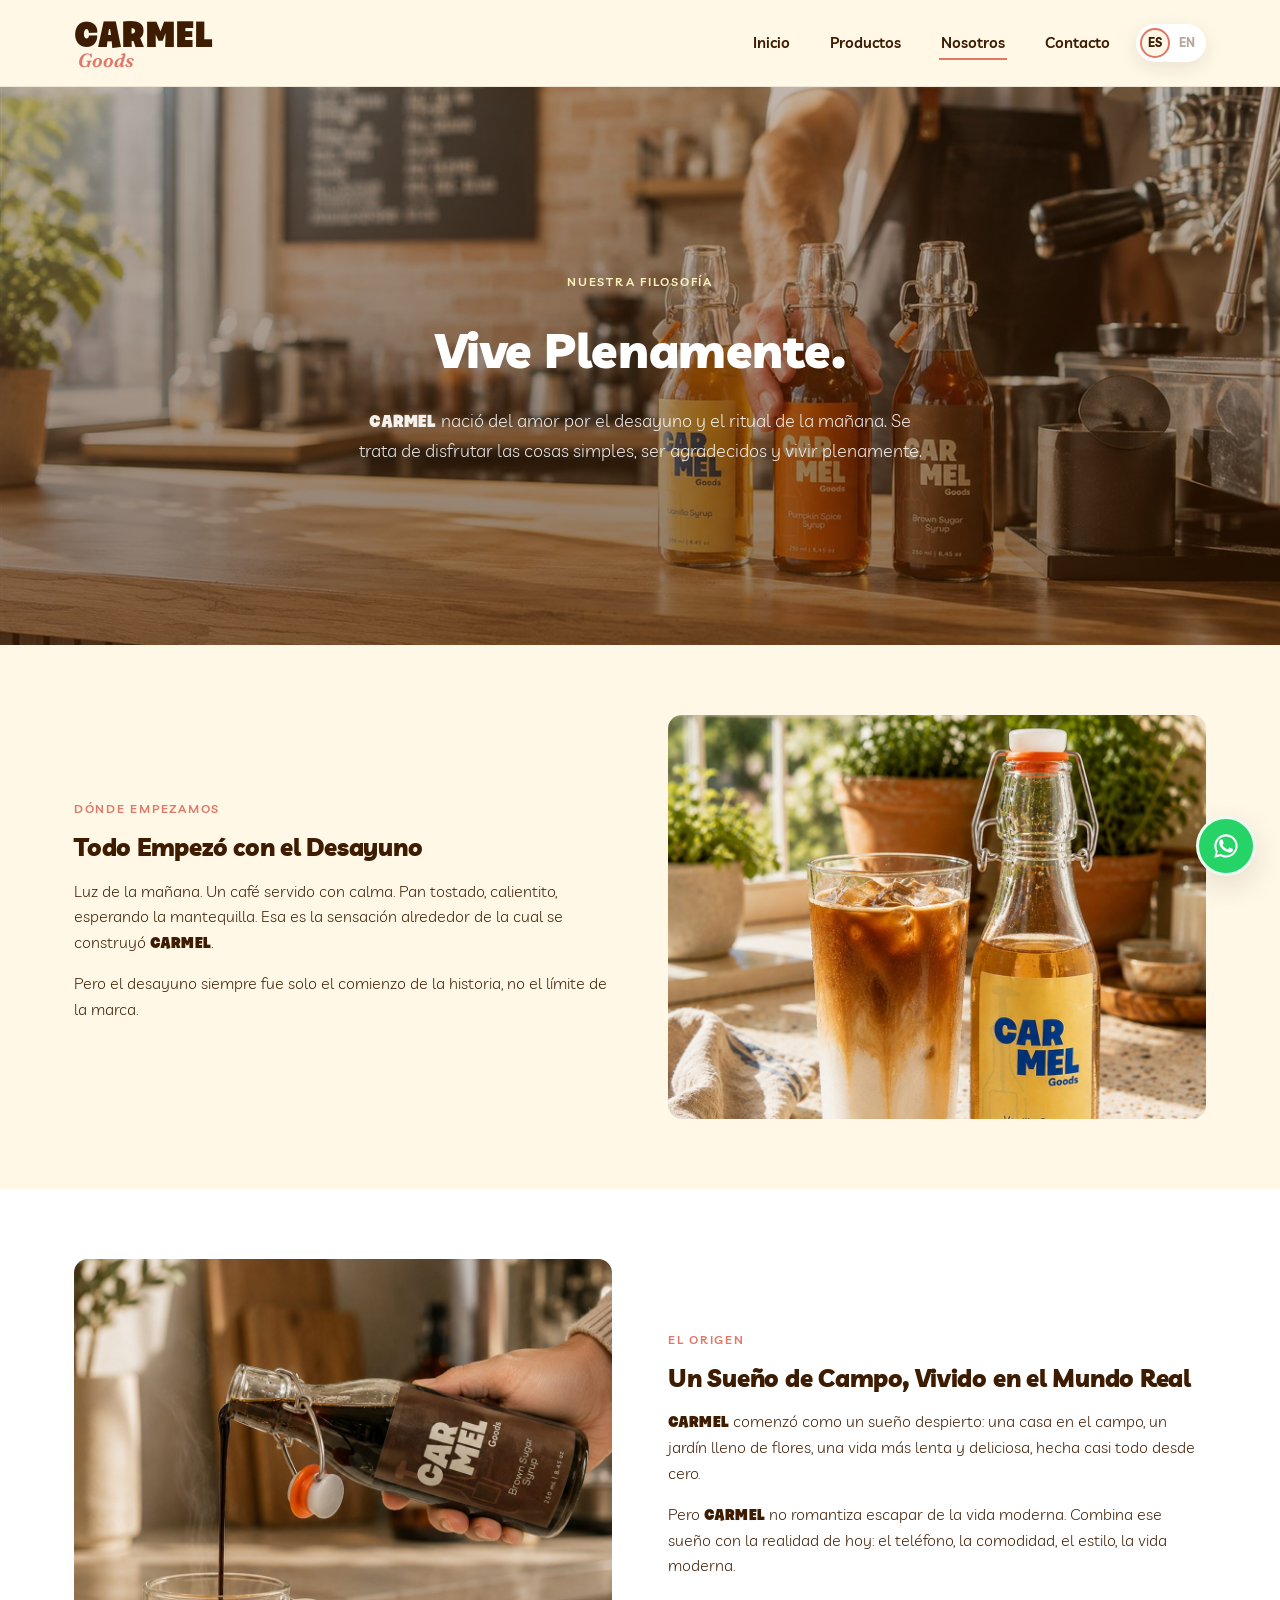
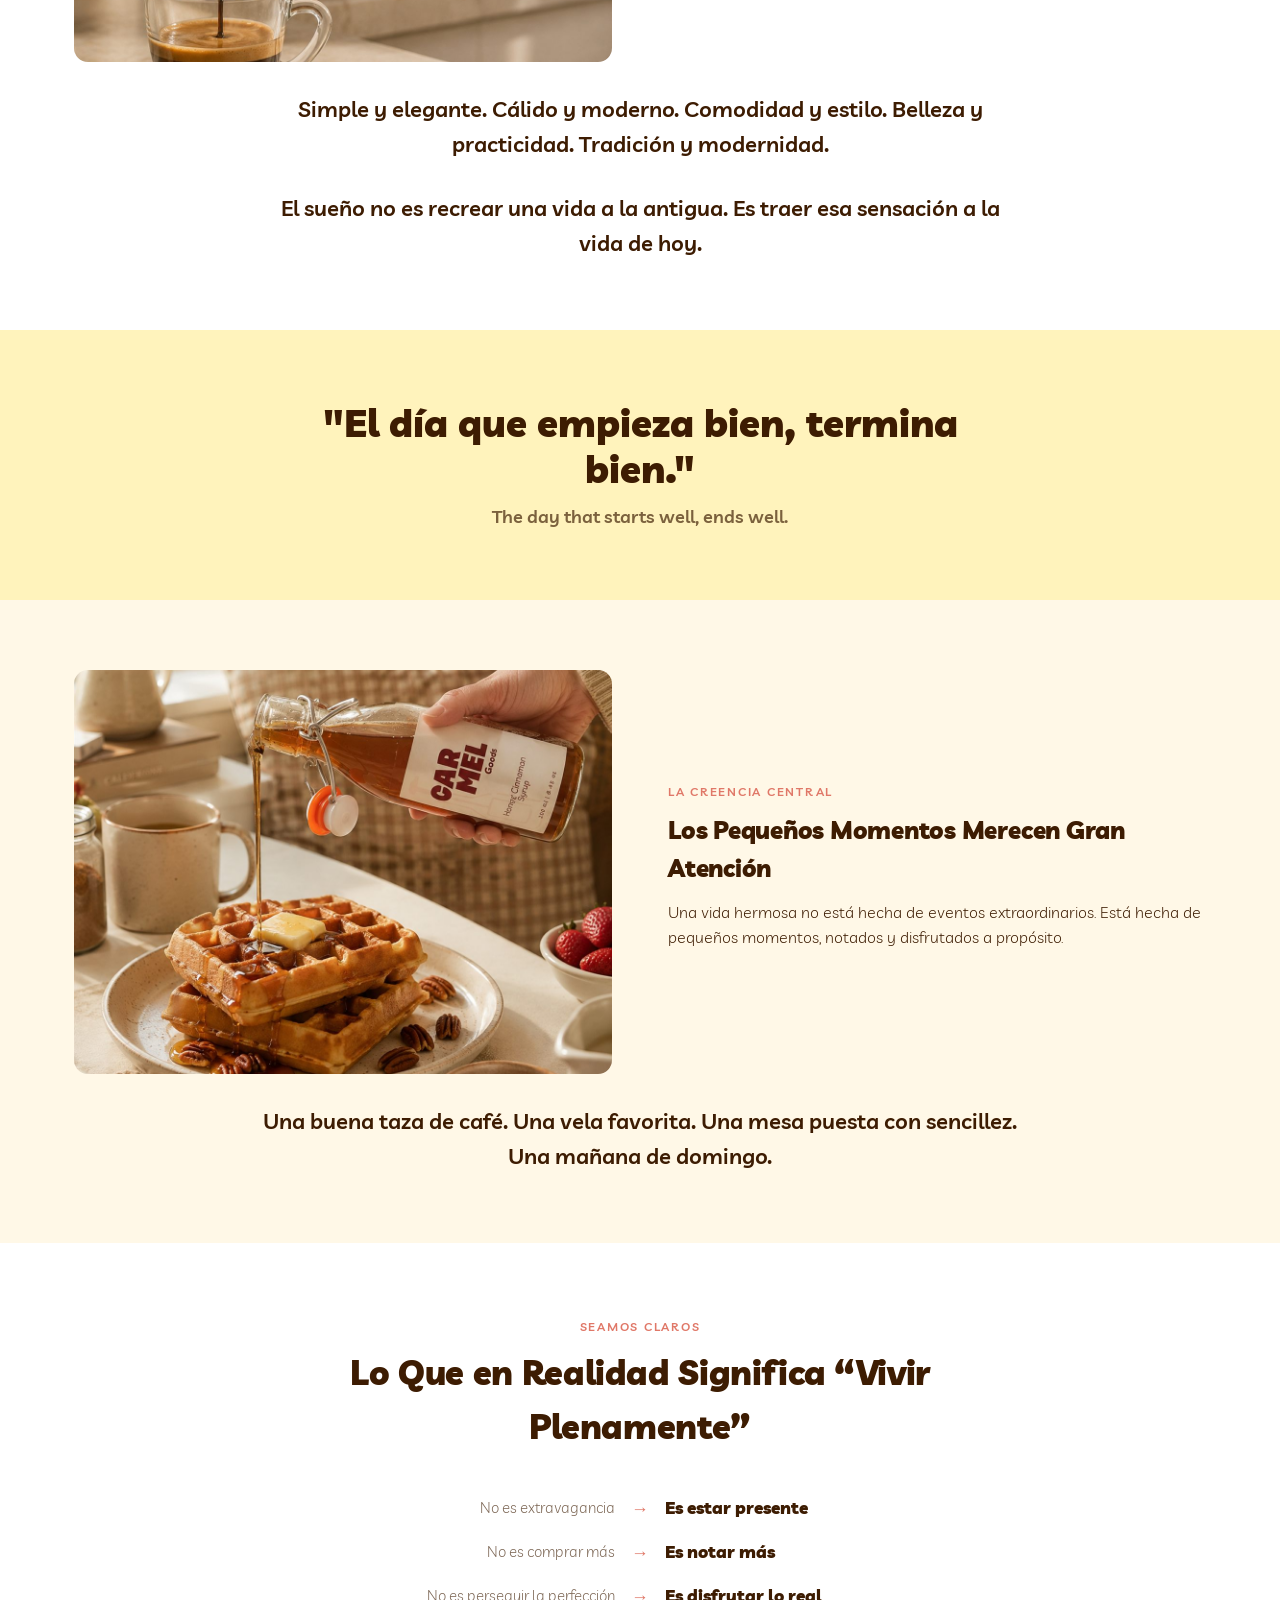
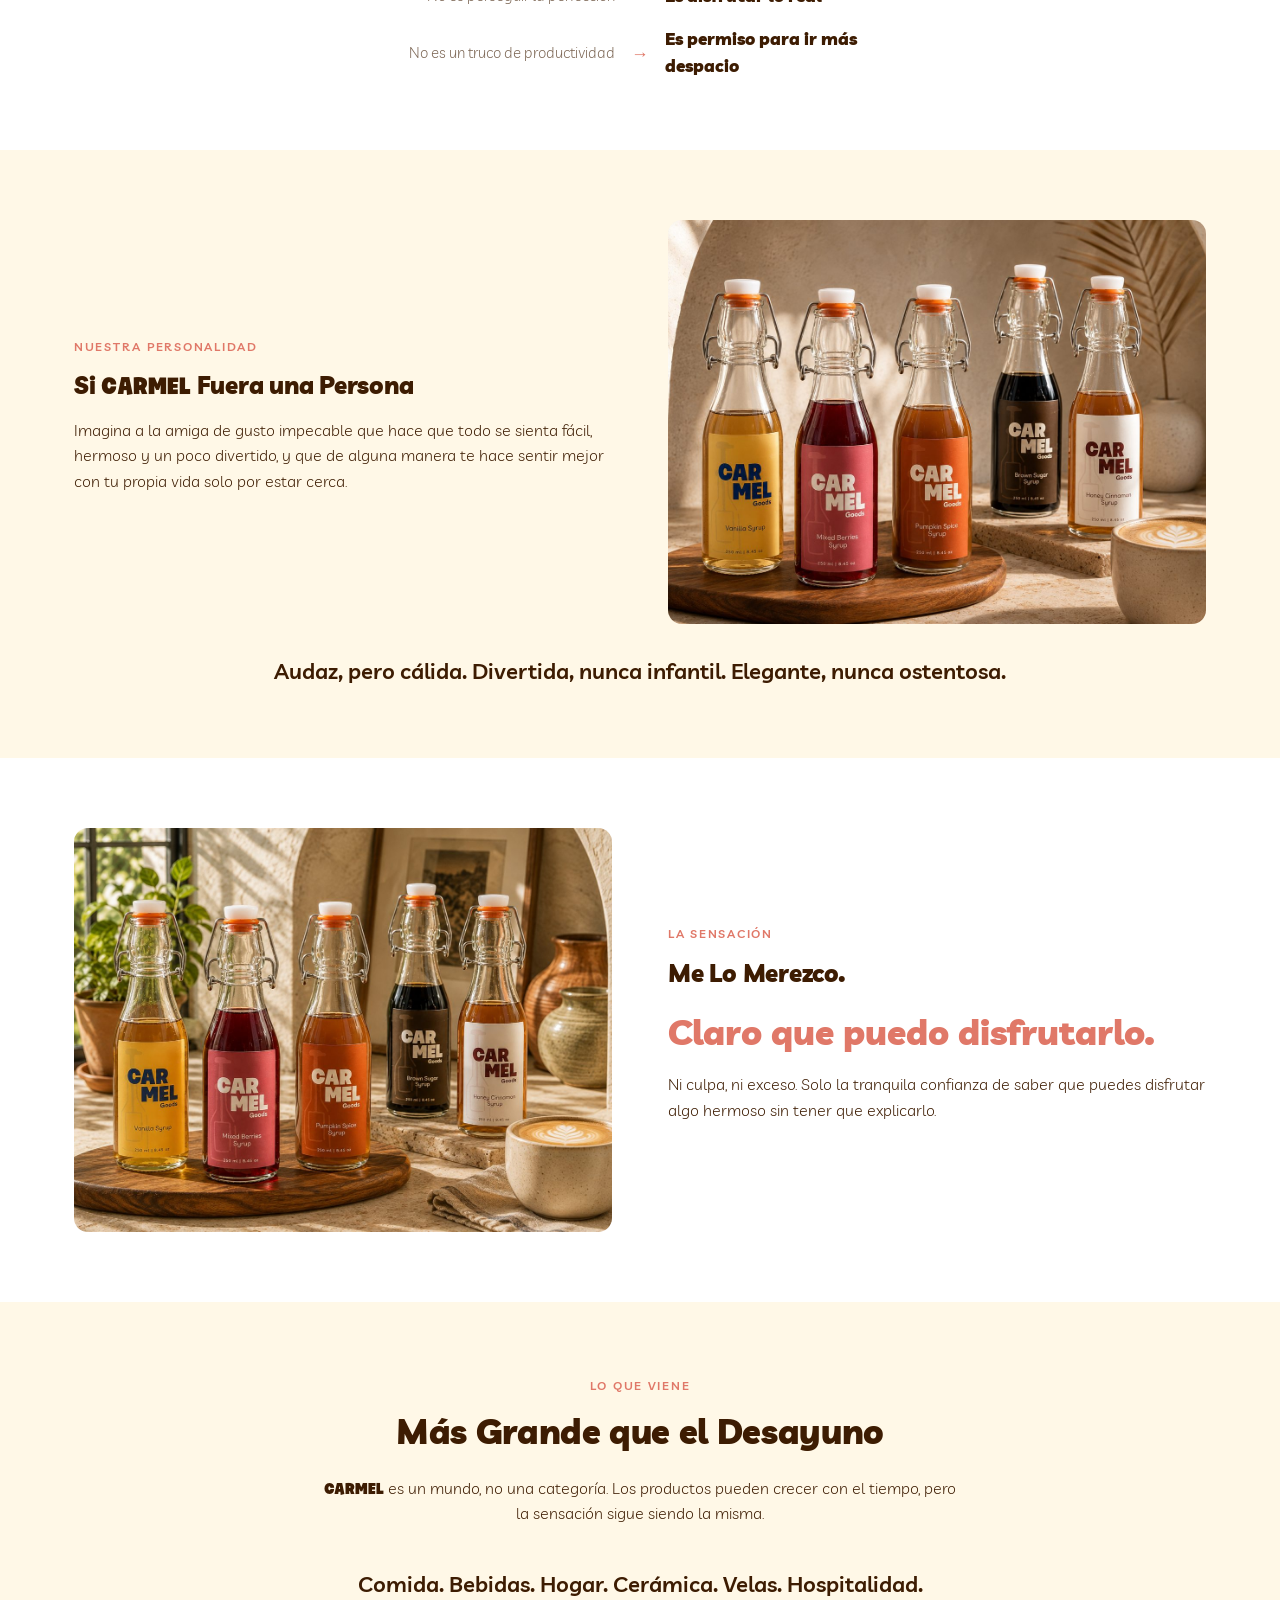
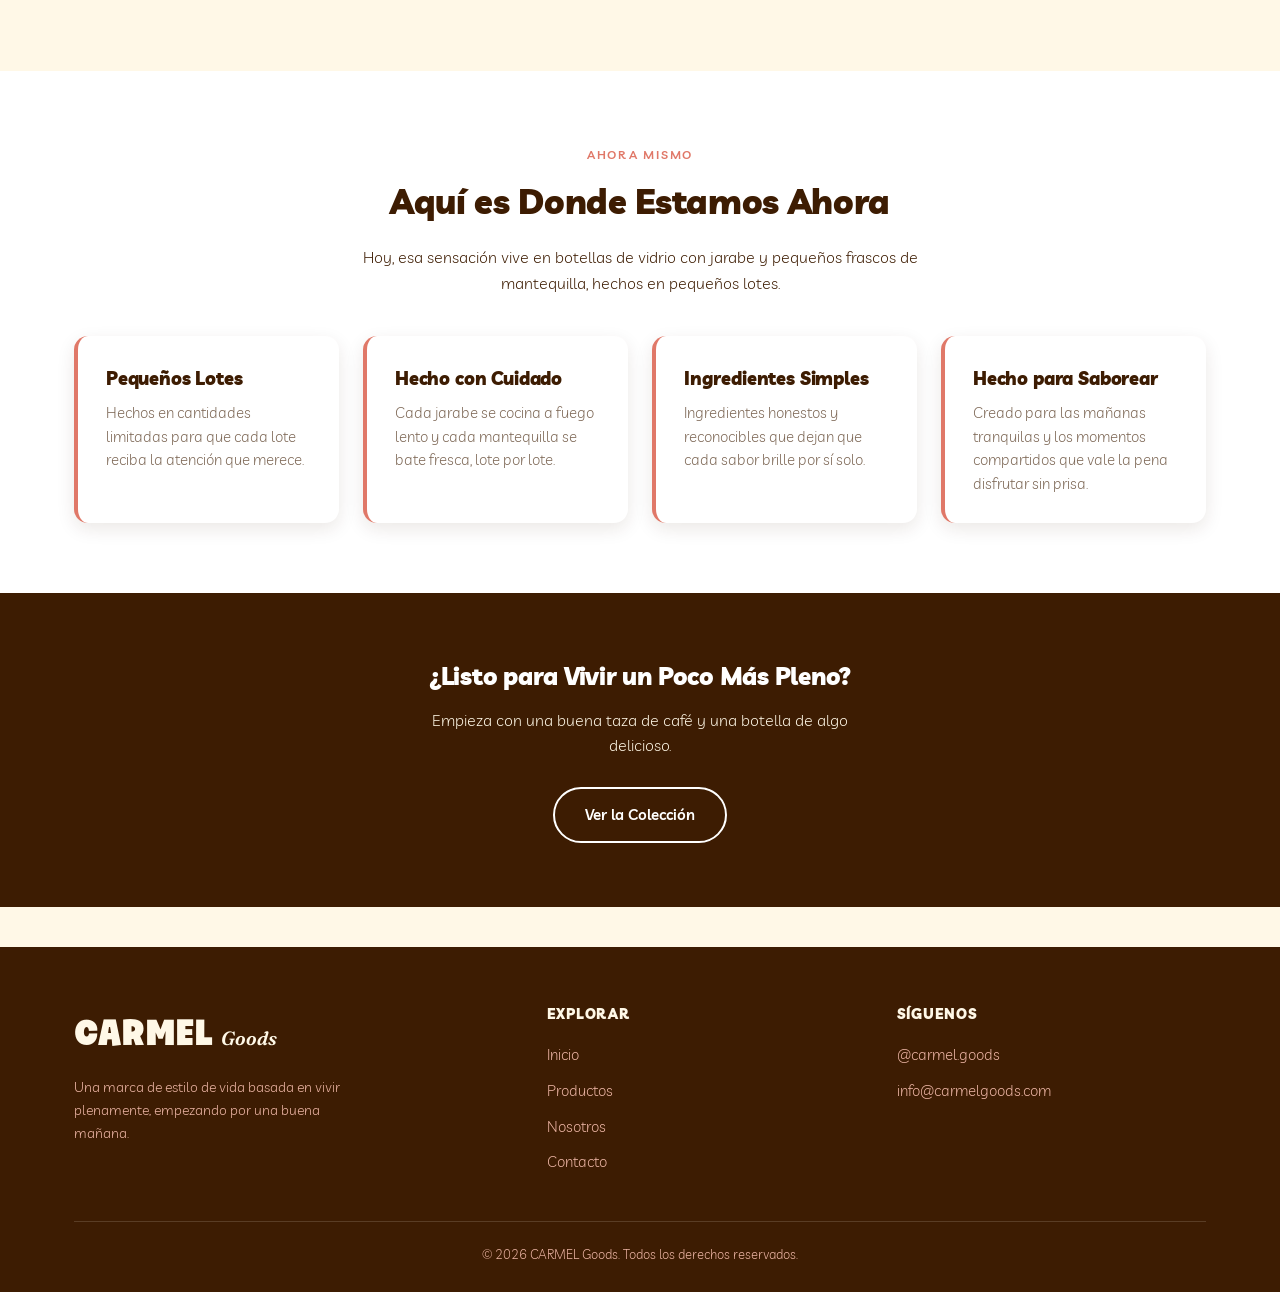
==== about.html @ 94b36841 "Improve mobile responsiveness" ====
<!DOCTYPE html>
<html lang="es">
<head>
  <meta charset="UTF-8" />
  <meta name="viewport" content="width=device-width, initial-scale=1.0" />
  <title>About | CARMEL Goods</title>
  <meta name="description" content="Carmel is a lifestyle brand built on living fully. Here's the story of how a breakfast idea turned into something bigger." />
  <link rel="canonical" href="https://www.carmelgoods.com/about.html" />
  <meta name="theme-color" content="#fff8e7" />
  <link rel="icon" href="favicon.svg" type="image/svg+xml" />

  <meta property="og:type" content="website" />
  <meta property="og:site_name" content="CARMEL Goods" />
  <meta property="og:title" content="About | CARMEL Goods" />
  <meta property="og:description" content="Carmel is a lifestyle brand built on living fully. Here's the story of how a breakfast idea turned into something bigger." />
  <meta property="og:url" content="https://www.carmelgoods.com/about.html" />
  <meta name="twitter:card" content="summary_large_image" />
  <meta name="twitter:title" content="About | CARMEL Goods" />
  <meta name="twitter:description" content="Carmel is a lifestyle brand built on living fully. Here's the story of how a breakfast idea turned into something bigger." />

  <link rel="preconnect" href="https://fonts.googleapis.com" />
  <link rel="preconnect" href="https://fonts.gstatic.com" crossorigin />
  <link href="https://fonts.googleapis.com/css2?family=Fraunces:ital,wght@1,600&family=Livvic:wght@300;600;700;900&display=swap" rel="stylesheet" />
  <link rel="stylesheet" href="styles.css" />
</head>
<body>
  <a href="#main-content" class="skip-link" data-i18n="common.skip_link">Skip to main content</a>

  <header class="site-header">
    <div class="nav-wrap container">
      <a href="index.html" class="logo">
        <span class="logo-mark">CARMEL</span>
        <span class="logo-sub">Goods</span>
      </a>
      <div class="nav-right">
        <nav>
          <ul class="nav-links">
            <li><a href="index.html" data-i18n="nav.home">Home</a></li>
            <li><a href="products.html" data-i18n="nav.products">Products</a></li>
            <li><a href="about.html" data-i18n="nav.about">About</a></li>
            <li><a href="contact.html" data-i18n="nav.contact">Contact</a></li>
          </ul>
        </nav>
        <div class="lang-toggle" role="group" aria-label="Language selector">
          <button type="button" class="lang-btn" data-lang="es" aria-label="Español">ES</button>
          <button type="button" class="lang-btn" data-lang="en" aria-label="English">EN</button>
        </div>
        <button class="nav-toggle" data-i18n-aria="common.nav_toggle_aria" aria-label="Toggle navigation" aria-expanded="false">
          <span></span><span></span><span></span>
        </button>
      </div>
    </div>
  </header>

  <main id="main-content" tabindex="-1">

    <!-- Photo hero -->
    <section class="photo-hero">
      <img src="images/cafe-counter.jpg" alt="Barista reaching for a lineup of CARMEL Goods syrup bottles on a wooden cafe counter" loading="eager" />
      <div class="photo-hero-content">
        <span class="eyebrow fade-in-up" style="--delay: 0s" data-i18n="about.hero_eyebrow">Our Philosophy</span>
        <h1 class="fade-in-up" style="--delay: 0.1s" data-i18n="about.hero_title">Live Fully.</h1>
        <p class="fade-in-up" style="--delay: 0.2s" data-i18n="about.hero_lead">
          <span class="font-logo">Carmel</span> began with a love of breakfast
          and the morning ritual. It's about enjoying the simple things, being
          thankful, and living fully.
        </p>
      </div>
    </section>

    <!-- It started with breakfast -->
    <section class="fun-section">
      <div class="container">
        <div class="about-grid">
          <div class="about-copy">
            <span class="eyebrow" data-i18n="about.breakfast_eyebrow">Where We Began</span>
            <h2 data-i18n="about.breakfast_title">It Started With Breakfast</h2>
            <p data-i18n="about.breakfast_p1">
              Morning light. A slow pour of coffee. Toast, warm, waiting for
              butter. That's the feeling <span class="font-logo">Carmel</span>
              was built around.
            </p>
            <p data-i18n="about.breakfast_p2">
              But breakfast was only ever the beginning of the story, not the
              edge of the brand.
            </p>
          </div>
          <div class="about-image">
            <img src="images/vanilla-iced-coffee.jpg" alt="CARMEL Goods Vanilla Syrup bottle beside an iced coffee on a sunlit windowsill with potted herbs" class="product-photo" loading="lazy" />
          </div>
        </div>
      </div>
    </section>

    <!-- The dream behind it -->
    <section class="fun-section alt-bg">
      <div class="container">
        <div class="about-grid reverse">
          <div class="about-copy">
            <span class="eyebrow" data-i18n="about.origin_eyebrow">The Origin</span>
            <h2 data-i18n="about.origin_title">A Country Dream, Lived in the Real World</h2>
            <p data-i18n="about.origin_p1">
              <span class="font-logo">Carmel</span> started as a daydream: a
              house in the country, a garden full of flowers, a slower and more
              delicious kind of life made mostly from scratch.
            </p>
            <p data-i18n="about.origin_p2">
              But <span class="font-logo">Carmel</span> doesn't romanticize
              escaping modern life. It combines that dream with the reality of
              today: the phone, convenience, style, modern life.
            </p>
          </div>
          <div class="about-image">
            <img src="images/brown-sugar-pour.jpg" alt="Hand pouring CARMEL Goods Brown Sugar Syrup from a swing-top bottle into a cup of espresso" class="product-photo" loading="lazy" />
          </div>
        </div>
        <p class="editorial-line" data-i18n="about.origin_line1">Simple and elevated. Warm and modern. Comfort and style. Beauty and practicality. Tradition and modernity.</p>
        <p class="editorial-line" data-i18n="about.origin_line2">The dream isn't to recreate an old-fashioned life. It's to bring that feeling into this one.</p>
      </div>
    </section>

    <!-- Big quote band -->
    <section class="fun-section quote-section">
      <div class="container">
        <div class="quote-block">
          <p class="quote-es">"El d&iacute;a que empieza bien, termina bien."</p>
          <p class="quote-en">The day that starts well, ends well.</p>
        </div>
      </div>
    </section>

    <!-- Ordinary moments -->
    <section class="fun-section">
      <div class="container">
        <div class="about-grid reverse">
          <div class="about-copy">
            <span class="eyebrow" data-i18n="about.core_eyebrow">The Core Belief</span>
            <h2 data-i18n="about.core_title">Small Moments Deserve Big Attention</h2>
            <p data-i18n="about.core_p">
              A beautiful life isn't made of extraordinary events. It's made of
              little ones, noticed and enjoyed on purpose.
            </p>
          </div>
          <div class="about-image">
            <img src="images/honey-cinnamon-waffles.jpg" alt="CARMEL Goods Honey Cinnamon Syrup poured over a stack of waffles with butter, pecans, and strawberries" class="product-photo" loading="lazy" />
          </div>
        </div>
        <p class="editorial-line" data-i18n="about.core_line">A good cup of coffee. A favorite candle. A table set simply. A Sunday morning.</p>
      </div>
    </section>

    <!-- What Live Fully means -->
    <section class="fun-section alt-bg">
      <div class="container">
        <div class="section-heading">
          <span class="eyebrow" data-i18n="about.clear_eyebrow">Let's Be Clear</span>
          <h2 data-i18n="about.clear_title">What &ldquo;Live Fully&rdquo; Actually Means</h2>
        </div>

        <div class="contrast-list">
          <div class="contrast-row">
            <span class="contrast-not" data-i18n="about.contrast1_not">Not extravagance</span>
            <span class="contrast-arrow">&rarr;</span>
            <span class="contrast-is" data-i18n="about.contrast1_is">Just presence</span>
          </div>
          <div class="contrast-row">
            <span class="contrast-not" data-i18n="about.contrast2_not">Not buying more</span>
            <span class="contrast-arrow">&rarr;</span>
            <span class="contrast-is" data-i18n="about.contrast2_is">Noticing more</span>
          </div>
          <div class="contrast-row">
            <span class="contrast-not" data-i18n="about.contrast3_not">Not chasing perfect</span>
            <span class="contrast-arrow">&rarr;</span>
            <span class="contrast-is" data-i18n="about.contrast3_is">Enjoying real</span>
          </div>
          <div class="contrast-row">
            <span class="contrast-not" data-i18n="about.contrast4_not">Not a productivity hack</span>
            <span class="contrast-arrow">&rarr;</span>
            <span class="contrast-is" data-i18n="about.contrast4_is">Permission to slow down</span>
          </div>
        </div>
      </div>
    </section>

    <!-- Personality -->
    <section class="fun-section">
      <div class="container">
        <div class="about-grid">
          <div class="about-copy">
            <span class="eyebrow" data-i18n="about.personality_eyebrow">Our Personality</span>
            <h2 data-i18n="about.personality_title">If <span class="font-logo">Carmel</span> Were a Person</h2>
            <p data-i18n="about.personality_p">
              Picture the friend with impeccable taste who makes everything
              feel easy, beautiful, and a little bit fun, and somehow makes you
              feel better about your own life just by being around.
            </p>
          </div>
          <div class="about-image">
            <img src="images/lineup-arch.jpg" alt="Five CARMEL Goods syrup bottles arranged on a wooden board beneath a sunlit archway" class="product-photo" loading="lazy" />
          </div>
        </div>
        <p class="editorial-line" data-i18n="about.personality_line">Bold, yet warm. Playful, never childish. Stylish, never showy.</p>
      </div>
    </section>

    <!-- Emotional promise -->
    <section class="fun-section alt-bg">
      <div class="container">
        <div class="about-grid reverse">
          <div class="about-copy">
            <span class="eyebrow" data-i18n="about.feeling_eyebrow">The Feeling</span>
            <h2 data-i18n="about.feeling_title">Me Lo Merezco.</h2>
            <p class="signature-line" data-i18n="about.feeling_signature">Of course I can enjoy this.</p>
            <p data-i18n="about.feeling_p">
              Not guilt, not indulgence. Just the quiet confidence that you're
              allowed to enjoy something beautiful without explaining yourself.
            </p>
          </div>
          <div class="about-image">
            <img src="images/lineup-window.jpg" alt="CARMEL Goods syrup bottles on a sunlit windowsill surrounded by potted plants and ceramics" class="product-photo" loading="lazy" />
          </div>
        </div>
      </div>
    </section>

    <!-- Bigger than breakfast -->
    <section class="fun-section">
      <div class="container">
        <div class="section-heading">
          <span class="eyebrow" data-i18n="about.next_eyebrow">What's Next</span>
          <h2 data-i18n="about.next_title">Bigger Than Breakfast</h2>
          <p data-i18n="about.next_p">
            <span class="font-logo">Carmel</span> is a world, not a category.
            The products can grow over time, but the feeling stays the same.
          </p>
        </div>
        <p class="editorial-line" data-i18n="about.next_line">Food. Drinks. Home. Ceramics. Candles. Hospitality.</p>
      </div>
    </section>

    <!-- Bridge to values -->
    <section class="fun-section alt-bg">
      <div class="container">
        <div class="section-heading">
          <span class="eyebrow" data-i18n="about.now_eyebrow">Right Now</span>
          <h2 data-i18n="about.now_title">Here's Where We Actually Are</h2>
          <p data-i18n="about.now_p">
            Today, that feeling lives in glass bottles of syrup and small jars
            of butter, made in small batches.
          </p>
        </div>

        <div class="value-grid">
          <div class="value-card">
            <h3 data-i18n="about.value_smallbatch_title">Small-Batch</h3>
            <p data-i18n="about.value_smallbatch_desc">Made in limited quantities so every batch gets the attention it deserves.</p>
          </div>
          <div class="value-card">
            <h3 data-i18n="about.value_care_title">Made With Care</h3>
            <p data-i18n="about.value_care_desc">Every syrup simmers on the stove and every butter is whipped fresh, batch by batch.</p>
          </div>
          <div class="value-card">
            <h3 data-i18n="about.value_ingredients_title">Simple Ingredients</h3>
            <p data-i18n="about.value_ingredients_desc">Honest, recognizable ingredients that let each flavor shine on its own.</p>
          </div>
          <div class="value-card">
            <h3 data-i18n="about.value_savoring_title">Made for Savoring</h3>
            <p data-i18n="about.value_savoring_desc">Created for the slow mornings and shared moments worth lingering over.</p>
          </div>
        </div>
      </div>
    </section>

    <section class="cta-band">
      <div class="container">
        <h2 data-i18n="about.cta_heading">Ready to Live a Little Fuller?</h2>
        <p data-i18n="about.cta_text">Start with a good cup of coffee and a bottle of something delicious.</p>
        <a href="products.html" class="btn btn-outline" data-i18n="about.cta_button">Shop the Collection</a>
      </div>
    </section>

  </main>

  <footer class="site-footer">
    <div class="container">
      <div class="footer-grid">
        <div class="footer-about">
          <span class="logo-mark">CARMEL</span>
          <span class="logo-sub">Goods</span>
          <p data-i18n="common.footer_tagline">A lifestyle brand built on living fully, starting with a good morning.</p>
        </div>
        <div class="footer-col">
          <h4 data-i18n="common.footer_explore">Explore</h4>
          <ul>
            <li><a href="index.html" data-i18n="nav.home">Home</a></li>
            <li><a href="products.html" data-i18n="nav.products">Products</a></li>
            <li><a href="about.html" data-i18n="nav.about">About</a></li>
            <li><a href="contact.html" data-i18n="nav.contact">Contact</a></li>
          </ul>
        </div>
        <div class="footer-col">
          <h4 data-i18n="common.footer_connect">Connect</h4>
          <ul>
            <li><a href="https://instagram.com/carmel.goods" target="_blank" rel="noopener">@carmel.goods</a></li>
            <li><a href="mailto:info@carmelgoods.com">info@carmelgoods.com</a></li>
          </ul>
        </div>
      </div>
      <div class="footer-bottom">
        &copy; <span id="footer-year"></span> CARMEL Goods. <span data-i18n="common.footer_rights">All rights reserved.</span>
      </div>
    </div>
  </footer>

  <script src="translations.js"></script>
  <script src="script.js"></script>
</body>
</html>
---- styles.css ----
/* =========================================================
   CARMEL Goods — global stylesheet
   ========================================================= */

@font-face {
  font-family: "Rose Club";
  src: url("fonts/RoseClub.otf") format("opentype");
  font-weight: normal;
  font-style: normal;
  font-display: swap;
}

:root {
  /* official CARMEL brand palette */
  --cream: #fff8e7;
  --cream-deep: #fff3bc;
  --tan: #f0b8a8;
  --wood: #e07868;
  --text: #3d1c02;
  --text-soft: rgba(61, 28, 2, 0.68);
  --white: #ffffff;

  /* flavor accents, drawn from the official palette */
  --pumpkin-spice: #e07868;
  --brown-sugar: #3d1c02;
  --honey-cinnamon: #d86070;
  --vanilla: #fff3bc;
  --mixed-berries: #780018;
  --garlic-chili: #1e0f35;
  --chimichurri: #b8cc78;
  --coffee: #3d1c02;
  --sampler: #f2a0b0;

  /* type */
  --font-body: "Livvic", "Helvetica Neue", Arial, sans-serif;
  --font-logo: "Rose Club", "Livvic", cursive;
  --weight-title: 900;
  --weight-subtitle: 600;
  --weight-body: 300;

  --radius: 14px;
  --shadow-soft: 0 10px 30px rgba(61, 28, 2, 0.12);
  --shadow-card: 0 6px 18px rgba(61, 28, 2, 0.1);
}

* {
  box-sizing: border-box;
}

html {
  scroll-behavior: smooth;
}

@media (prefers-reduced-motion: reduce) {
  html {
    scroll-behavior: auto;
  }
}

body {
  margin: 0;
  background-color: var(--cream);
  color: var(--text);
  font-family: var(--font-body);
  font-weight: var(--weight-body);
  line-height: 1.6;
  -webkit-font-smoothing: antialiased;
}

img {
  max-width: 100%;
  display: block;
}

a {
  color: inherit;
  text-decoration: none;
}

/* =========================================================
   Accessibility helpers
   ========================================================= */

.skip-link {
  position: absolute;
  top: -50px;
  left: 16px;
  z-index: 1000;
  background-color: var(--text);
  color: var(--white);
  padding: 12px 20px;
  border-radius: 8px;
  font-weight: 600;
  font-size: 0.9rem;
  transition: top 0.2s ease;
}

.skip-link:focus {
  top: 12px;
}

a:focus-visible,
button:focus-visible,
input:focus-visible,
textarea:focus-visible {
  outline: 2.5px solid var(--wood);
  outline-offset: 3px;
}

main:focus {
  outline: none;
}

ul {
  list-style: none;
  margin: 0;
  padding: 0;
}

h1, h2, h3, h4 {
  font-family: var(--font-body);
  font-weight: var(--weight-title);
  margin: 0 0 0.5em;
  color: var(--text);
  letter-spacing: -0.01em;
}

p {
  margin: 0 0 1em;
}

.container {
  width: 100%;
  max-width: 1180px;
  margin: 0 auto;
  padding: 0 24px;
}

.eyebrow {
  display: inline-block;
  font-family: var(--font-body);
  font-size: 0.78rem;
  font-weight: 600;
  letter-spacing: 0.14em;
  text-transform: uppercase;
  color: var(--wood);
  margin-bottom: 0.75em;
}

/* =========================================================
   Buttons
   ========================================================= */

.btn {
  display: inline-flex;
  align-items: center;
  justify-content: center;
  gap: 8px;
  padding: 14px 30px;
  border-radius: 999px;
  font-family: var(--font-body);
  font-weight: 600;
  font-size: 0.95rem;
  border: 2px solid transparent;
  cursor: pointer;
  transition: transform 0.2s ease, box-shadow 0.2s ease, background-color 0.2s ease, color 0.2s ease;
}

.btn-primary {
  background-color: var(--text);
  color: var(--white);
}

.btn-primary:hover {
  transform: translateY(-2px);
  box-shadow: var(--shadow-soft);
  background-color: var(--brown-sugar);
}

.btn-outline {
  background-color: transparent;
  border-color: var(--text);
  color: var(--text);
}

.btn-outline:hover {
  background-color: var(--text);
  color: var(--white);
  transform: translateY(-2px);
}

.btn-small {
  padding: 9px 20px;
  font-size: 0.82rem;
}

/* =========================================================
   Header / Nav
   ========================================================= */

.site-header {
  position: sticky;
  top: 0;
  z-index: 100;
  background-color: rgba(255, 248, 231, 0.92);
  backdrop-filter: blur(6px);
  border-bottom: 1px solid rgba(61, 28, 2, 0.08);
}

.nav-wrap {
  display: flex;
  align-items: center;
  justify-content: space-between;
  padding: 16px 24px;
}

.logo {
  display: flex;
  flex-direction: column;
  line-height: 1;
}

.logo-mark {
  font-family: var(--font-logo);
  font-weight: 400;
  font-size: 2.3rem;
  letter-spacing: 0.02em;
  color: var(--text);
}

/* Inline brand-name mentions within running copy */
.font-logo {
  font-family: var(--font-logo);
  font-weight: 400;
  letter-spacing: 0.01em;
  text-transform: uppercase;
}

.logo-sub {
  font-family: "Fraunces", "Georgia", serif;
  font-style: italic;
  font-weight: 600;
  font-size: 1.2rem;
  color: var(--wood);
  margin-top: -2px;
  margin-left: 4px;
}

.nav-links {
  display: flex;
  gap: 36px;
  align-items: center;
}

.nav-links a {
  font-weight: 600;
  font-size: 0.95rem;
  padding: 6px 2px;
  border-bottom: 2px solid transparent;
  transition: border-color 0.2s ease, color 0.2s ease;
}

.nav-links a:hover,
.nav-links a.active {
  border-bottom-color: var(--wood);
}

.nav-toggle {
  display: none;
  flex-direction: column;
  gap: 5px;
  background: none;
  border: none;
  cursor: pointer;
  padding: 8px;
}

.nav-toggle span {
  width: 24px;
  height: 2px;
  background-color: var(--text);
  border-radius: 2px;
}

/* =========================================================
   Language toggle
   ========================================================= */

.nav-right {
  display: flex;
  align-items: center;
  gap: 24px;
}

.lang-toggle {
  display: flex;
  align-items: center;
  gap: 2px;
  padding: 4px;
  border-radius: 999px;
  background-color: var(--white);
  box-shadow: var(--shadow-card);
}

.lang-btn {
  display: flex;
  align-items: center;
  justify-content: center;
  width: 30px;
  height: 30px;
  border: none;
  border-radius: 50%;
  background-color: transparent;
  font-family: var(--font-body);
  font-size: 0.72rem;
  font-weight: 700;
  letter-spacing: 0.02em;
  line-height: 1;
  color: var(--text-soft);
  cursor: pointer;
  opacity: 0.55;
  transition: opacity 0.2s ease, color 0.2s ease, background-color 0.2s ease, transform 0.15s ease;
}

.lang-btn:hover {
  opacity: 1;
  color: var(--text);
  transform: scale(1.08);
}

.lang-btn.active {
  opacity: 1;
  color: var(--text);
  background-color: var(--cream);
  box-shadow: inset 0 0 0 2px var(--wood);
}

.lang-btn.active:hover {
  transform: none;
}

/* =========================================================
   Hero
   ========================================================= */

.hero {
  padding: 72px 0 60px;
}

.hero-grid {
  display: grid;
  grid-template-columns: 1fr 1fr;
  gap: 56px;
  align-items: center;
}

.hero-copy .logo-mark {
  font-size: 3.4rem;
}

.hero-copy .logo-sub {
  font-size: 2rem;
  margin-left: 6px;
}

.hero-tagline {
  font-size: 1.15rem;
  font-weight: var(--weight-subtitle);
  color: var(--text-soft);
  max-width: 46ch;
  margin: 22px 0 30px;
}

.hero-actions {
  display: flex;
  gap: 16px;
  flex-wrap: wrap;
}

/* =========================================================
   Placeholder image blocks
   ========================================================= */

.img-placeholder {
  display: flex;
  align-items: center;
  justify-content: center;
  text-align: center;
  background: repeating-linear-gradient(
    135deg,
    var(--cream-deep),
    var(--cream-deep) 12px,
    var(--tan) 12px,
    var(--tan) 24px
  );
  border: 1.5px dashed var(--wood);
  border-radius: var(--radius);
  color: var(--text-soft);
  font-family: var(--font-body);
  font-size: 0.85rem;
  font-weight: 600;
  padding: 20px;
}

.img-placeholder span {
  max-width: 220px;
}

.img-placeholder::before {
  content: "📷";
  display: block;
  font-size: 1.6rem;
  margin-bottom: 8px;
}

.hero-image .img-placeholder,
.hero-image .product-photo {
  aspect-ratio: 4 / 5;
  border-radius: 20px;
}

/* Drop-in replacement for .img-placeholder once real photography is
   ready — see IMAGES.md. Keeps the same box sizing/aspect-ratio. */
.product-photo {
  width: 100%;
  height: 100%;
  object-fit: cover;
  border-radius: inherit;
}

/* =========================================================
   Brand story teaser
   ========================================================= */

.story-teaser {
  padding: 40px 0 70px;
}

.story-card {
  background-color: var(--white);
  border-radius: var(--radius);
  box-shadow: var(--shadow-card);
  padding: 48px;
  text-align: center;
  max-width: 780px;
  margin: 0 auto;
}

.story-card p {
  font-family: var(--font-body);
  font-weight: var(--weight-subtitle);
  font-size: 1.4rem;
  line-height: 1.5;
  color: var(--text);
  margin: 0;
}

/* =========================================================
   Section headings
   ========================================================= */

.section-heading {
  text-align: center;
  max-width: 640px;
  margin: 0 auto 40px;
}

.section-heading h2 {
  font-size: 2.1rem;
}

/* =========================================================
   Product grid + cards
   ========================================================= */

.featured-products,
.products-section {
  padding: 30px 0 70px;
}

.product-grid {
  display: grid;
  grid-template-columns: repeat(auto-fit, minmax(250px, 1fr));
  gap: 28px;
}

.product-card {
  --accent: var(--wood);
  --tag-ink: var(--white);
  --price-ink: var(--accent);
  background-color: var(--white);
  border-radius: var(--radius);
  overflow: hidden;
  box-shadow: var(--shadow-card);
  border-top: 6px solid var(--accent);
  transition: transform 0.25s ease, box-shadow 0.25s ease;
  display: flex;
  flex-direction: column;
}

.product-card:hover {
  transform: translateY(-6px);
  box-shadow: 0 16px 34px rgba(61, 28, 2, 0.16);
}

.product-card .img-placeholder,
.product-card .product-photo {
  aspect-ratio: 1 / 1;
  border-radius: 0;
}

.product-card .img-placeholder {
  border-width: 0 0 1.5px 0;
}

.product-card-body {
  padding: 22px 22px 24px;
  display: flex;
  flex-direction: column;
  flex: 1;
}

.product-tag {
  display: inline-block;
  align-self: flex-start;
  flex-shrink: 0;
  background-color: var(--accent);
  color: var(--tag-ink);
  font-size: 0.7rem;
  font-weight: 700;
  letter-spacing: 0.06em;
  text-transform: uppercase;
  padding: 4px 11px;
  border-radius: 999px;
  margin-bottom: 12px;
}

.product-card h3 {
  font-size: 1.25rem;
  margin-bottom: 6px;
  flex-shrink: 0;
}

.product-desc {
  color: var(--text-soft);
  font-size: 0.92rem;
  flex: 1 0 auto;
}

.product-meta {
  display: flex;
  align-items: center;
  justify-content: space-between;
  margin-top: 16px;
  padding-top: 16px;
  border-top: 1px solid var(--cream-deep);
  flex-shrink: 0;
}

.product-size {
  font-size: 0.82rem;
  color: var(--text-soft);
}

.product-price {
  font-family: var(--font-body);
  font-weight: var(--weight-title);
  font-size: 1.15rem;
  color: var(--price-ink);
}

/* Multiple size/price tiers for a single product */
.product-sizes {
  margin-top: 16px;
  padding-top: 12px;
  border-top: 1px solid var(--cream-deep);
  flex-shrink: 0;
}

.product-sizes li {
  display: flex;
  align-items: center;
  justify-content: space-between;
  padding: 6px 0;
  font-size: 0.9rem;
}

.product-sizes li + li {
  border-top: 1px dashed var(--cream-deep);
}

.product-sizes .size {
  color: var(--text-soft);
}

.product-sizes .price {
  font-family: var(--font-body);
  font-weight: var(--weight-title);
  color: var(--price-ink);
}

/* Flavor picker (Butter Sample Pack) */
.flavor-picker {
  margin-top: 4px;
  padding: 14px 16px;
  background-color: var(--cream);
  border-radius: 10px;
  flex-shrink: 0;
}

.flavor-picker-label {
  font-weight: 600;
  font-size: 0.85rem;
  margin: 0 0 8px;
}

.flavor-options {
  display: flex;
  flex-direction: column;
  gap: 6px;
}

.flavor-options label {
  display: flex;
  align-items: center;
  gap: 8px;
  padding: 6px 0;
  font-size: 0.88rem;
  color: var(--text-soft);
  cursor: pointer;
}

.flavor-options input[type="checkbox"] {
  accent-color: var(--wood);
  width: 16px;
  height: 16px;
  flex-shrink: 0;
}

.flavor-options input[type="checkbox"]:disabled {
  cursor: not-allowed;
}

.flavor-options label:has(input:disabled) {
  color: var(--tan);
}

.flavor-picker-note {
  font-size: 0.75rem;
  color: var(--text-soft);
  margin: 10px 0 0;
}

/* accent color classes */
.accent-pumpkin-spice   { --accent: var(--pumpkin-spice); }
.accent-brown-sugar     { --accent: var(--brown-sugar); }
.accent-honey-cinnamon  { --accent: var(--honey-cinnamon); }
.accent-vanilla         { --accent: var(--vanilla); --tag-ink: var(--text); --price-ink: var(--text); }
.accent-mixed-berries   { --accent: var(--mixed-berries); }
.accent-garlic-chili    { --accent: var(--garlic-chili); }
.accent-chimichurri     { --accent: var(--chimichurri); --tag-ink: var(--text); --price-ink: var(--text); }
.accent-coffee          { --accent: var(--coffee); }
.accent-sampler         { --accent: var(--sampler); --tag-ink: var(--text); --price-ink: var(--text); }

/* =========================================================
   CTA band
   ========================================================= */

.cta-band {
  background-color: var(--brown-sugar);
  color: var(--white);
  padding: 64px 0;
  text-align: center;
}

.cta-band h2 {
  color: var(--white);
}

.cta-band p {
  color: var(--cream);
  max-width: 46ch;
  margin: 0 auto 28px;
}

.cta-band .btn-outline {
  border-color: var(--white);
  color: var(--white);
}

.cta-band .btn-outline:hover {
  background-color: var(--white);
  color: var(--brown-sugar);
}

/* =========================================================
   Products page — section blocks
   ========================================================= */

.product-section-block {
  margin-bottom: 70px;
}

.product-section-block:last-child {
  margin-bottom: 0;
}

.product-section-heading {
  display: flex;
  align-items: baseline;
  gap: 16px;
  margin-bottom: 30px;
  border-bottom: 2px solid var(--tan);
  padding-bottom: 14px;
}

.product-section-heading h2 {
  margin: 0;
}

.product-section-heading span {
  font-weight: var(--weight-subtitle);
  color: var(--text-soft);
  font-size: 0.95rem;
}

.page-header {
  padding: 60px 0 20px;
  text-align: center;
}

.page-header p {
  font-weight: var(--weight-subtitle);
  color: var(--text-soft);
  max-width: 56ch;
  margin: 0 auto;
}

/* =========================================================
   About page
   ========================================================= */

.about-hero {
  padding: 60px 0 40px;
}

.about-grid {
  display: grid;
  grid-template-columns: 1fr 1fr;
  gap: 56px;
  align-items: center;
  margin-bottom: 60px;
}

.about-grid.reverse .about-copy {
  order: 2;
}

.about-grid.reverse .about-image {
  order: 1;
}

.about-image .img-placeholder,
.about-image .product-photo {
  aspect-ratio: 4 / 3;
  border-radius: var(--radius);
}

.value-grid {
  display: grid;
  grid-template-columns: repeat(auto-fit, minmax(220px, 1fr));
  gap: 24px;
  margin-top: 20px;
}

/* At tablet widths, auto-fit would naturally land on 3 columns (with the
   4th value card wrapping alone). Force a clean 2x2 grid instead. */
@media (min-width: 561px) and (max-width: 900px) {
  .value-grid {
    grid-template-columns: repeat(2, 1fr);
  }
}

.value-card {
  background-color: var(--white);
  border-radius: var(--radius);
  padding: 28px;
  box-shadow: var(--shadow-card);
  border-left: 4px solid var(--wood);
}

.value-card h3 {
  font-size: 1.1rem;
}

.value-card p {
  color: var(--text-soft);
  font-size: 0.92rem;
  margin: 0;
}

/* =========================================================
   Contact page
   ========================================================= */

.contact-section {
  padding: 60px 0 90px;
}

.contact-grid {
  display: grid;
  grid-template-columns: 1.2fr 0.8fr;
  gap: 50px;
}

.contact-form {
  background-color: var(--white);
  border-radius: var(--radius);
  box-shadow: var(--shadow-card);
  padding: 36px;
}

.form-group {
  margin-bottom: 20px;
}

.form-group label {
  display: block;
  font-weight: 600;
  font-size: 0.88rem;
  margin-bottom: 8px;
}

.form-group input,
.form-group textarea {
  width: 100%;
  padding: 13px 15px;
  border: 1.5px solid var(--tan);
  border-radius: 10px;
  background-color: var(--cream);
  font-family: var(--font-body);
  font-size: 1rem;
  color: var(--text);
  transition: border-color 0.2s ease, box-shadow 0.2s ease;
}

.form-group input:focus,
.form-group textarea:focus {
  outline: none;
  border-color: var(--wood);
  box-shadow: 0 0 0 3px rgba(224, 120, 104, 0.2);
}

.form-group textarea {
  resize: vertical;
  min-height: 140px;
}

.form-note {
  font-size: 0.82rem;
  color: var(--text-soft);
  margin-top: 14px;
}

.contact-info {
  display: flex;
  flex-direction: column;
  gap: 22px;
}

.info-card {
  background-color: var(--white);
  border-radius: var(--radius);
  box-shadow: var(--shadow-card);
  padding: 26px;
}

.info-card h3 {
  font-size: 1rem;
  margin-bottom: 8px;
}

.info-card p,
.info-card a {
  color: var(--text-soft);
  font-size: 0.92rem;
}

.info-card a:hover {
  color: var(--wood);
}

.social-links {
  display: flex;
  gap: 14px;
  margin-top: 10px;
}

.social-links a {
  display: inline-flex;
  align-items: center;
  justify-content: center;
  width: 44px;
  height: 44px;
  border-radius: 50%;
  background-color: var(--cream);
  border: 1.5px solid var(--tan);
  font-size: 1rem;
  transition: background-color 0.2s ease, transform 0.2s ease;
}

.social-links a:hover {
  background-color: var(--wood);
  color: var(--white);
  transform: translateY(-2px);
}

.form-status {
  margin-top: 16px;
  padding: 12px 16px;
  border-radius: 10px;
  background-color: var(--cream-deep);
  color: var(--text);
  font-size: 0.9rem;
  display: none;
}

.form-status.visible {
  display: block;
}

.form-status.error {
  background-color: var(--mixed-berries);
  color: var(--white);
}

/* =========================================================
   Scroll reveal
   ========================================================= */

.reveal {
  opacity: 0;
  transform: translateY(22px);
  transition: opacity 0.6s ease, transform 0.6s ease;
}

.reveal.revealed {
  opacity: 1;
  transform: none;
}

@media (prefers-reduced-motion: reduce) {
  .reveal {
    opacity: 1;
    transform: none;
    transition: none;
  }
}

/* =========================================================
   About page — editorial brand story sections
   ========================================================= */

@keyframes fadeUpIn {
  from { opacity: 0; transform: translateY(18px); }
  to { opacity: 1; transform: none; }
}

.fade-in-up {
  animation: fadeUpIn 0.7s ease both;
  animation-delay: var(--delay, 0s);
}

/* Full-bleed photo hero */
.photo-hero {
  position: relative;
  min-height: 62vh;
  display: flex;
  align-items: center;
  justify-content: center;
  text-align: center;
  overflow: hidden;
  color: var(--white);
}

.photo-hero img {
  position: absolute;
  inset: 0;
  width: 100%;
  height: 100%;
  object-fit: cover;
  z-index: 0;
}

.photo-hero::after {
  content: "";
  position: absolute;
  inset: 0;
  background: linear-gradient(180deg, rgba(61, 28, 2, 0.32), rgba(61, 28, 2, 0.6));
  z-index: 1;
}

.photo-hero-content {
  position: relative;
  z-index: 2;
  padding: 0 24px;
  max-width: 640px;
}

.photo-hero .eyebrow {
  color: var(--cream-deep);
}

.photo-hero h1 {
  color: var(--white);
  font-size: 3rem;
  margin: 10px 0 18px;
}

.photo-hero p {
  color: rgba(255, 255, 255, 0.92);
  font-size: 1.1rem;
  max-width: 52ch;
  margin: 0 auto;
}

.fun-section {
  padding: 70px 0;
}

.fun-section.alt-bg {
  background-color: var(--white);
}

.fun-section .about-grid {
  margin-bottom: 0;
}

/* Short italic accent line, used in place of keyword bubbles */
.editorial-line {
  text-align: center;
  font-family: var(--font-body);
  font-weight: var(--weight-subtitle);
  font-size: 1.35rem;
  line-height: 1.6;
  color: var(--text);
  max-width: 58ch;
  margin: 30px auto 0;
}

.accent-word {
  font-family: var(--font-body);
  font-weight: var(--weight-subtitle);
  color: var(--wood);
}

/* Full-width quote band */
.quote-section {
  background-color: var(--cream-deep);
}

.quote-block {
  text-align: center;
  max-width: 720px;
  margin: 0 auto;
}

.quote-es {
  font-family: var(--font-body);
  font-weight: var(--weight-title);
  font-size: 2.4rem;
  line-height: 1.2;
  color: var(--text);
  margin: 0 0 10px;
}

.quote-en {
  font-family: var(--font-body);
  font-weight: var(--weight-subtitle);
  font-size: 1.1rem;
  color: var(--text-soft);
  margin: 0;
}

/* Not / is contrast list */
.contrast-list {
  display: flex;
  flex-direction: column;
  gap: 16px;
  max-width: 560px;
  margin: 36px auto 0;
}

.contrast-row {
  display: grid;
  grid-template-columns: 1fr auto 1fr;
  align-items: center;
  gap: 16px;
  opacity: 0;
  transform: translateX(-16px);
  transition: opacity 0.5s ease, transform 0.5s ease;
}

.contrast-list.revealed .contrast-row {
  opacity: 1;
  transform: none;
}

.contrast-list.revealed .contrast-row:nth-child(1) { transition-delay: 0.02s; }
.contrast-list.revealed .contrast-row:nth-child(2) { transition-delay: 0.10s; }
.contrast-list.revealed .contrast-row:nth-child(3) { transition-delay: 0.18s; }
.contrast-list.revealed .contrast-row:nth-child(4) { transition-delay: 0.26s; }

.contrast-not {
  text-align: right;
  color: var(--text-soft);
  font-size: 0.95rem;
}

.contrast-arrow {
  color: var(--wood);
  font-weight: 700;
  font-size: 1.1rem;
}

.contrast-is {
  text-align: left;
  font-family: var(--font-body);
  font-weight: var(--weight-title);
  color: var(--text);
  font-size: 1.05rem;
}

.signature-line {
  text-align: center;
  font-family: var(--font-body);
  font-weight: var(--weight-title);
  font-size: 2.4rem;
  color: var(--wood);
  margin: 0 0 16px;
}

.about-copy .signature-line {
  text-align: left;
  font-size: 2.2rem;
  margin: 4px 0 12px;
}

@media (prefers-reduced-motion: reduce) {
  .fade-in-up {
    animation: none;
    opacity: 1;
    transform: none;
  }

  .contrast-row {
    opacity: 1;
    transform: none;
    transition: none;
  }
}

@media (max-width: 640px) {
  .photo-hero {
    min-height: 52vh;
  }

  .photo-hero h1 {
    font-size: 2.2rem;
  }

  .contrast-row {
    grid-template-columns: 1fr;
    gap: 4px;
    text-align: center;
  }

  .contrast-not,
  .contrast-is {
    text-align: center;
  }

  .quote-es {
    font-size: 2.1rem;
  }

  .signature-line {
    font-size: 2.2rem;
  }
}

/* =========================================================
   Footer
   ========================================================= */

.site-footer {
  background-color: var(--text);
  color: var(--cream);
  padding: 56px 0 28px;
  margin-top: 40px;
}

.footer-grid {
  display: grid;
  grid-template-columns: 1.4fr 1fr 1fr;
  gap: 40px;
  margin-bottom: 36px;
}

.footer-grid .logo-mark,
.footer-grid .logo-sub {
  color: var(--cream);
}

.footer-about p {
  color: var(--tan);
  font-size: 0.9rem;
  max-width: 34ch;
  margin-top: 14px;
}

.footer-col h4 {
  color: var(--cream);
  font-size: 0.9rem;
  letter-spacing: 0.06em;
  text-transform: uppercase;
  margin-bottom: 16px;
}

.footer-col ul li {
  margin-bottom: 10px;
}

.footer-col a {
  color: var(--tan);
  font-size: 0.92rem;
  transition: color 0.2s ease;
}

.footer-col a:hover {
  color: var(--white);
}

.footer-bottom {
  border-top: 1px solid rgba(255, 248, 231, 0.15);
  padding-top: 22px;
  text-align: center;
  font-size: 0.8rem;
  color: var(--tan);
}

/* =========================================================
   Floating WhatsApp bubble (injected via script.js on every page)
   ========================================================= */

.whatsapp-bubble {
  position: fixed;
  right: 24px;
  bottom: 24px;
  z-index: 200;
  display: flex;
  align-items: center;
  justify-content: center;
  width: 60px;
  height: 60px;
  border-radius: 50%;
  background-color: #25d366;
  border: 3px solid rgba(255, 255, 255, 0.9);
  box-shadow: var(--shadow-soft);
  transition: transform 0.2s ease, box-shadow 0.2s ease;
}

.whatsapp-bubble svg {
  width: 28px;
  height: 28px;
  fill: var(--white);
}

.whatsapp-bubble:hover,
.whatsapp-bubble:focus-visible {
  transform: scale(1.08);
  box-shadow: 0 10px 26px rgba(61, 28, 2, 0.3);
}

@media (prefers-reduced-motion: reduce) {
  .whatsapp-bubble {
    transition: none;
  }
}

@media (max-width: 640px) {
  .whatsapp-bubble {
    right: 16px;
    bottom: 16px;
    width: 52px;
    height: 52px;
  }

  .whatsapp-bubble svg {
    width: 25px;
    height: 25px;
  }

  /* keep the fixed WhatsApp bubble from sitting on top of the last
     footer content when the page is scrolled all the way down */
  .site-footer {
    padding-bottom: 96px;
  }
}

/* =========================================================
   Responsive
   ========================================================= */

@media (max-width: 900px) {
  .hero-grid,
  .about-grid,
  .about-grid.reverse .about-copy,
  .about-grid.reverse .about-image,
  .contact-grid {
    grid-template-columns: 1fr;
  }

  .about-grid.reverse .about-copy,
  .about-grid.reverse .about-image {
    order: initial;
  }

  .hero-image {
    order: -1;
  }

  .footer-grid {
    grid-template-columns: 1fr 1fr;
  }
}

@media (max-width: 720px) {
  .nav-links {
    position: absolute;
    top: 100%;
    left: 0;
    right: 0;
    background-color: var(--cream);
    flex-direction: column;
    align-items: flex-start;
    gap: 4px;
    padding: 12px 24px 20px;
    border-bottom: 1px solid rgba(61, 28, 2, 0.08);
    display: none;
  }

  .nav-links.open {
    display: flex;
  }

  .nav-links a {
    width: 100%;
    padding: 13px 0;
    font-size: 1rem;
  }

  .nav-toggle {
    display: flex;
    align-items: center;
    justify-content: center;
    min-width: 44px;
    min-height: 44px;
  }

  .lang-btn {
    width: 36px;
    height: 36px;
    font-size: 0.75rem;
  }

  .nav-right {
    gap: 10px;
  }

  .logo-mark {
    font-size: 1.9rem;
  }

  .logo-sub {
    font-size: 1rem;
  }

  .hero-copy .logo-mark {
    font-size: 2.6rem;
  }

  .hero-copy .logo-sub {
    font-size: 1.6rem;
  }

  .section-heading h2 {
    font-size: 1.7rem;
  }

  .story-card {
    padding: 32px 24px;
  }

  .story-card p {
    font-size: 1.15rem;
  }
}

@media (max-width: 560px) {
  .footer-grid {
    grid-template-columns: 1fr;
  }

  .product-section-heading {
    flex-direction: column;
    gap: 4px;
  }
}
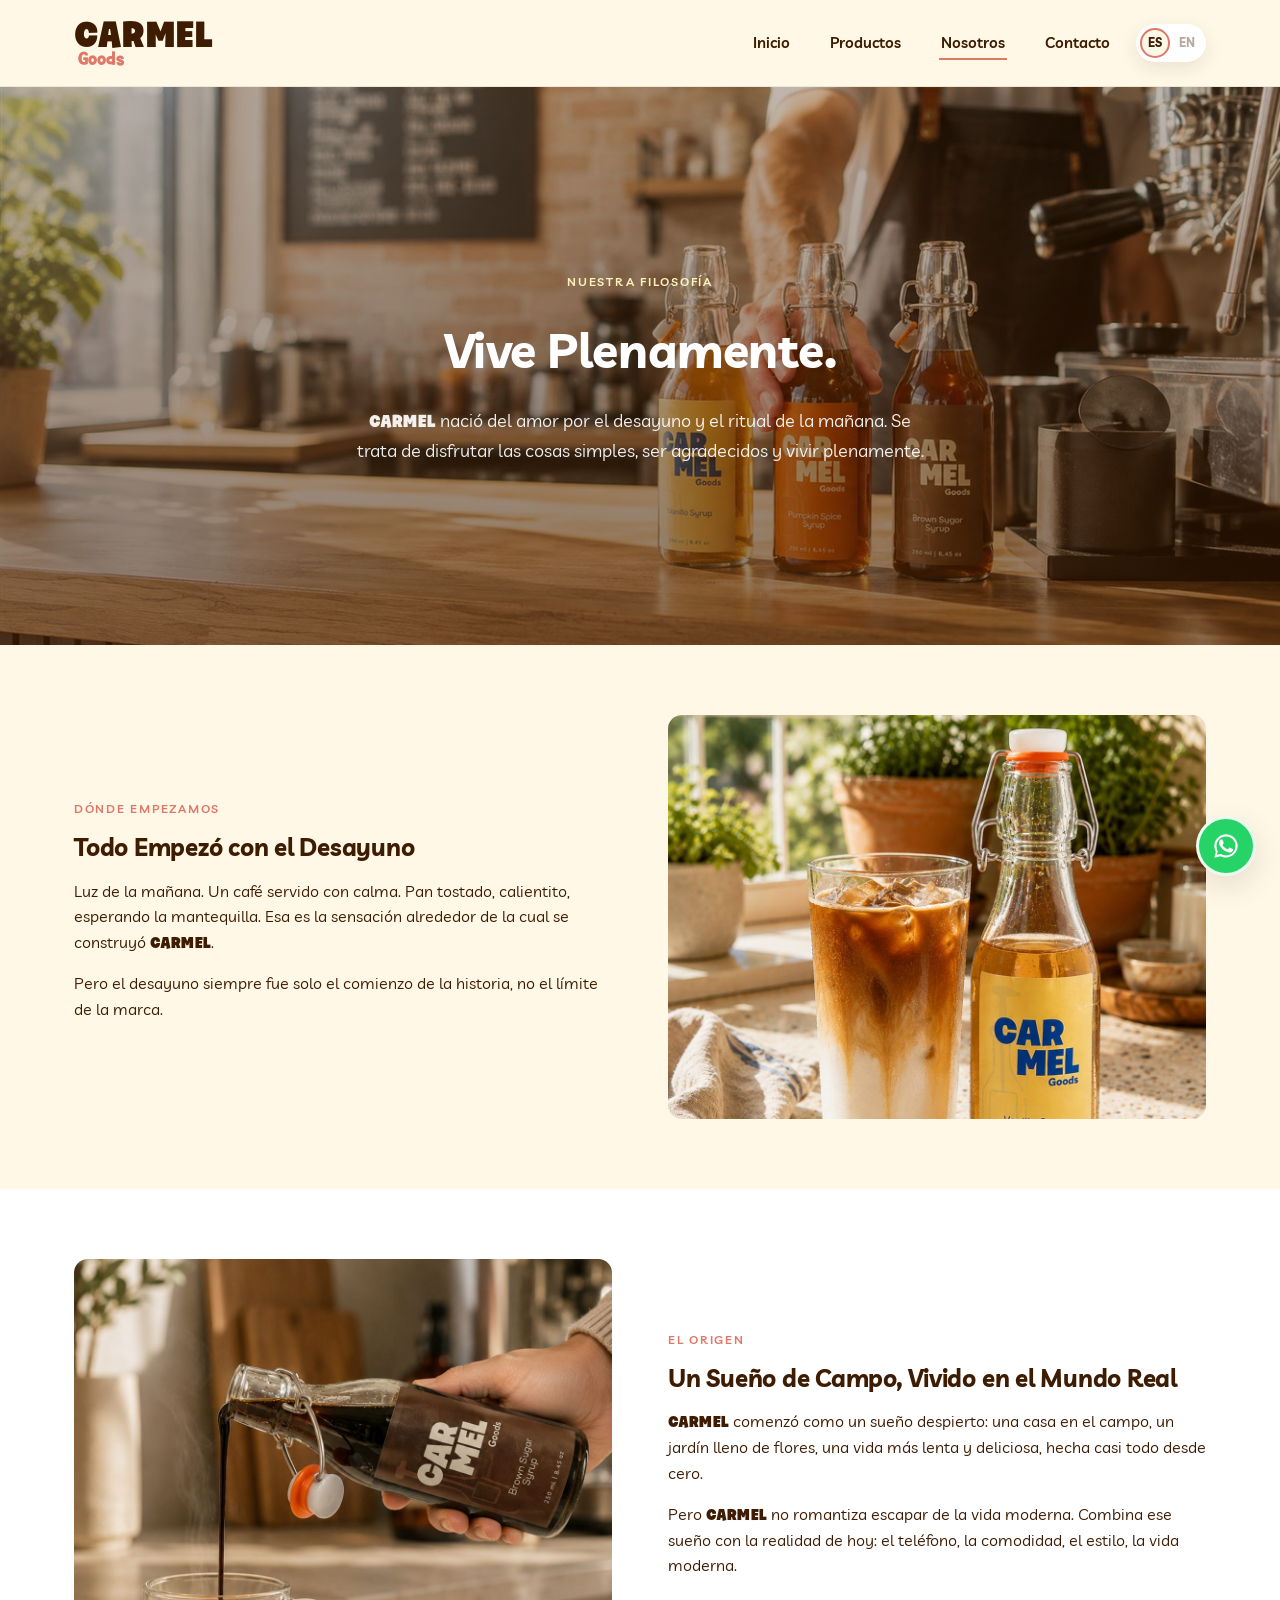
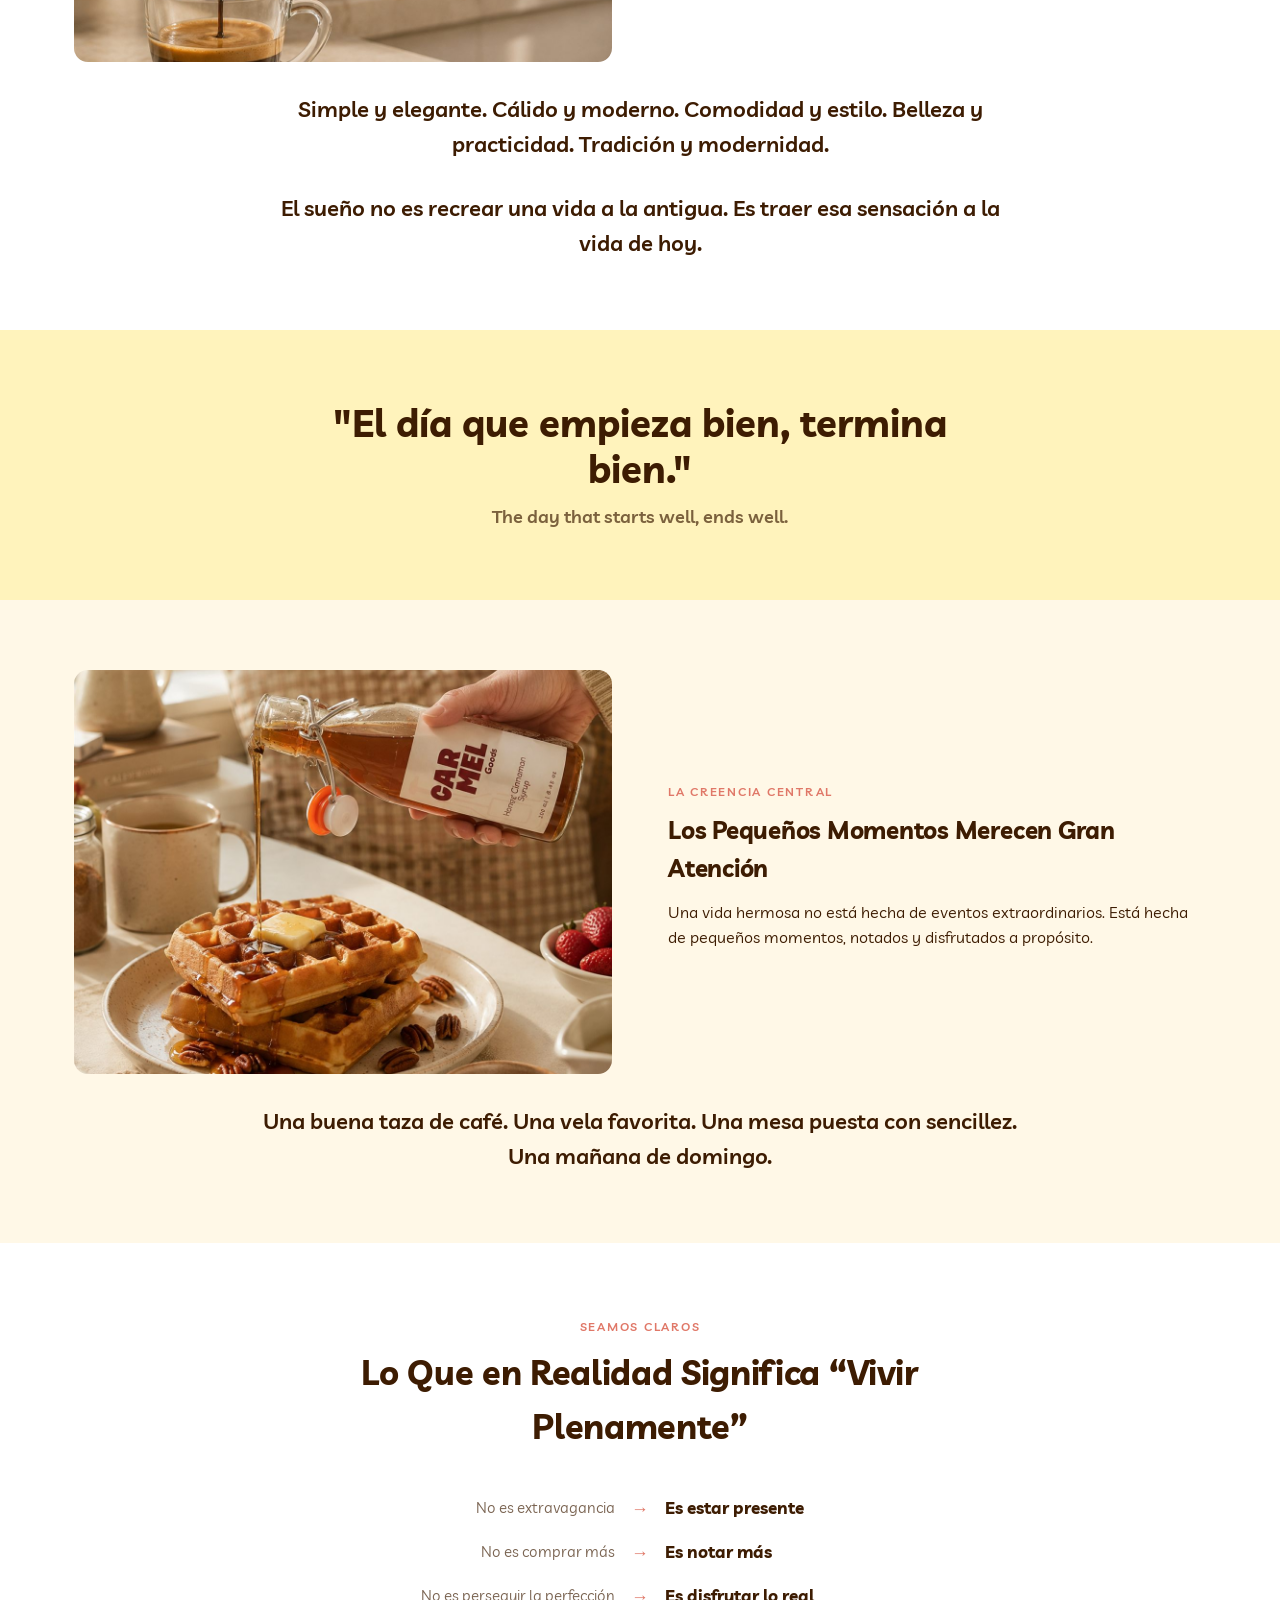
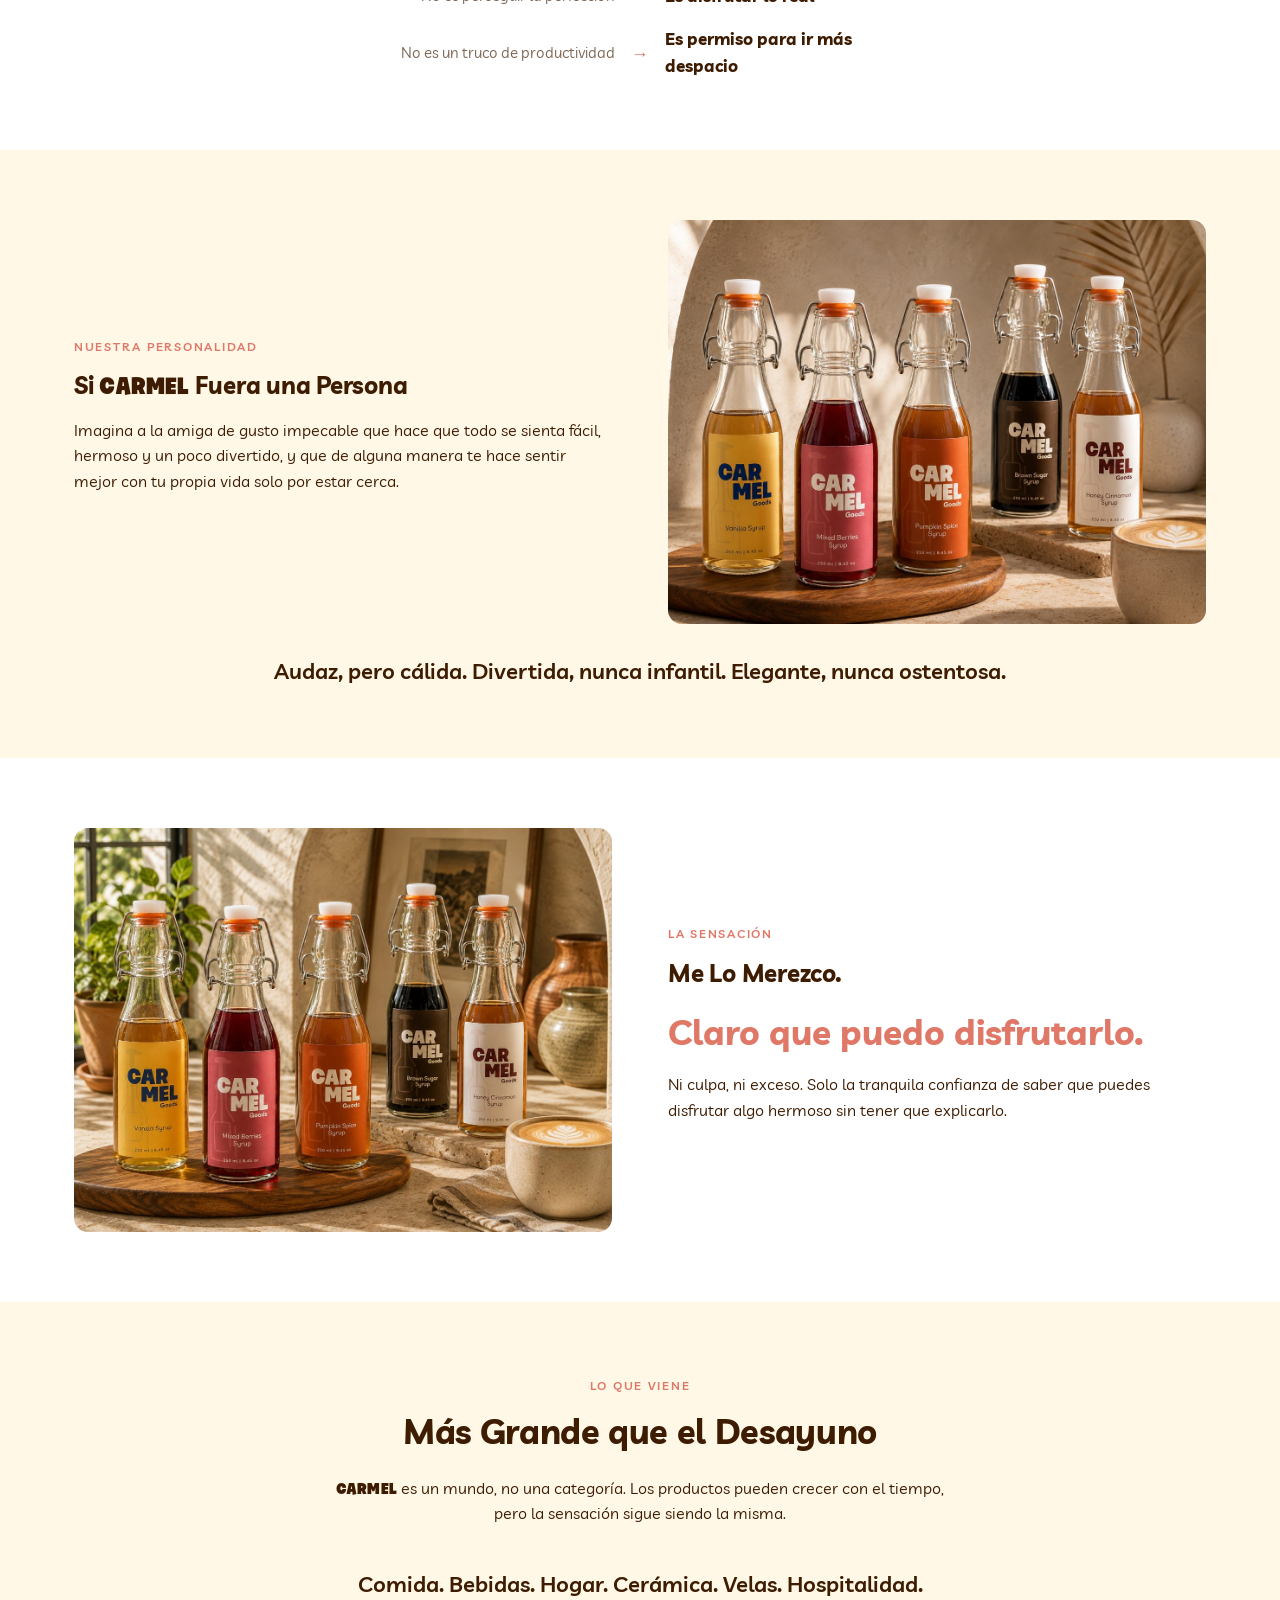
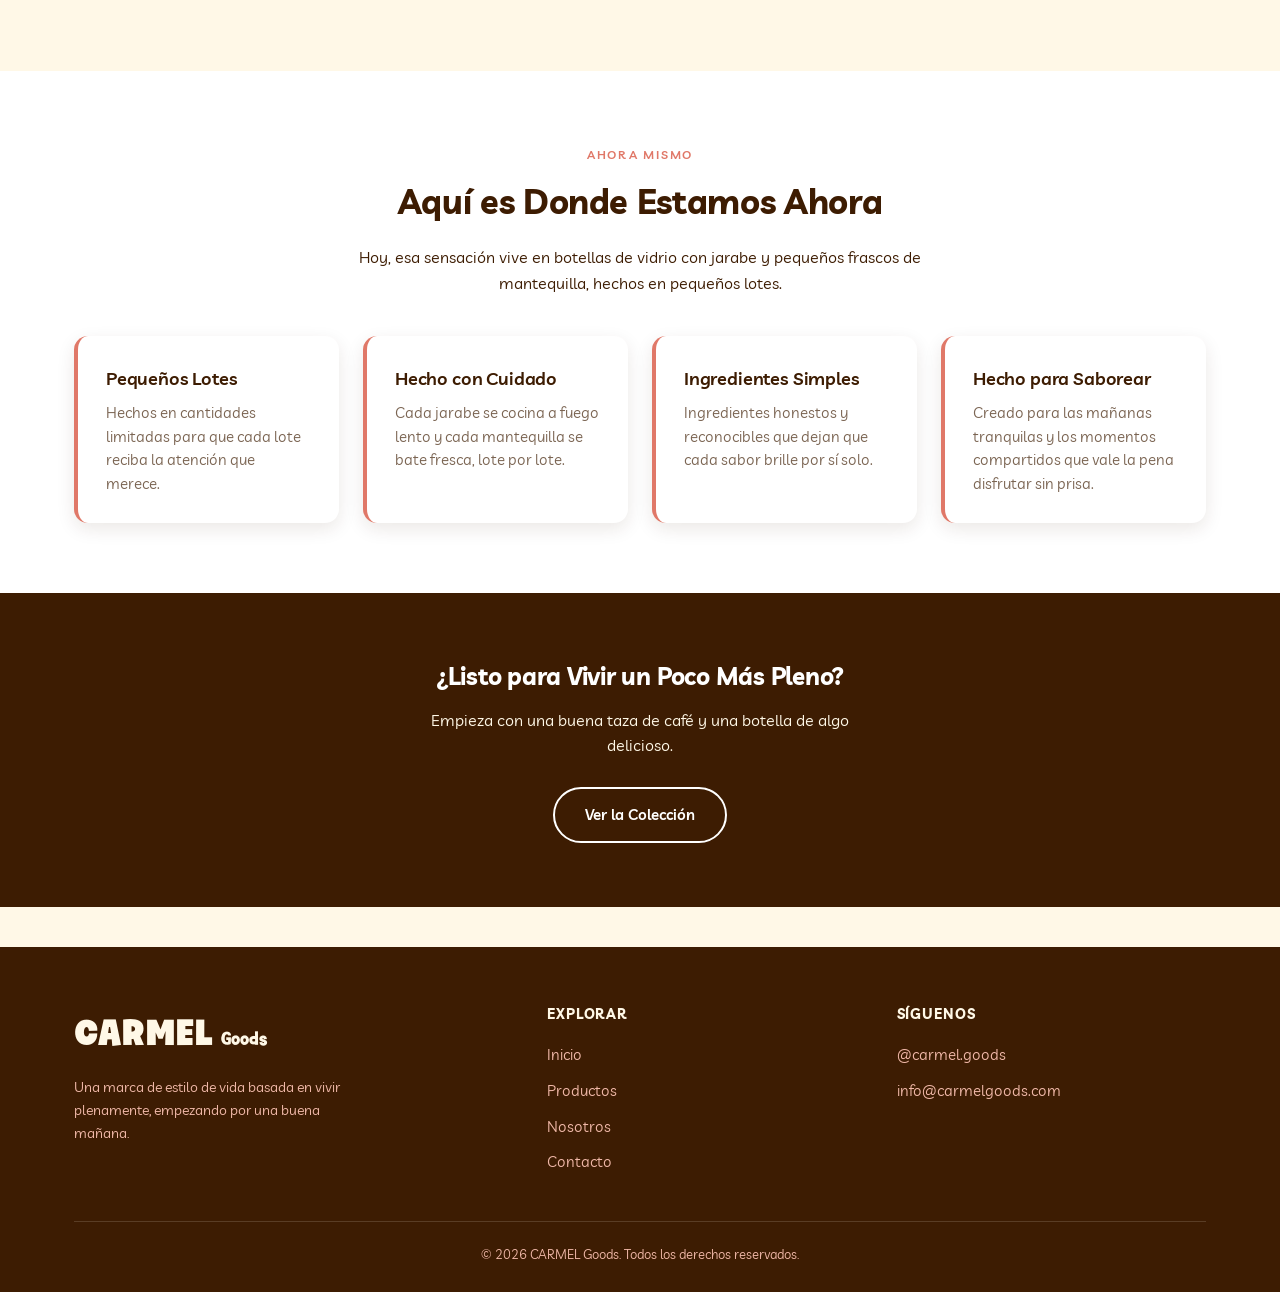
==== commit 4a881319: "Fix Livvic weights to match brand spec, add Hinato font - Title weight: 900 (Black) -> 700 (Bold), v" ====
--- a/about.html
+++ b/about.html
@@ -20,7 +20,7 @@
 
   <link rel="preconnect" href="https://fonts.googleapis.com" />
   <link rel="preconnect" href="https://fonts.gstatic.com" crossorigin />
-  <link href="https://fonts.googleapis.com/css2?family=Fraunces:ital,wght@1,600&family=Livvic:wght@300;600;700;900&display=swap" rel="stylesheet" />
+  <link href="https://fonts.googleapis.com/css2?family=Livvic:ital,wght@0,400;0,600;0,700;1,500&display=swap" rel="stylesheet" />
   <link rel="stylesheet" href="styles.css" />
 </head>
 <body>
--- a/styles.css
+++ b/styles.css
@@ -5,6 +5,14 @@
 @font-face {
   font-family: "Rose Club";
   src: url("fonts/RoseClub.otf") format("opentype");
+  font-weight: normal;
+  font-style: normal;
+  font-display: swap;
+}
+
+@font-face {
+  font-family: "Hinato";
+  src: url("fonts/Hinato.otf") format("opentype");
   font-weight: normal;
   font-style: normal;
   font-display: swap;
@@ -32,11 +40,12 @@
   --sampler: #f2a0b0;
 
   /* type */
-  --font-body: "Livvic", "Helvetica Neue", Arial, sans-serif;
+  --font-body: "Livvic", Arial, sans-serif;
   --font-logo: "Rose Club", "Livvic", cursive;
-  --weight-title: 900;
+  --weight-title: 700;
   --weight-subtitle: 600;
-  --weight-body: 300;
+  --weight-body: 400;
+  --weight-emphasis: 500;
 
   --radius: 14px;
   --shadow-soft: 0 10px 30px rgba(61, 28, 2, 0.12);
@@ -237,9 +246,8 @@
 }
 
 .logo-sub {
-  font-family: "Fraunces", "Georgia", serif;
-  font-style: italic;
-  font-weight: 600;
+  font-family: "Hinato", "Georgia", serif;
+  font-weight: normal;
   font-size: 1.2rem;
   color: var(--wood);
   margin-top: -2px;
@@ -365,7 +373,8 @@
 
 .hero-tagline {
   font-size: 1.15rem;
-  font-weight: var(--weight-subtitle);
+  font-style: italic;
+  font-weight: var(--weight-emphasis);
   color: var(--text-soft);
   max-width: 46ch;
   margin: 22px 0 30px;
@@ -536,6 +545,7 @@
 }
 
 .product-card h3 {
+  font-weight: var(--weight-subtitle);
   font-size: 1.25rem;
   margin-bottom: 6px;
   flex-shrink: 0;
@@ -730,7 +740,8 @@
 }
 
 .page-header p {
-  font-weight: var(--weight-subtitle);
+  font-style: italic;
+  font-weight: var(--weight-emphasis);
   color: var(--text-soft);
   max-width: 56ch;
   margin: 0 auto;
@@ -790,6 +801,7 @@
 }
 
 .value-card h3 {
+  font-weight: var(--weight-subtitle);
   font-size: 1.1rem;
 }
 
@@ -876,6 +888,7 @@
 }
 
 .info-card h3 {
+  font-weight: var(--weight-subtitle);
   font-size: 1rem;
   margin-bottom: 8px;
 }
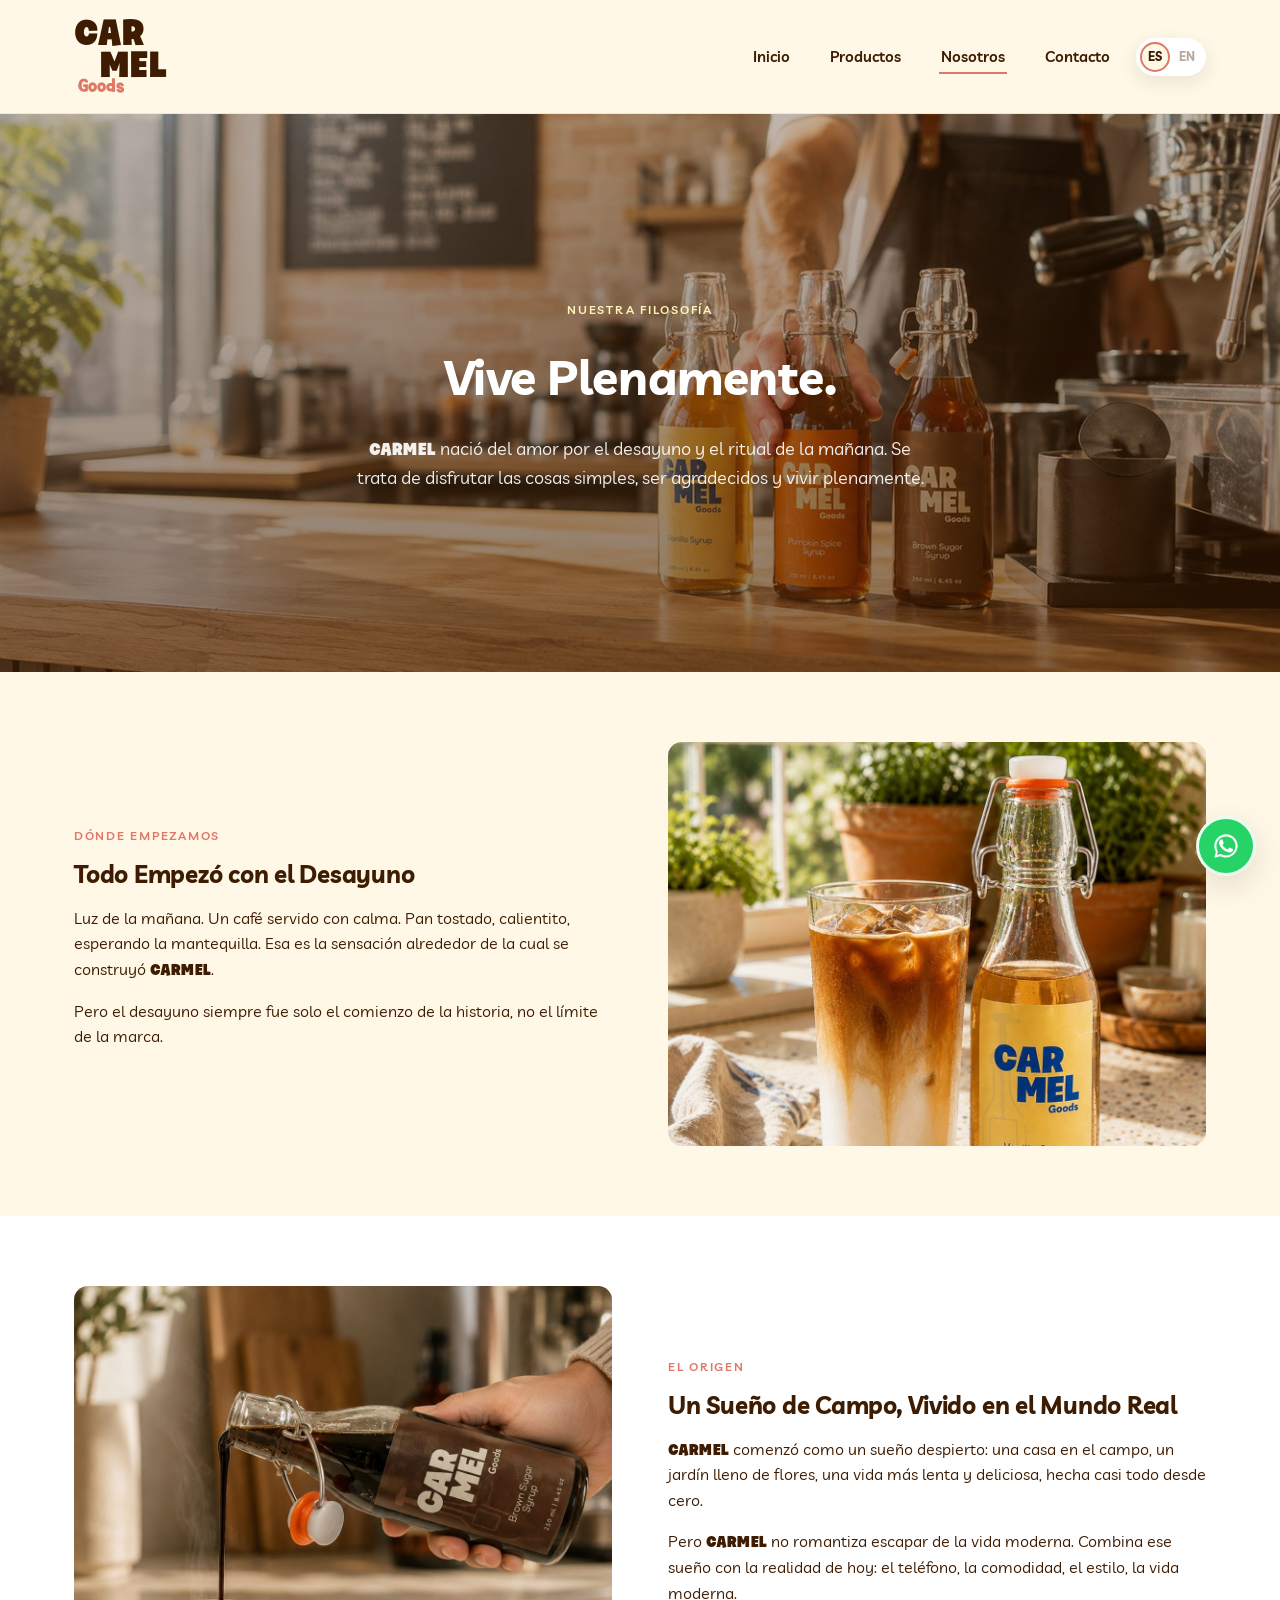
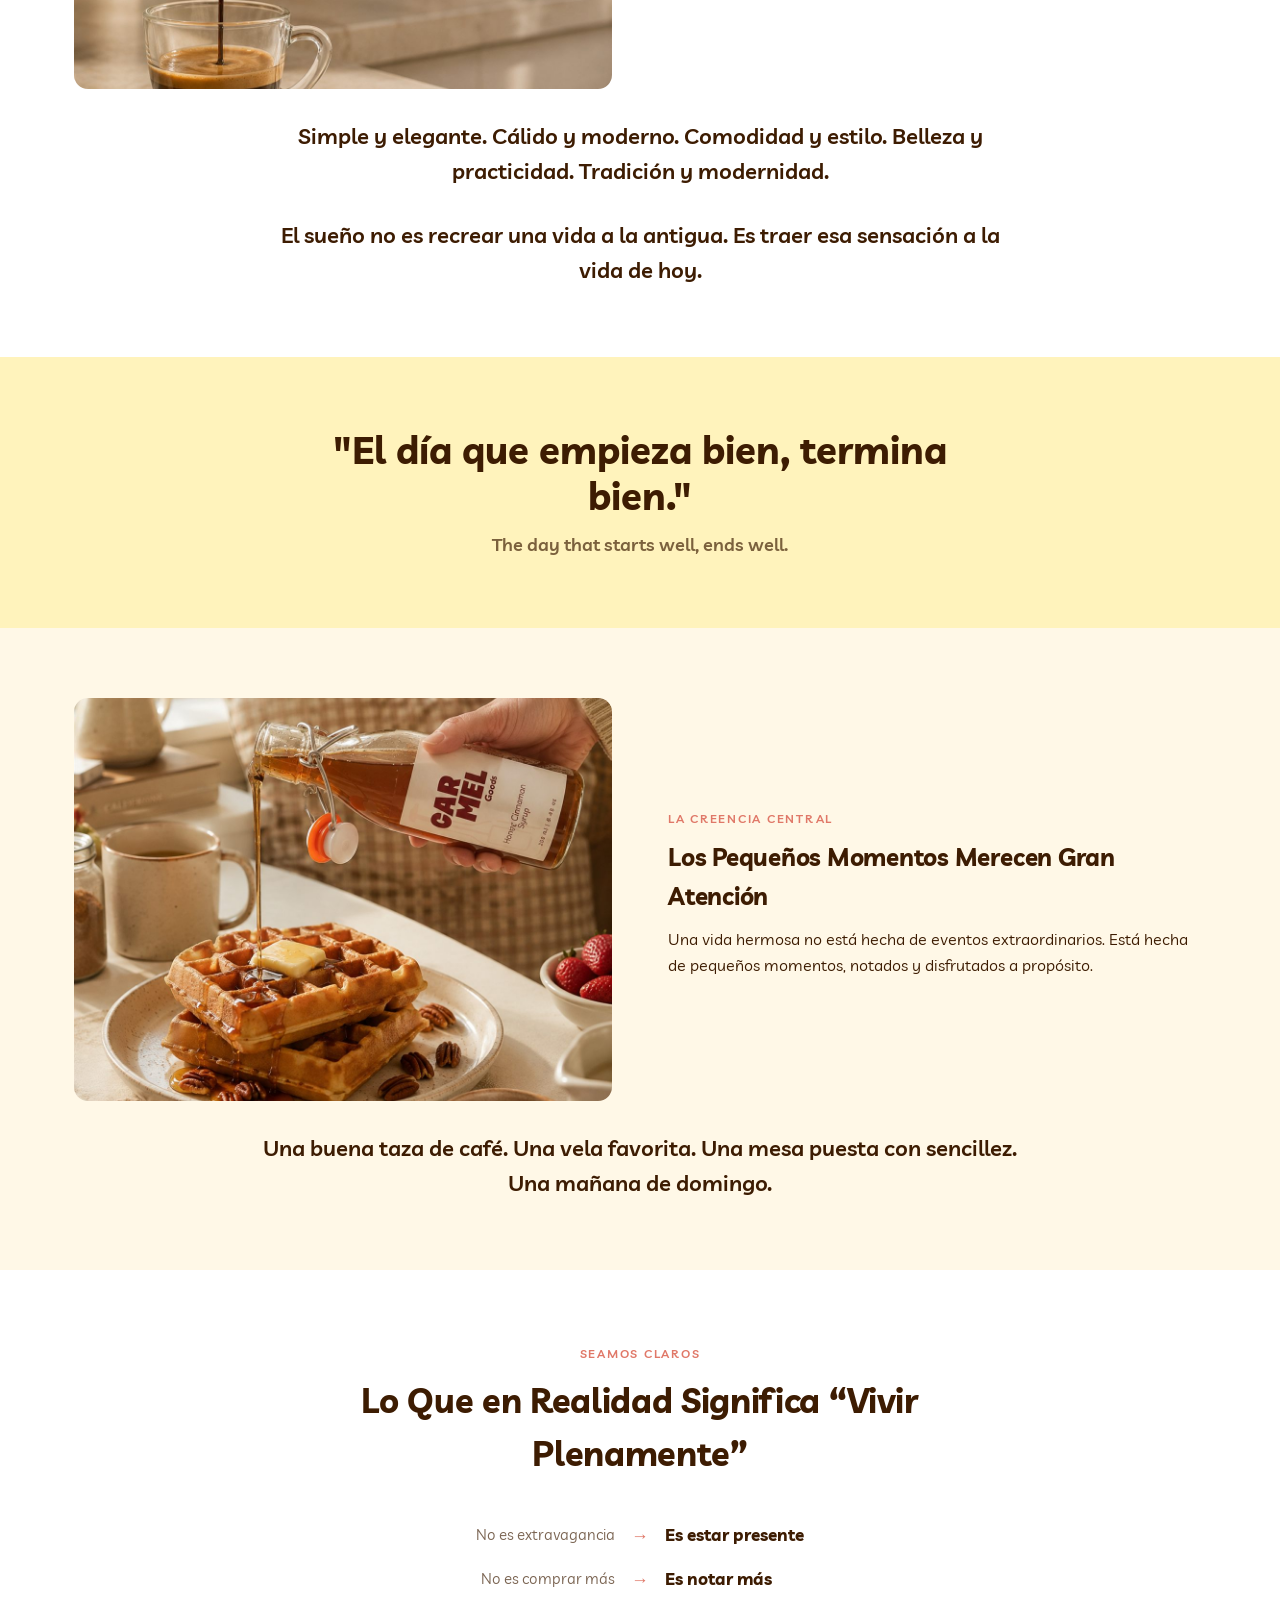
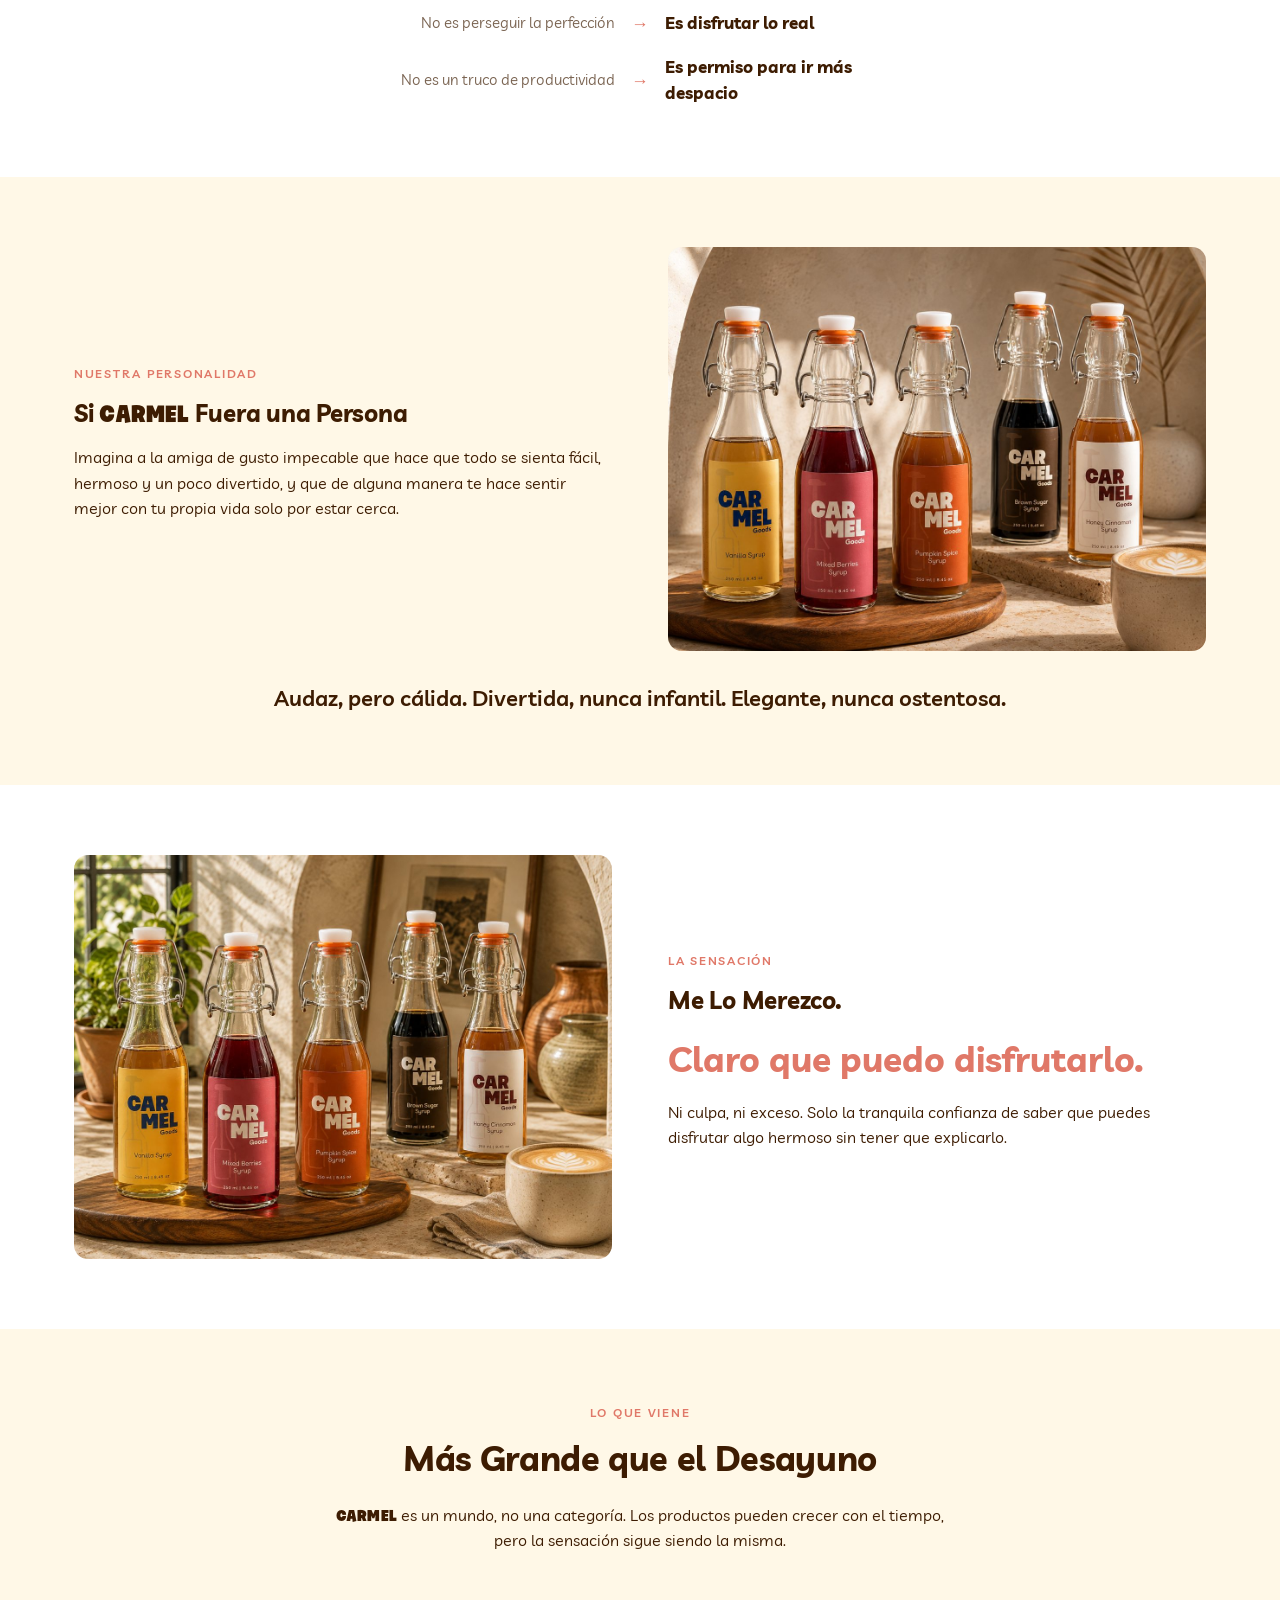
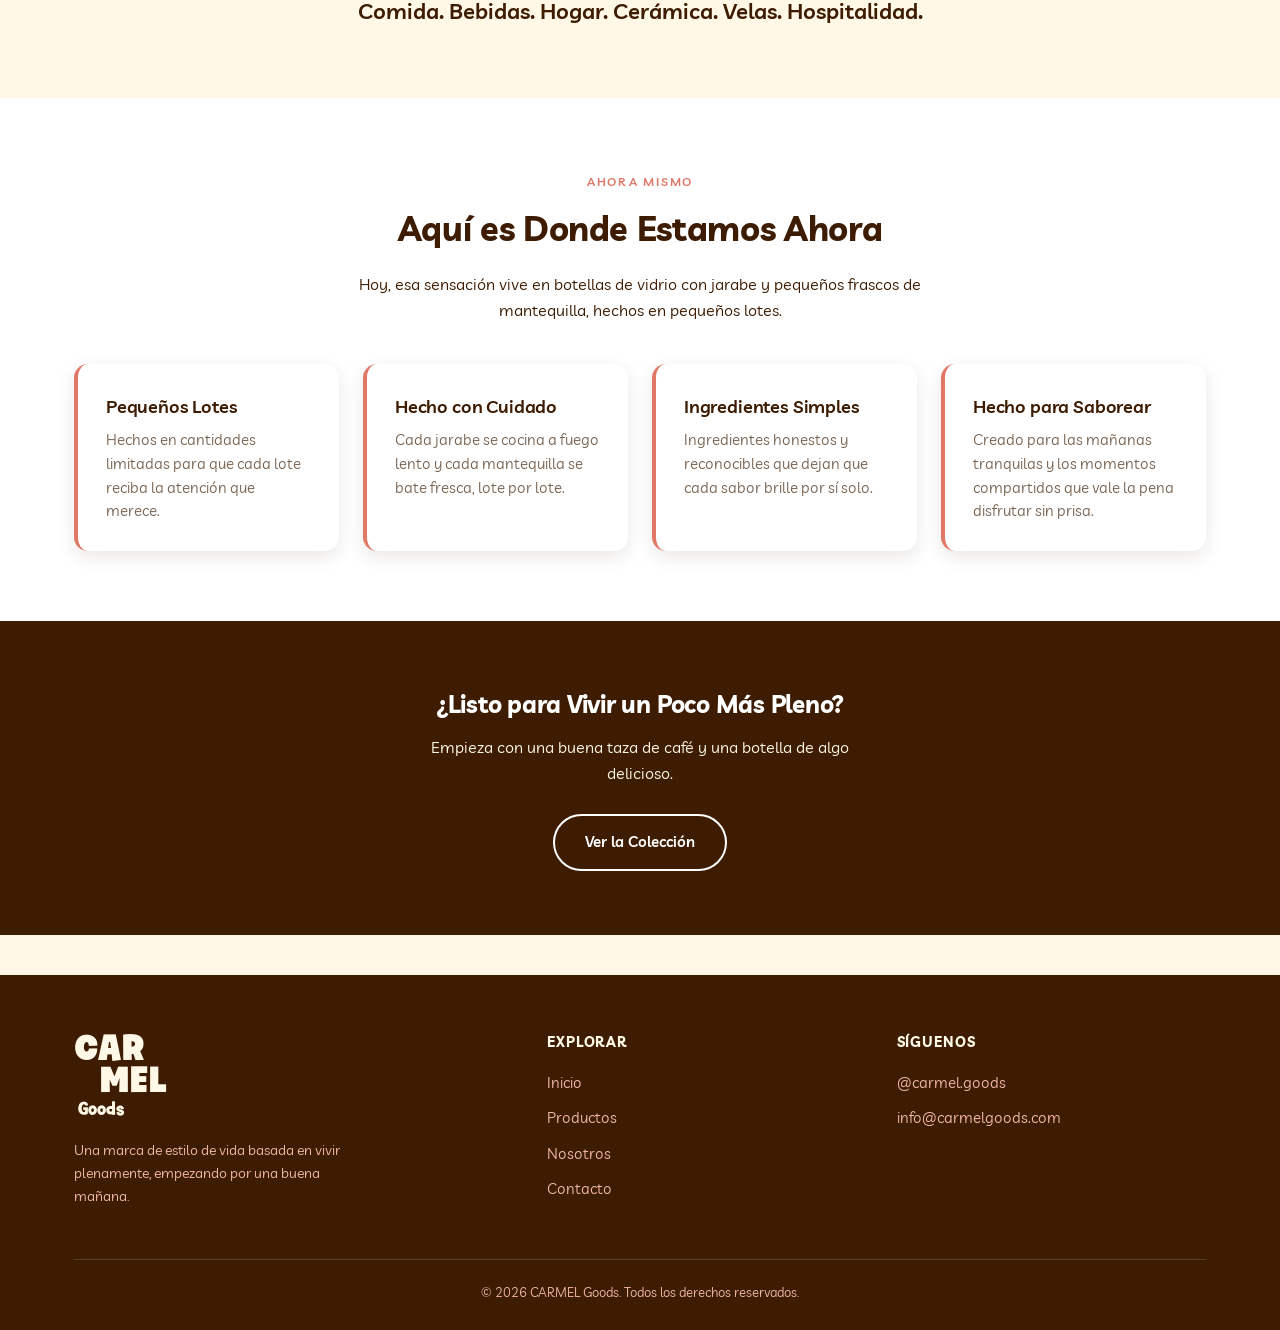
==== commit 074c2c5a: "describe what changed" ====
--- a/about.html
+++ b/about.html
@@ -29,7 +29,10 @@
   <header class="site-header">
     <div class="nav-wrap container">
       <a href="index.html" class="logo">
-        <span class="logo-mark">CARMEL</span>
+        <div class="logo-mark carmel-mark">
+          <span class="car">CAR</span>
+          <span class="mel">MEL</span>
+        </div>
         <span class="logo-sub">Goods</span>
       </a>
       <div class="nav-right">
@@ -285,7 +288,10 @@
     <div class="container">
       <div class="footer-grid">
         <div class="footer-about">
-          <span class="logo-mark">CARMEL</span>
+          <div class="logo-mark carmel-mark">
+          <span class="car">CAR</span>
+          <span class="mel">MEL</span>
+        </div>
           <span class="logo-sub">Goods</span>
           <p data-i18n="common.footer_tagline">A lifestyle brand built on living fully, starting with a good morning.</p>
         </div>
--- a/styles.css
+++ b/styles.css
@@ -235,6 +235,26 @@
   font-size: 2.3rem;
   letter-spacing: 0.02em;
   color: var(--text);
+}
+
+/* Two-line CARMEL wordmark construction (CAR / MEL, MEL shifted right).
+   Font-family/weight/color/size all still come from .logo-mark above
+   (including its responsive overrides); this only adds the two-line
+   layout. Proportions measured from production logo artwork, do not
+   adjust. */
+.carmel-mark {
+  display: flex;
+  flex-direction: column;
+  align-items: flex-start;
+}
+
+.carmel-mark .car {
+  line-height: 0.9;
+}
+
+.carmel-mark .mel {
+  line-height: 0.84;
+  margin-left: 0.71em;
 }
 
 /* Inline brand-name mentions within running copy */
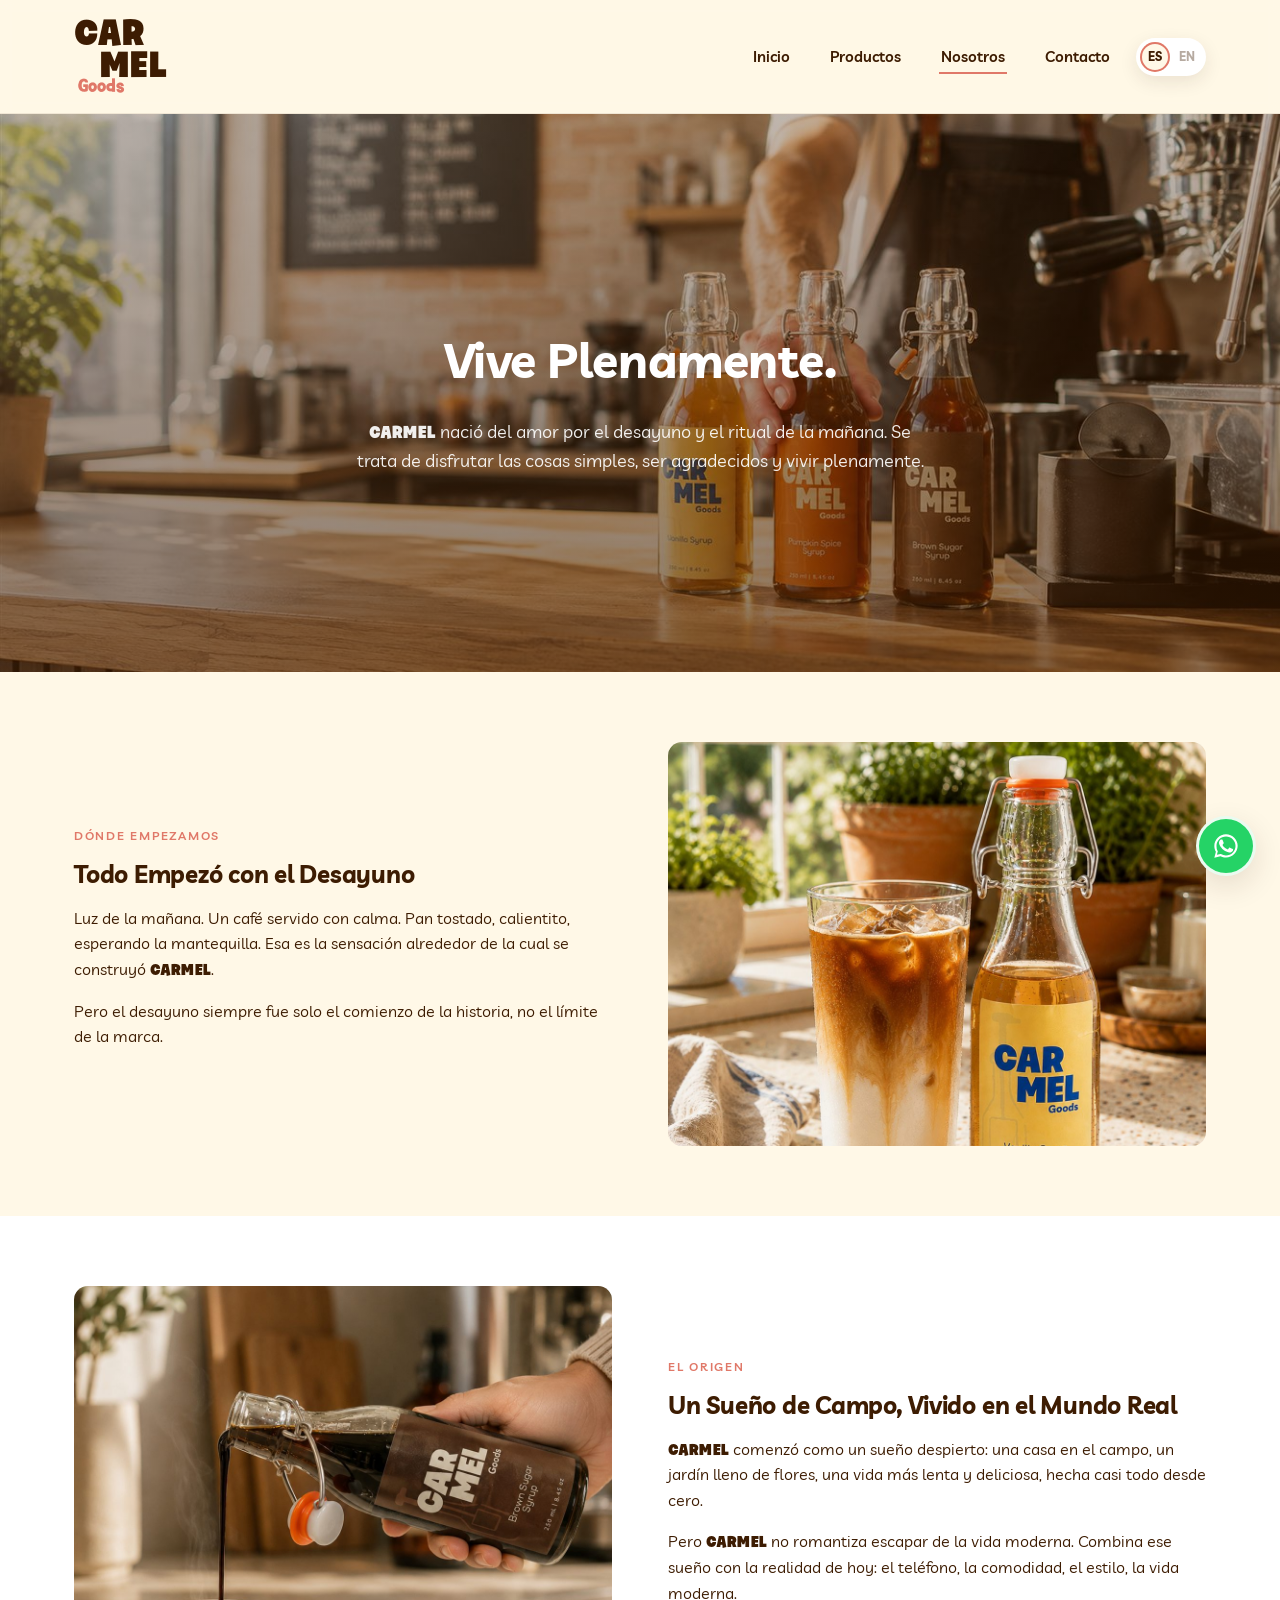
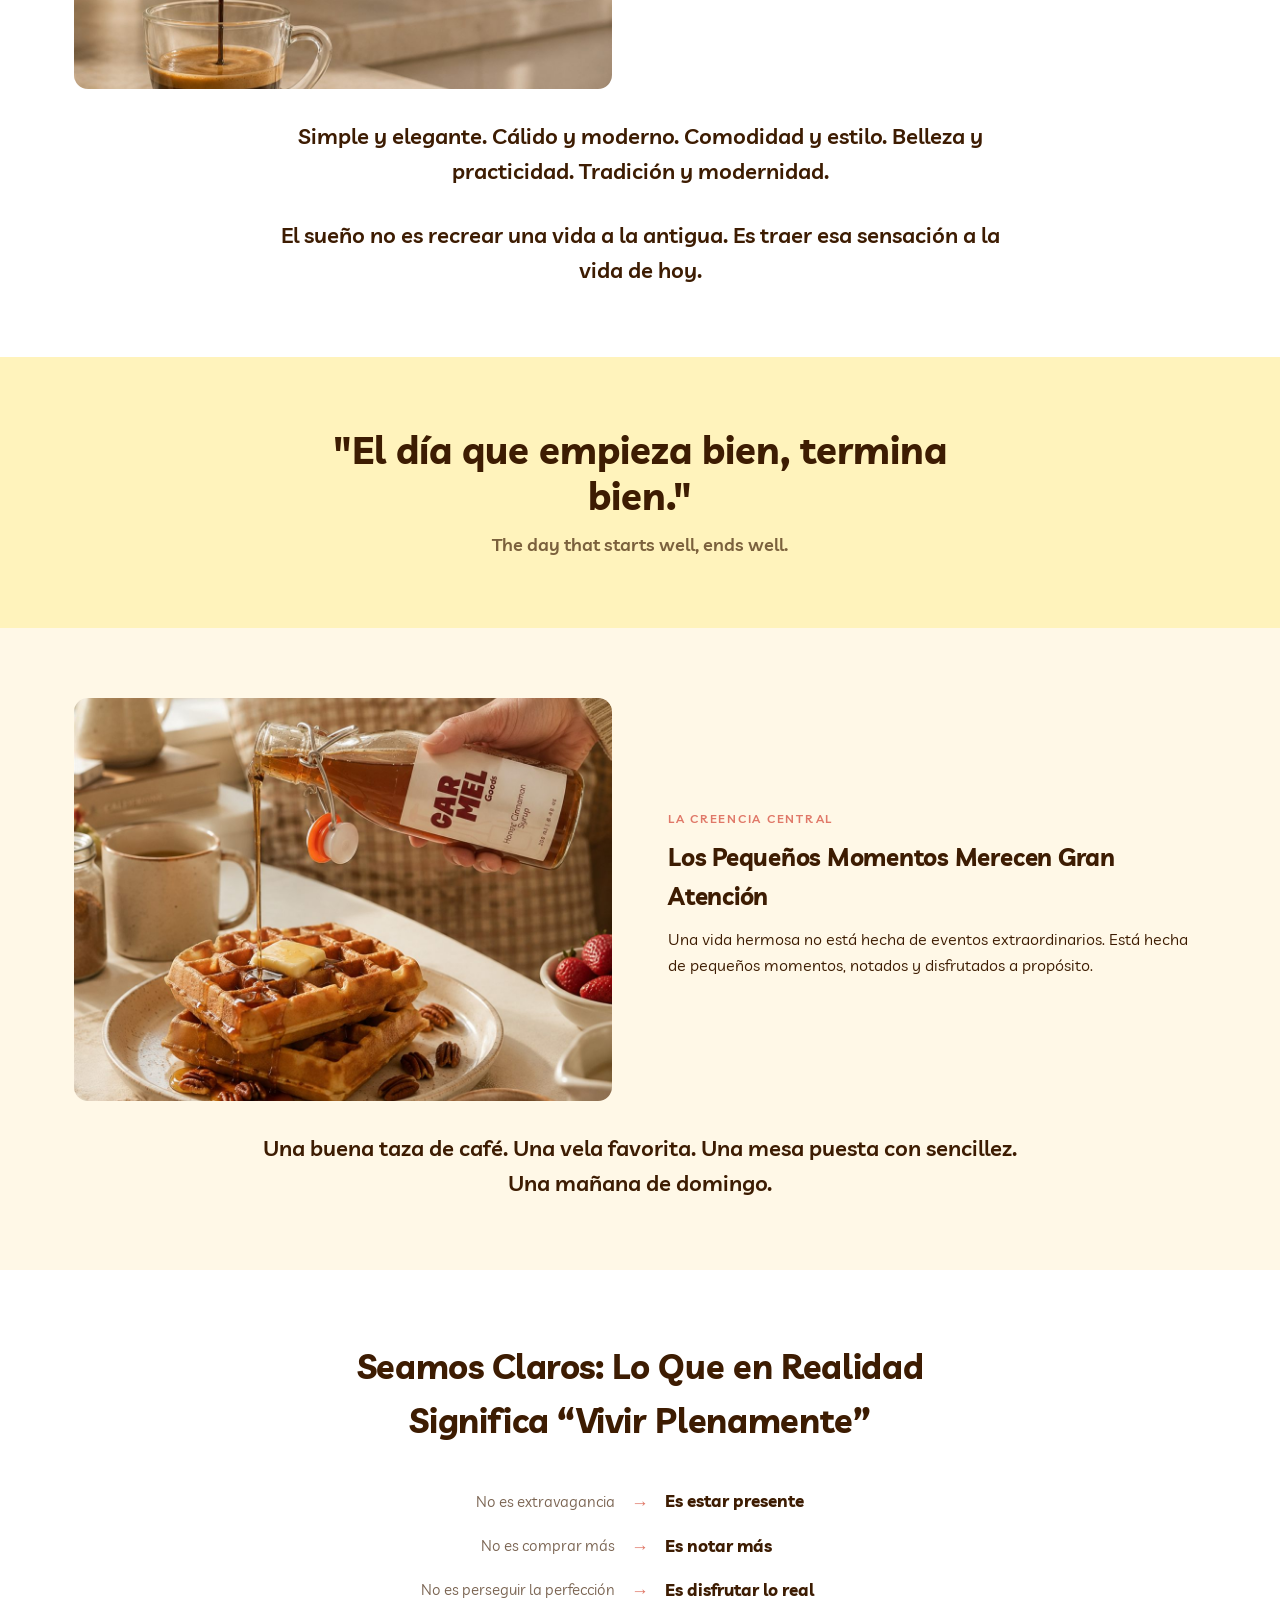
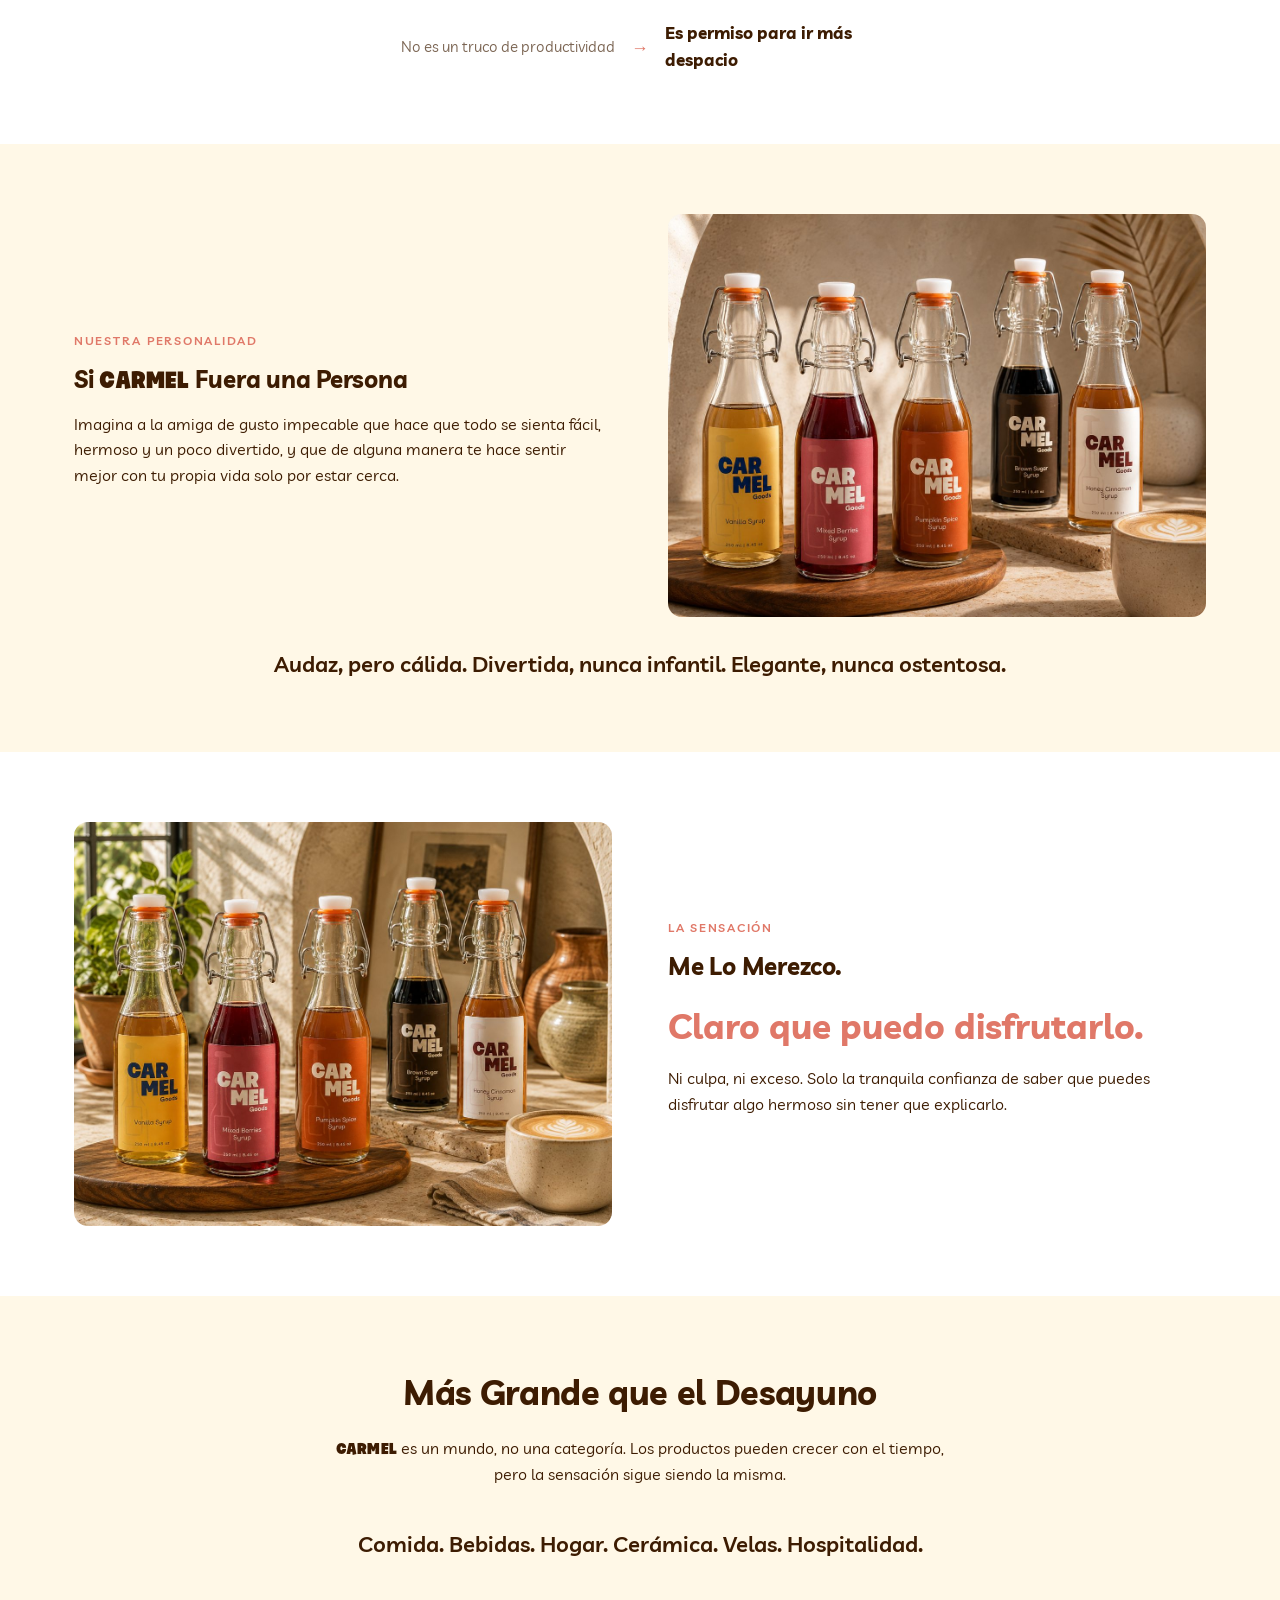
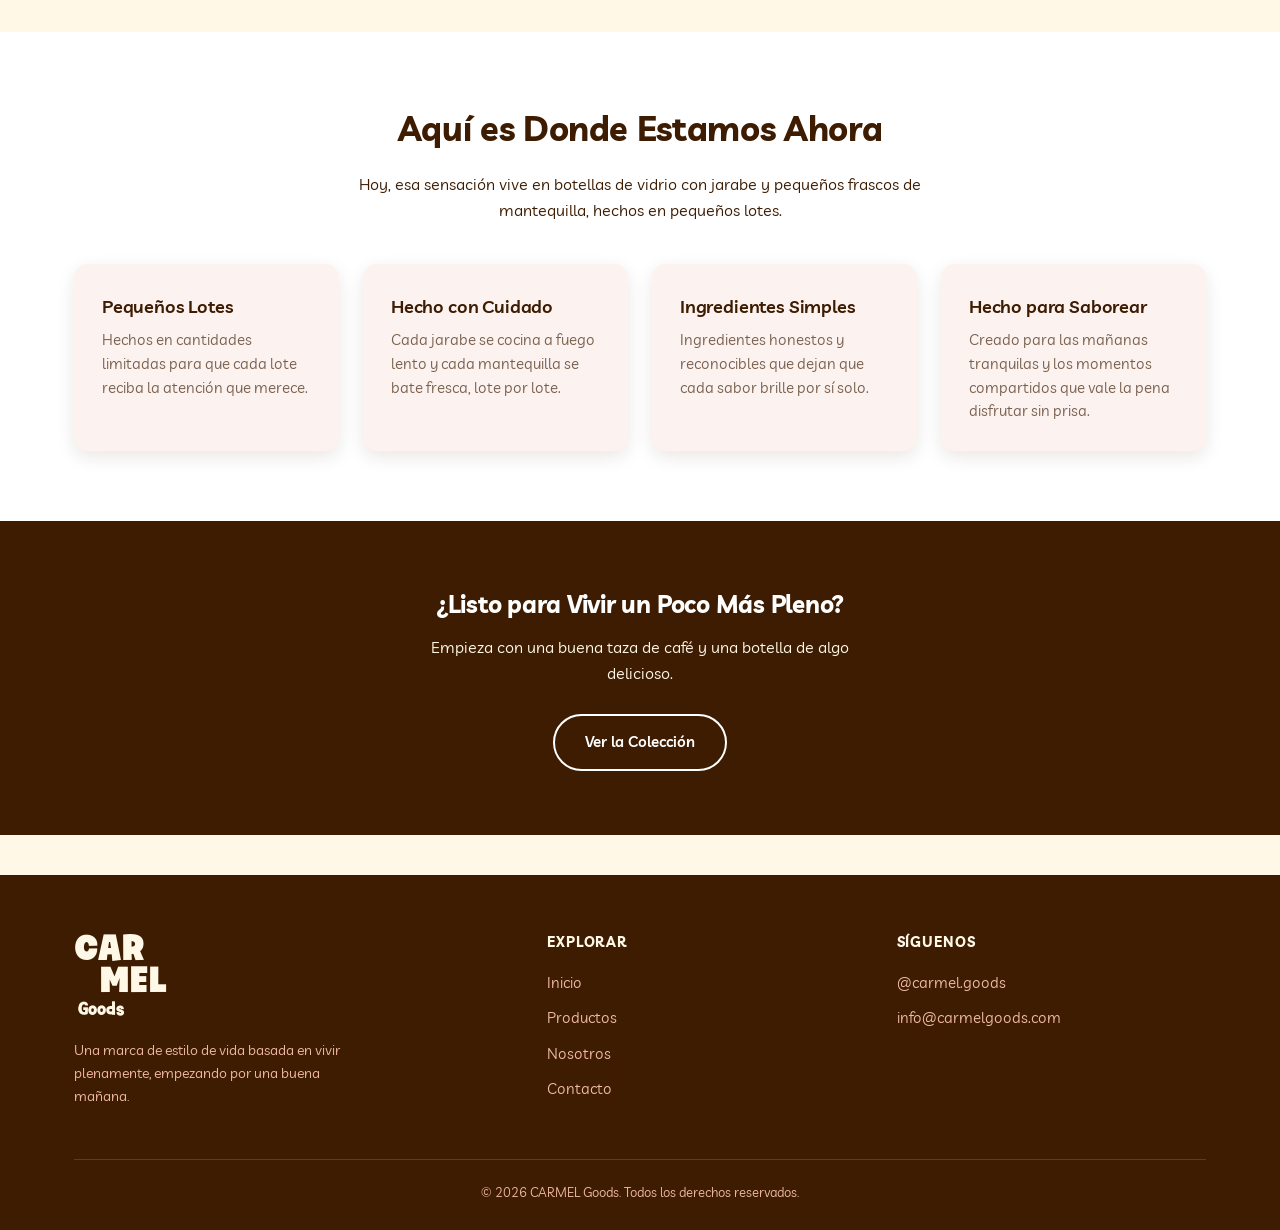
==== commit cd2e1acf: "Remove kicker/eyebrow labels above 5 headings Removes the small tracked-uppercase eyebrow labels fla" ====
--- a/about.html
+++ b/about.html
@@ -61,9 +61,8 @@
     <section class="photo-hero">
       <img src="images/cafe-counter.jpg" alt="Barista reaching for a lineup of CARMEL Goods syrup bottles on a wooden cafe counter" loading="eager" />
       <div class="photo-hero-content">
-        <span class="eyebrow fade-in-up" style="--delay: 0s" data-i18n="about.hero_eyebrow">Our Philosophy</span>
-        <h1 class="fade-in-up" style="--delay: 0.1s" data-i18n="about.hero_title">Live Fully.</h1>
-        <p class="fade-in-up" style="--delay: 0.2s" data-i18n="about.hero_lead">
+        <h1 class="fade-in-up" style="--delay: 0s" data-i18n="about.hero_title">Live Fully.</h1>
+        <p class="fade-in-up" style="--delay: 0.1s" data-i18n="about.hero_lead">
           <span class="font-logo">Carmel</span> began with a love of breakfast
           and the morning ritual. It's about enjoying the simple things, being
           thankful, and living fully.
@@ -156,8 +155,7 @@
     <section class="fun-section alt-bg">
       <div class="container">
         <div class="section-heading">
-          <span class="eyebrow" data-i18n="about.clear_eyebrow">Let's Be Clear</span>
-          <h2 data-i18n="about.clear_title">What &ldquo;Live Fully&rdquo; Actually Means</h2>
+          <h2 data-i18n="about.clear_title">Let&rsquo;s Be Clear: What &ldquo;Live Fully&rdquo; Actually Means</h2>
         </div>
 
         <div class="contrast-list">
@@ -230,7 +228,6 @@
     <section class="fun-section">
       <div class="container">
         <div class="section-heading">
-          <span class="eyebrow" data-i18n="about.next_eyebrow">What's Next</span>
           <h2 data-i18n="about.next_title">Bigger Than Breakfast</h2>
           <p data-i18n="about.next_p">
             <span class="font-logo">Carmel</span> is a world, not a category.
@@ -245,7 +242,6 @@
     <section class="fun-section alt-bg">
       <div class="container">
         <div class="section-heading">
-          <span class="eyebrow" data-i18n="about.now_eyebrow">Right Now</span>
           <h2 data-i18n="about.now_title">Here's Where We Actually Are</h2>
           <p data-i18n="about.now_p">
             Today, that feeling lives in glass bottles of syrup and small jars
@@ -296,7 +292,7 @@
           <p data-i18n="common.footer_tagline">A lifestyle brand built on living fully, starting with a good morning.</p>
         </div>
         <div class="footer-col">
-          <h4 data-i18n="common.footer_explore">Explore</h4>
+          <h3 data-i18n="common.footer_explore">Explore</h3>
           <ul>
             <li><a href="index.html" data-i18n="nav.home">Home</a></li>
             <li><a href="products.html" data-i18n="nav.products">Products</a></li>
@@ -305,7 +301,7 @@
           </ul>
         </div>
         <div class="footer-col">
-          <h4 data-i18n="common.footer_connect">Connect</h4>
+          <h3 data-i18n="common.footer_connect">Connect</h3>
           <ul>
             <li><a href="https://instagram.com/carmel.goods" target="_blank" rel="noopener">@carmel.goods</a></li>
             <li><a href="mailto:info@carmelgoods.com">info@carmelgoods.com</a></li>
--- a/styles.css
+++ b/styles.css
@@ -521,7 +521,6 @@
   border-radius: var(--radius);
   overflow: hidden;
   box-shadow: var(--shadow-card);
-  border-top: 6px solid var(--accent);
   transition: transform 0.25s ease, box-shadow 0.25s ease;
   display: flex;
   flex-direction: column;
@@ -547,6 +546,7 @@
   display: flex;
   flex-direction: column;
   flex: 1;
+  background-color: color-mix(in srgb, var(--accent) 10%, white);
 }
 
 .product-tag {
@@ -682,9 +682,9 @@
 }
 
 /* accent color classes */
-.accent-pumpkin-spice   { --accent: var(--pumpkin-spice); }
+.accent-pumpkin-spice   { --accent: var(--pumpkin-spice); --tag-ink: var(--text); }
 .accent-brown-sugar     { --accent: var(--brown-sugar); }
-.accent-honey-cinnamon  { --accent: var(--honey-cinnamon); }
+.accent-honey-cinnamon  { --accent: var(--honey-cinnamon); --tag-ink: #000; }
 .accent-vanilla         { --accent: var(--vanilla); --tag-ink: var(--text); --price-ink: var(--text); }
 .accent-mixed-berries   { --accent: var(--mixed-berries); }
 .accent-garlic-chili    { --accent: var(--garlic-chili); }
@@ -813,11 +813,10 @@
 }
 
 .value-card {
-  background-color: var(--white);
+  background-color: color-mix(in srgb, var(--wood) 10%, white);
   border-radius: var(--radius);
   padding: 28px;
   box-shadow: var(--shadow-card);
-  border-left: 4px solid var(--wood);
 }
 
 .value-card h3 {
@@ -907,7 +906,7 @@
   padding: 26px;
 }
 
-.info-card h3 {
+.info-card h2 {
   font-weight: var(--weight-subtitle);
   font-size: 1rem;
   margin-bottom: 8px;
@@ -1252,7 +1251,7 @@
   margin-top: 14px;
 }
 
-.footer-col h4 {
+.footer-col h3 {
   color: var(--cream);
   font-size: 0.9rem;
   letter-spacing: 0.06em;
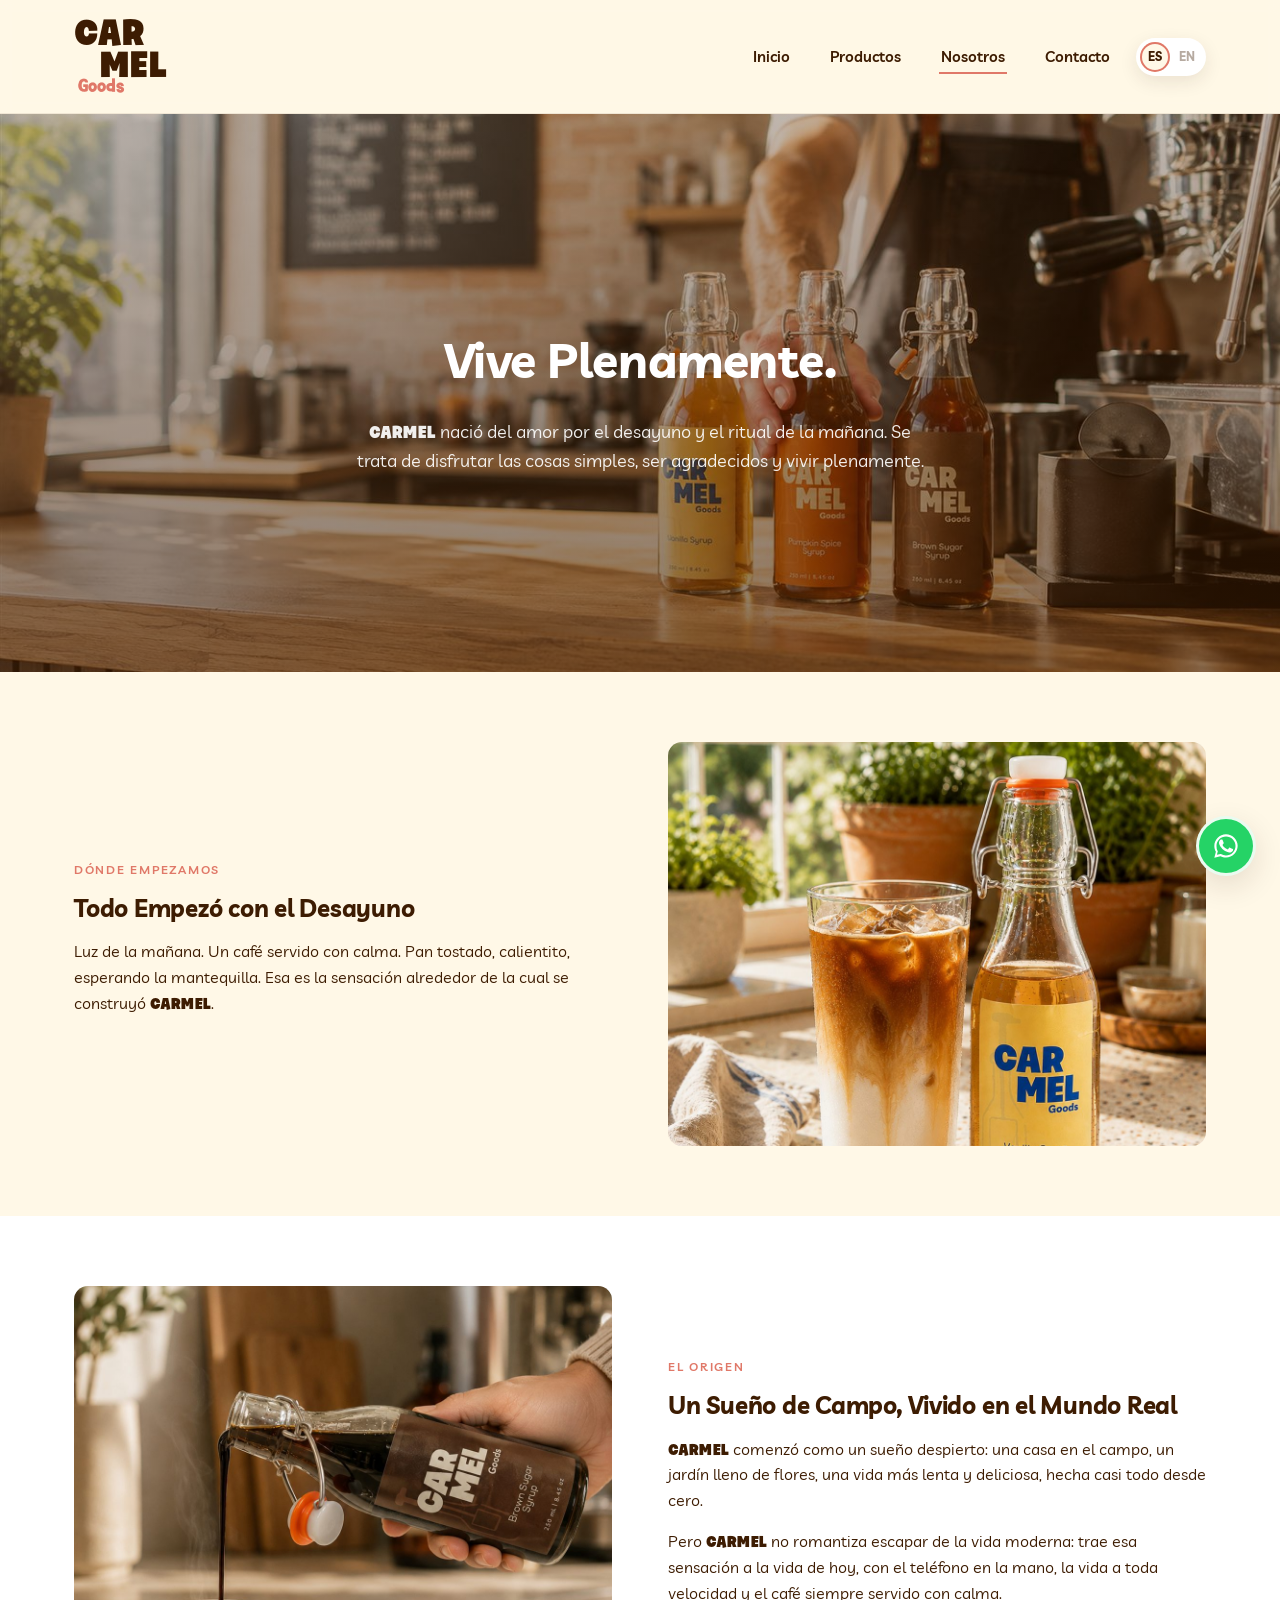
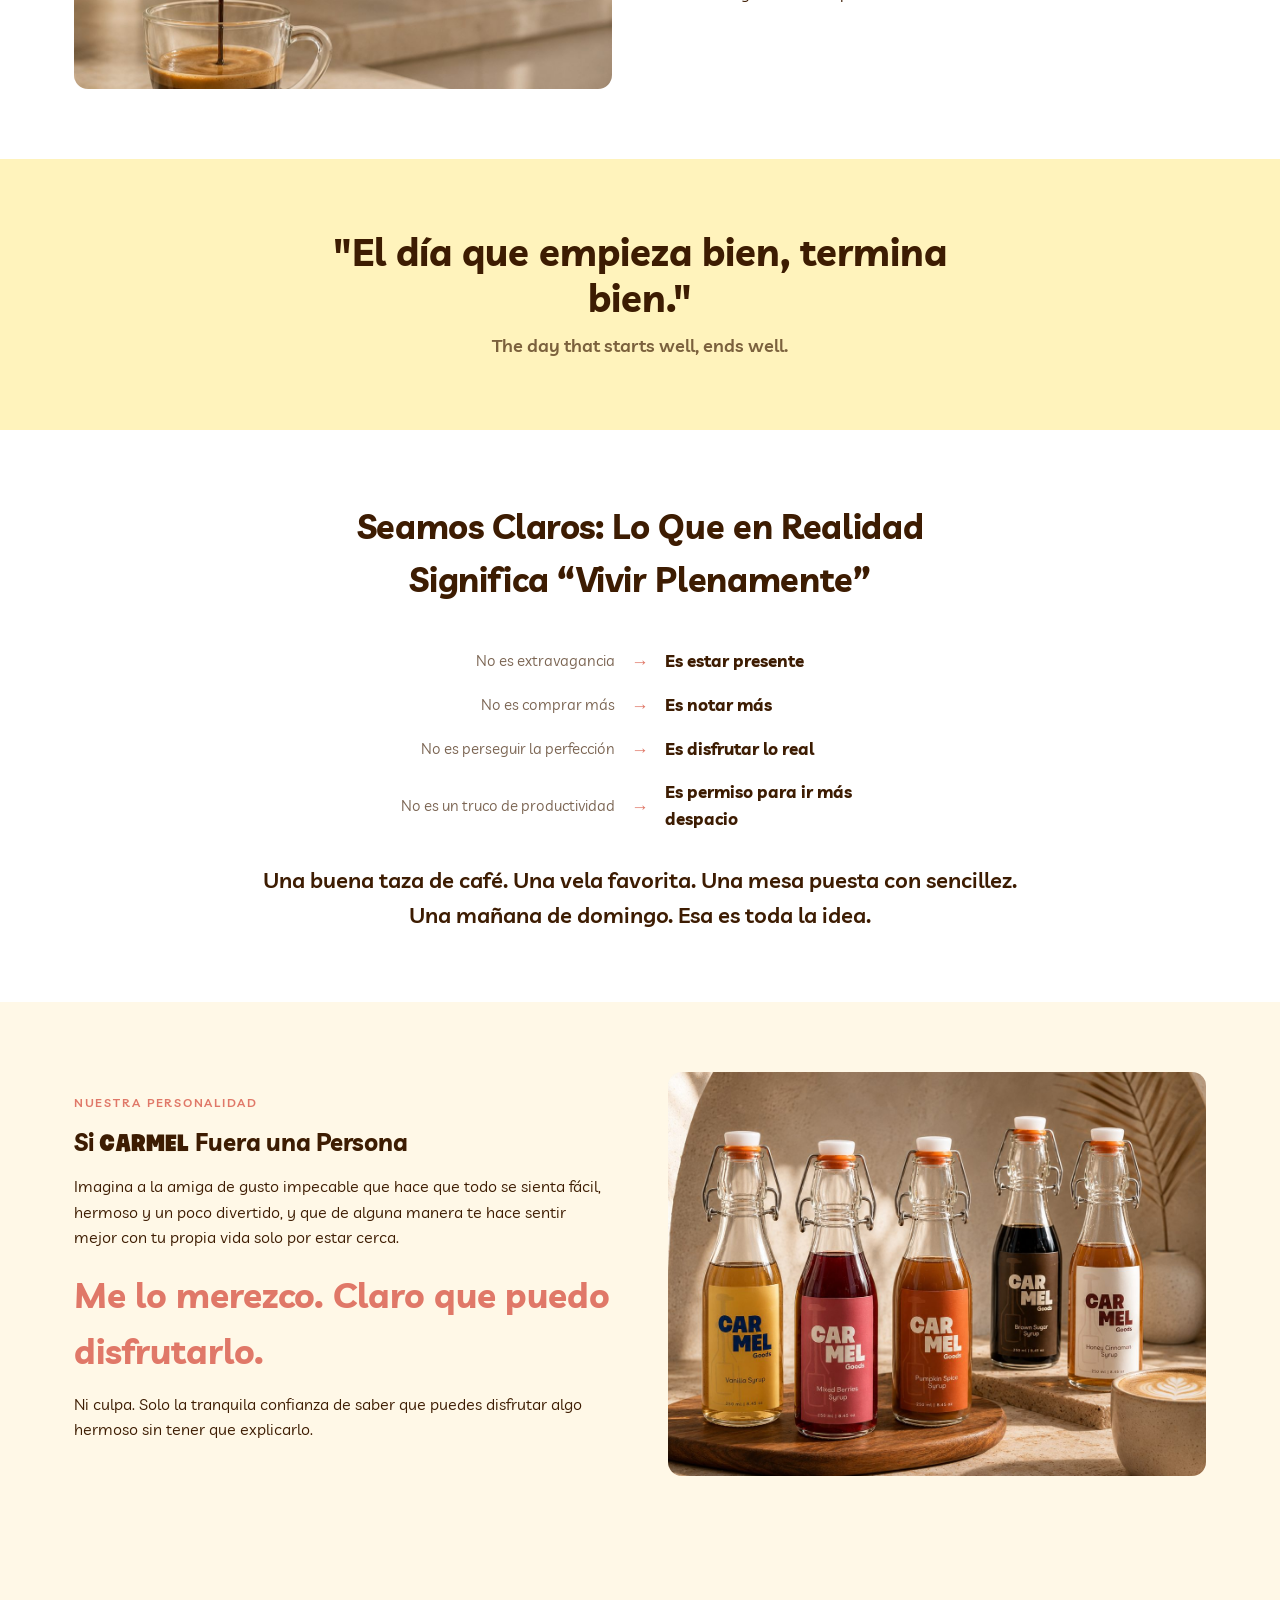
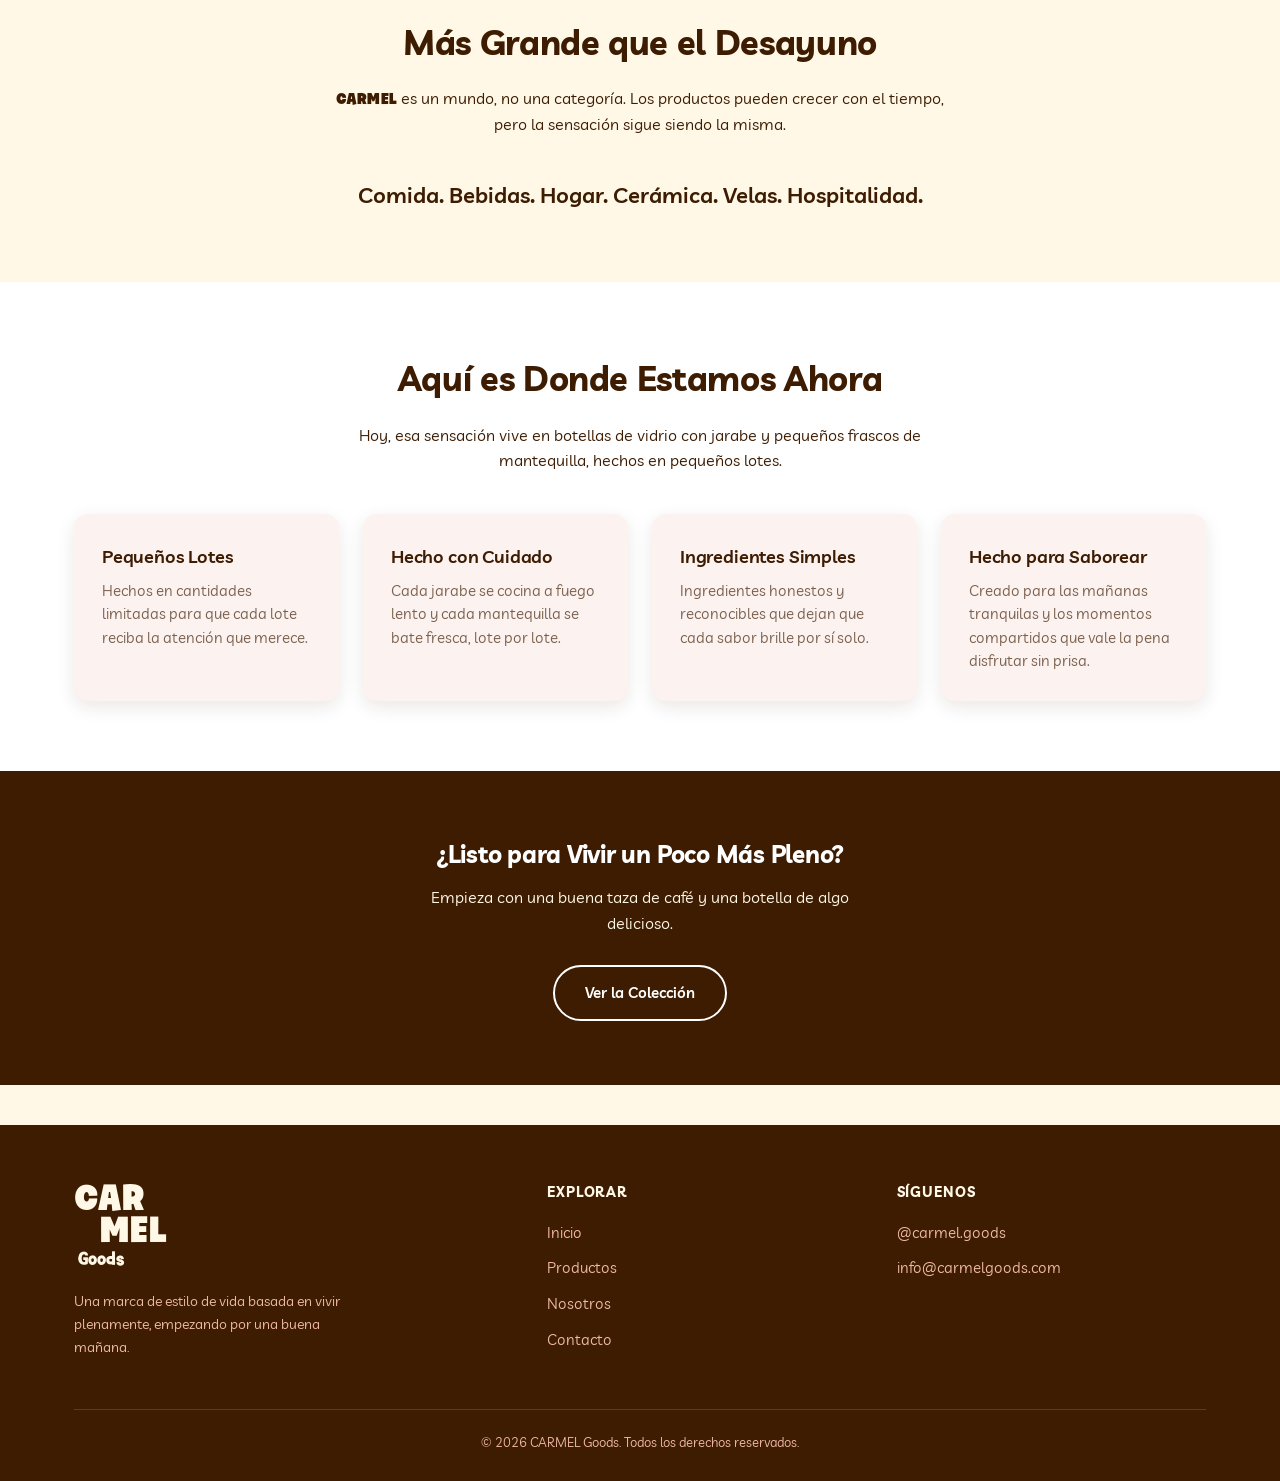
==== commit cff92d9a: "Rewrite About page copy: cut redundancy, merge two sections Trims restatements of the "Live Fully" p" ====
--- a/about.html
+++ b/about.html
@@ -82,10 +82,6 @@
               butter. That's the feeling <span class="font-logo">Carmel</span>
               was built around.
             </p>
-            <p data-i18n="about.breakfast_p2">
-              But breakfast was only ever the beginning of the story, not the
-              edge of the brand.
-            </p>
           </div>
           <div class="about-image">
             <img src="images/vanilla-iced-coffee.jpg" alt="CARMEL Goods Vanilla Syrup bottle beside an iced coffee on a sunlit windowsill with potted herbs" class="product-photo" loading="lazy" />
@@ -107,17 +103,15 @@
               delicious kind of life made mostly from scratch.
             </p>
             <p data-i18n="about.origin_p2">
-              But <span class="font-logo">Carmel</span> doesn't romanticize
-              escaping modern life. It combines that dream with the reality of
-              today: the phone, convenience, style, modern life.
+              <span class="font-logo">Carmel</span> doesn't romanticize
+              escaping modern life. It brings that feeling into this one:
+              phone in hand, life moving fast, coffee still poured slowly.
             </p>
           </div>
           <div class="about-image">
             <img src="images/brown-sugar-pour.jpg" alt="Hand pouring CARMEL Goods Brown Sugar Syrup from a swing-top bottle into a cup of espresso" class="product-photo" loading="lazy" />
           </div>
         </div>
-        <p class="editorial-line" data-i18n="about.origin_line1">Simple and elevated. Warm and modern. Comfort and style. Beauty and practicality. Tradition and modernity.</p>
-        <p class="editorial-line" data-i18n="about.origin_line2">The dream isn't to recreate an old-fashioned life. It's to bring that feeling into this one.</p>
       </div>
     </section>
 
@@ -131,26 +125,6 @@
       </div>
     </section>
 
-    <!-- Ordinary moments -->
-    <section class="fun-section">
-      <div class="container">
-        <div class="about-grid reverse">
-          <div class="about-copy">
-            <span class="eyebrow" data-i18n="about.core_eyebrow">The Core Belief</span>
-            <h2 data-i18n="about.core_title">Small Moments Deserve Big Attention</h2>
-            <p data-i18n="about.core_p">
-              A beautiful life isn't made of extraordinary events. It's made of
-              little ones, noticed and enjoyed on purpose.
-            </p>
-          </div>
-          <div class="about-image">
-            <img src="images/honey-cinnamon-waffles.jpg" alt="CARMEL Goods Honey Cinnamon Syrup poured over a stack of waffles with butter, pecans, and strawberries" class="product-photo" loading="lazy" />
-          </div>
-        </div>
-        <p class="editorial-line" data-i18n="about.core_line">A good cup of coffee. A favorite candle. A table set simply. A Sunday morning.</p>
-      </div>
-    </section>
-
     <!-- What Live Fully means -->
     <section class="fun-section alt-bg">
       <div class="container">
@@ -180,6 +154,7 @@
             <span class="contrast-is" data-i18n="about.contrast4_is">Permission to slow down</span>
           </div>
         </div>
+        <p class="editorial-line" data-i18n="about.clear_closing_line">A good cup of coffee. A favorite candle. A table set simply. A Sunday morning. That's the whole idea.</p>
       </div>
     </section>
 
@@ -195,30 +170,14 @@
               feel easy, beautiful, and a little bit fun, and somehow makes you
               feel better about your own life just by being around.
             </p>
+            <p class="signature-line" data-i18n="about.feeling_signature">Me lo merezco. Of course I can enjoy this.</p>
+            <p data-i18n="about.feeling_p">
+              Not guilt. Just the quiet confidence that you're allowed to
+              enjoy something beautiful without explaining yourself.
+            </p>
           </div>
           <div class="about-image">
             <img src="images/lineup-arch.jpg" alt="Five CARMEL Goods syrup bottles arranged on a wooden board beneath a sunlit archway" class="product-photo" loading="lazy" />
-          </div>
-        </div>
-        <p class="editorial-line" data-i18n="about.personality_line">Bold, yet warm. Playful, never childish. Stylish, never showy.</p>
-      </div>
-    </section>
-
-    <!-- Emotional promise -->
-    <section class="fun-section alt-bg">
-      <div class="container">
-        <div class="about-grid reverse">
-          <div class="about-copy">
-            <span class="eyebrow" data-i18n="about.feeling_eyebrow">The Feeling</span>
-            <h2 data-i18n="about.feeling_title">Me Lo Merezco.</h2>
-            <p class="signature-line" data-i18n="about.feeling_signature">Of course I can enjoy this.</p>
-            <p data-i18n="about.feeling_p">
-              Not guilt, not indulgence. Just the quiet confidence that you're
-              allowed to enjoy something beautiful without explaining yourself.
-            </p>
-          </div>
-          <div class="about-image">
-            <img src="images/lineup-window.jpg" alt="CARMEL Goods syrup bottles on a sunlit windowsill surrounded by potted plants and ceramics" class="product-photo" loading="lazy" />
           </div>
         </div>
       </div>
--- a/styles.css
+++ b/styles.css
@@ -629,6 +629,13 @@
   color: var(--price-ink);
 }
 
+/* Per-product WhatsApp order button */
+.whatsapp-order-btn,
+.whatsapp-order-btn-sample {
+  align-self: flex-start;
+  margin-top: 14px;
+}
+
 /* Flavor picker (Butter Sample Pack) */
 .flavor-picker {
   margin-top: 4px;
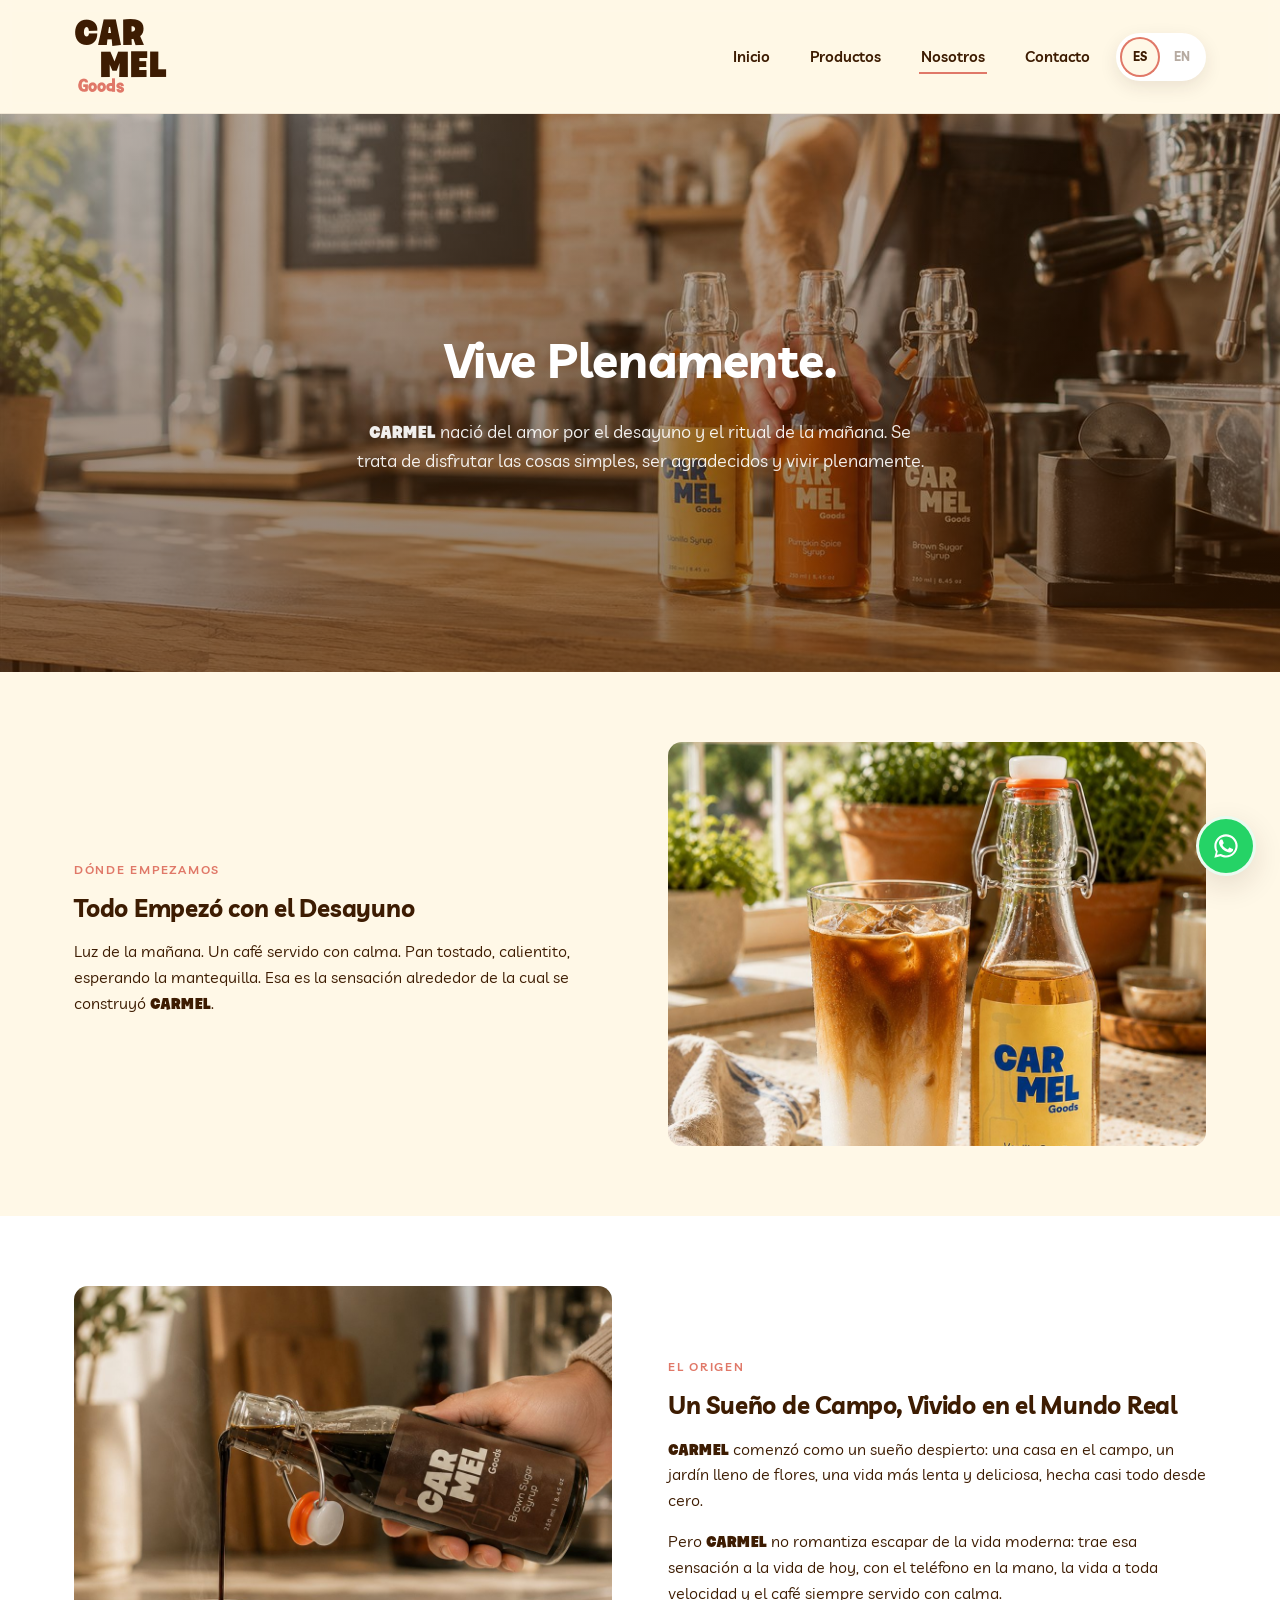
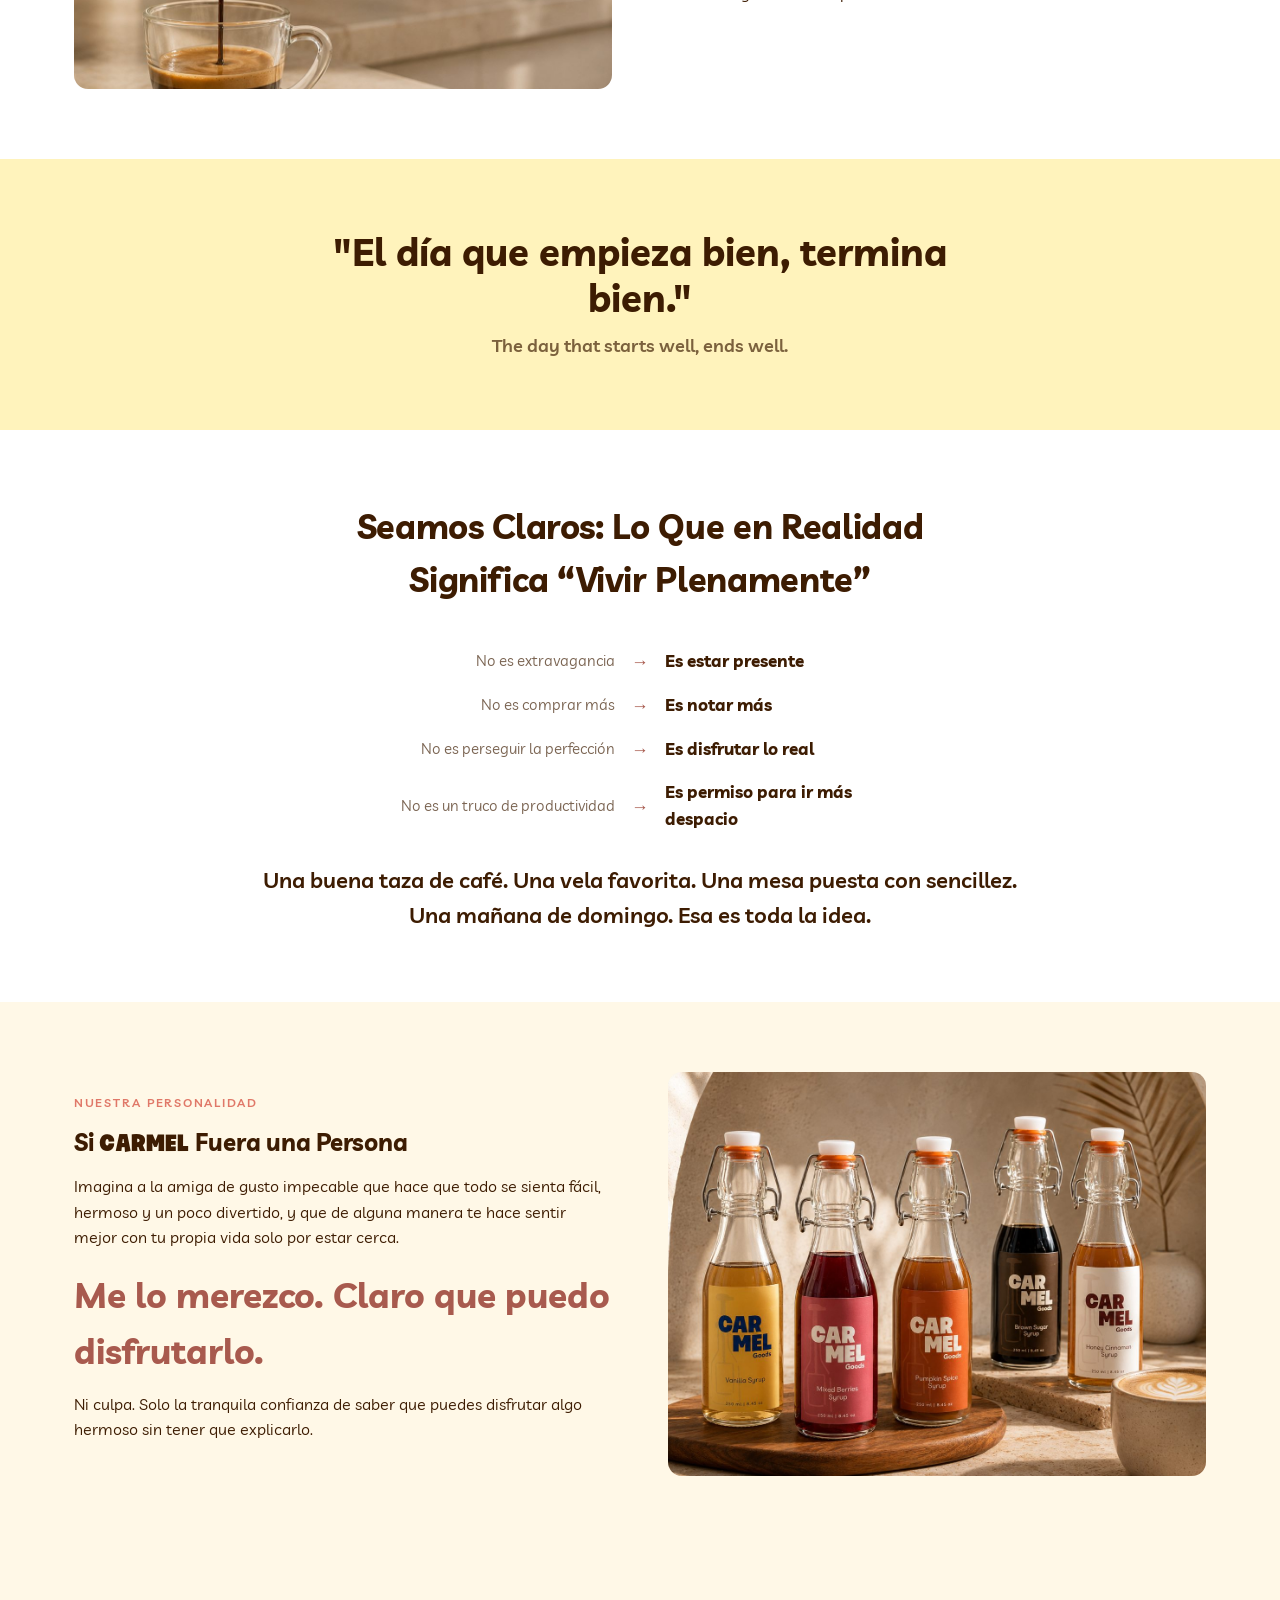
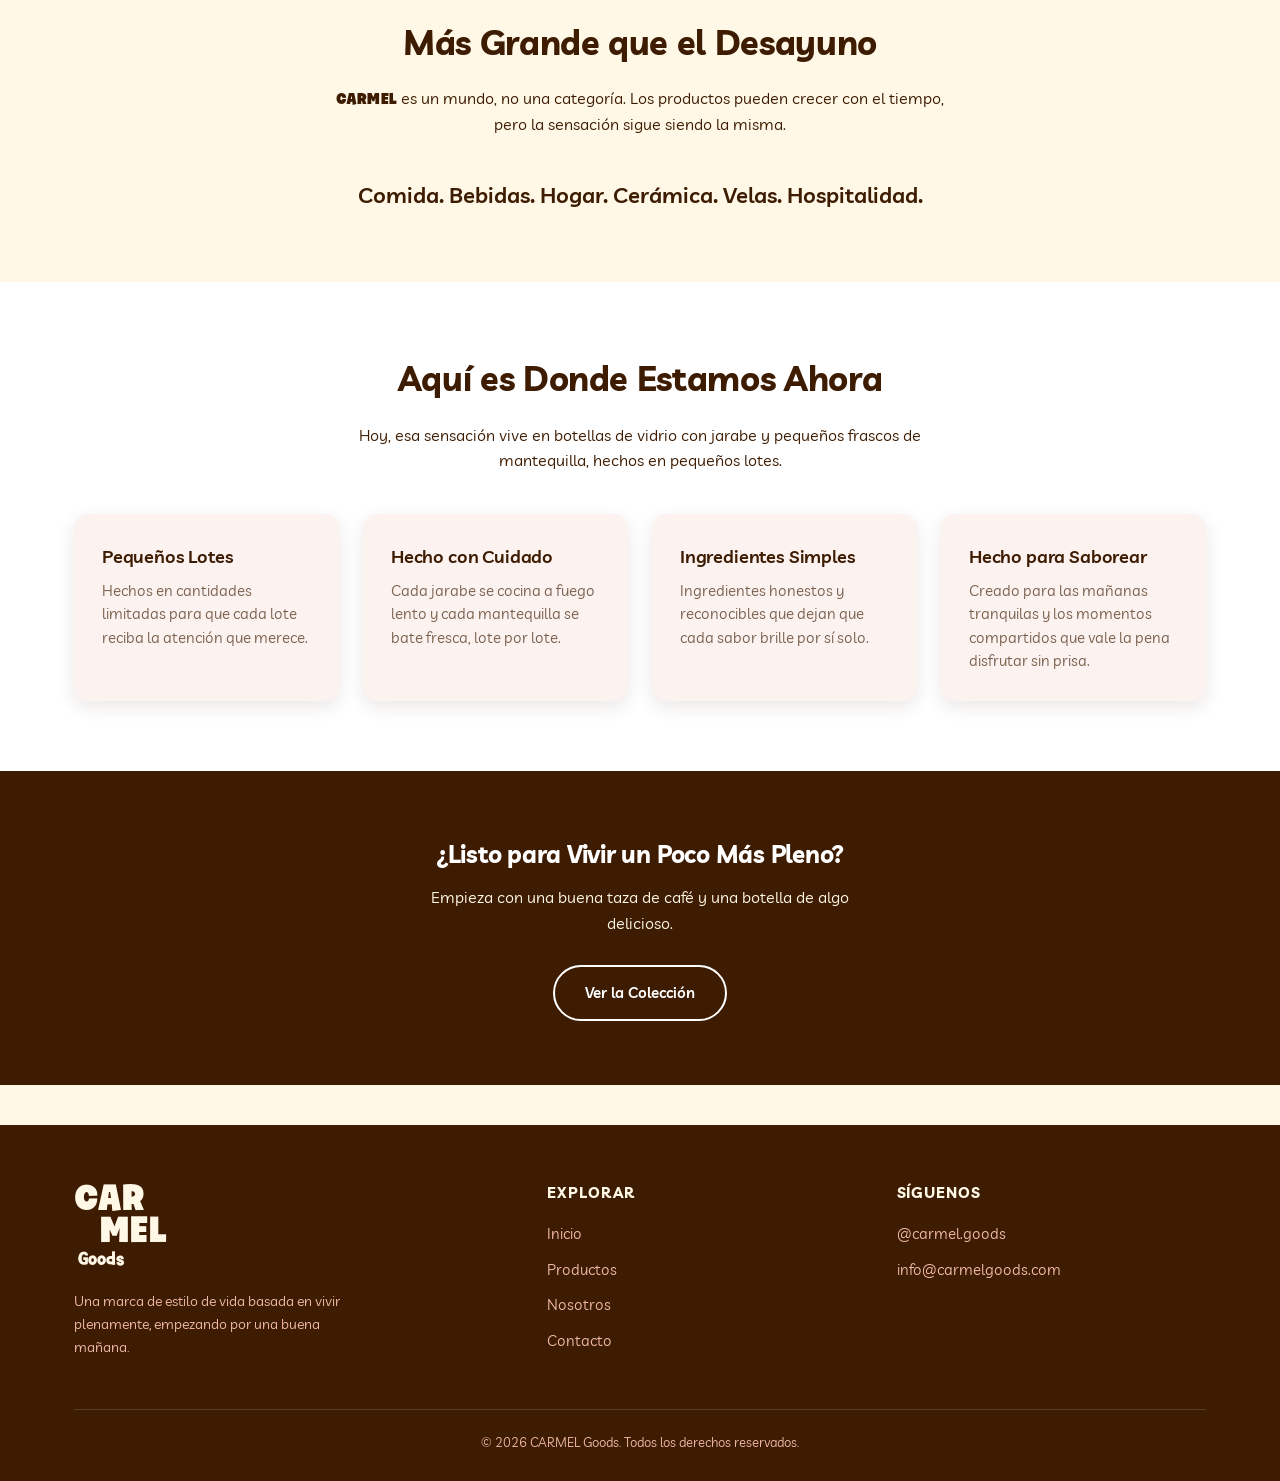
==== commit da074d8a: "Replace placeholder favicon with real logo artwork Swaps the made-up favicon.svg (a plain circle + s" ====
--- a/about.html
+++ b/about.html
@@ -7,7 +7,10 @@
   <meta name="description" content="Carmel is a lifestyle brand built on living fully. Here's the story of how a breakfast idea turned into something bigger." />
   <link rel="canonical" href="https://www.carmelgoods.com/about.html" />
   <meta name="theme-color" content="#fff8e7" />
-  <link rel="icon" href="favicon.svg" type="image/svg+xml" />
+  <link rel="icon" href="favicon.ico" sizes="any" />
+  <link rel="icon" href="favicon-32x32.png" type="image/png" sizes="32x32" />
+  <link rel="icon" href="favicon-16x16.png" type="image/png" sizes="16x16" />
+  <link rel="apple-touch-icon" href="apple-touch-icon.png" />
 
   <meta property="og:type" content="website" />
   <meta property="og:site_name" content="CARMEL Goods" />
--- a/styles.css
+++ b/styles.css
@@ -24,6 +24,11 @@
   --cream-deep: #fff3bc;
   --tan: #f0b8a8;
   --wood: #e07868;
+  /* Darker variant of --wood for text sitting directly on cream/white —
+     --wood itself doesn't clear WCAG AA as a text color on light
+     backgrounds; this does (4.5:1+ against both). Backgrounds, borders,
+     and badge fills keep using --wood unchanged. */
+  --wood-text: #a85a4e;
   --text: #3d1c02;
   --text-soft: rgba(61, 28, 2, 0.68);
   --white: #ffffff;
@@ -334,13 +339,13 @@
   display: flex;
   align-items: center;
   justify-content: center;
-  width: 30px;
-  height: 30px;
+  width: 40px;
+  height: 40px;
   border: none;
   border-radius: 50%;
   background-color: transparent;
   font-family: var(--font-body);
-  font-size: 0.72rem;
+  font-size: 0.75rem;
   font-weight: 700;
   letter-spacing: 0.02em;
   line-height: 1;
@@ -539,6 +544,10 @@
 
 .product-card .img-placeholder {
   border-width: 0 0 1.5px 0;
+}
+
+.product-photo-link {
+  display: block;
 }
 
 .product-card-body {
@@ -571,6 +580,15 @@
   flex-shrink: 0;
 }
 
+.product-card h3 a {
+  color: inherit;
+  text-decoration: none;
+}
+
+.product-card h3 a:hover {
+  text-decoration: underline;
+}
+
 .product-desc {
   color: var(--text-soft);
   font-size: 0.92rem;
@@ -686,6 +704,91 @@
   font-size: 0.75rem;
   color: var(--text-soft);
   margin: 10px 0 0;
+}
+
+/* Quantity stepper (every product card, incl. the Butter Sample Pack,
+   where it counts packs — separate from the flavor picker above). Buttons
+   are sized to the 40x40px touch-target minimum used elsewhere on the site
+   (see .lang-btn). */
+.qty-stepper {
+  display: inline-flex;
+  align-items: center;
+  gap: 2px;
+  align-self: flex-start;
+  margin-top: 14px;
+  padding: 4px;
+  border-radius: 999px;
+  background-color: var(--cream);
+  flex-shrink: 0;
+}
+
+.qty-btn {
+  display: flex;
+  align-items: center;
+  justify-content: center;
+  width: 40px;
+  height: 40px;
+  flex-shrink: 0;
+  border: none;
+  border-radius: 50%;
+  background-color: var(--white);
+  color: var(--text);
+  font-family: var(--font-body);
+  font-size: 1.15rem;
+  font-weight: 700;
+  line-height: 1;
+  cursor: pointer;
+  transition: background-color 0.2s ease, color 0.2s ease, transform 0.15s ease;
+}
+
+.qty-btn:hover {
+  background-color: var(--wood);
+  color: var(--white);
+}
+
+.qty-btn:active {
+  transform: scale(0.94);
+}
+
+.qty-input {
+  width: 42px;
+  height: 40px;
+  flex-shrink: 0;
+  border: none;
+  background: transparent;
+  text-align: center;
+  font-family: var(--font-body);
+  font-weight: 700;
+  font-size: 0.95rem;
+  color: var(--text);
+  -moz-appearance: textfield;
+}
+
+.qty-input::-webkit-outer-spin-button,
+.qty-input::-webkit-inner-spin-button {
+  -webkit-appearance: none;
+  margin: 0;
+}
+
+/* Butter Sample Pack: quantity means "how many packs", so it gets its own
+   labeled row instead of sitting silently next to the flavor picker. */
+.qty-stepper-row {
+  display: flex;
+  align-items: center;
+  justify-content: space-between;
+  flex-wrap: wrap;
+  gap: 10px;
+  margin-top: 14px;
+}
+
+.qty-stepper-label {
+  font-weight: 600;
+  font-size: 0.85rem;
+  color: var(--text);
+}
+
+.qty-stepper-row .qty-stepper {
+  margin-top: 0;
 }
 
 /* accent color classes */
@@ -700,6 +803,78 @@
 .accent-sampler         { --accent: var(--sampler); --tag-ink: var(--text); --price-ink: var(--text); }
 
 /* =========================================================
+   Product detail page
+   ========================================================= */
+
+.back-link {
+  display: inline-flex;
+  align-items: center;
+  gap: 6px;
+  font-weight: 600;
+  font-size: 0.9rem;
+  color: var(--wood-text);
+  margin-bottom: 28px;
+}
+
+.back-link:hover {
+  color: var(--text);
+}
+
+.product-detail-section {
+  padding: 48px 0 20px;
+}
+
+.product-detail-grid {
+  display: grid;
+  grid-template-columns: 1fr 1fr;
+  gap: 56px;
+  align-items: center;
+}
+
+.product-detail-media .product-photo {
+  aspect-ratio: 1 / 1;
+  border-radius: 20px;
+}
+
+/* Reuses .product-card's markup/JS hooks (qty stepper, WhatsApp button,
+   meta/sizes) at a larger, non-hover, non-grid scale for the standalone
+   detail page. */
+.product-detail-copy {
+  box-shadow: none;
+}
+
+.product-detail-copy:hover {
+  transform: none;
+  box-shadow: none;
+}
+
+.product-detail-copy .product-card-body {
+  padding: 0;
+  background-color: transparent;
+}
+
+.product-detail-copy h1 {
+  font-weight: var(--weight-title);
+  font-size: 2rem;
+  margin-bottom: 10px;
+}
+
+.product-detail-copy .product-desc {
+  font-size: 1rem;
+}
+
+.product-info-section {
+  padding: 10px 0 70px;
+}
+
+.product-info-grid {
+  display: grid;
+  grid-template-columns: 1fr 1fr;
+  gap: 24px;
+  margin-top: 12px;
+}
+
+/* =========================================================
    CTA band
    ========================================================= */
 
@@ -914,8 +1089,8 @@
 }
 
 .info-card h2 {
-  font-weight: var(--weight-subtitle);
-  font-size: 1rem;
+  font-weight: var(--weight-title);
+  font-size: 1.15rem;
   margin-bottom: 8px;
 }
 
@@ -949,7 +1124,7 @@
 }
 
 .social-links a:hover {
-  background-color: var(--wood);
+  background-color: var(--wood-text);
   color: var(--white);
   transform: translateY(-2px);
 }
@@ -1020,6 +1195,9 @@
   text-align: center;
   overflow: hidden;
   color: var(--white);
+  /* Warm dark fallback matching the cafe-counter photo's own tone, so
+     there's no white flash or unreadable gap before the image loads. */
+  background-color: var(--text);
 }
 
 .photo-hero img {
@@ -1157,7 +1335,7 @@
 }
 
 .contrast-arrow {
-  color: var(--wood);
+  color: var(--wood-text);
   font-weight: 700;
   font-size: 1.1rem;
 }
@@ -1175,7 +1353,7 @@
   font-family: var(--font-body);
   font-weight: var(--weight-title);
   font-size: 2.4rem;
-  color: var(--wood);
+  color: var(--wood-text);
   margin: 0 0 16px;
 }
 
@@ -1260,7 +1438,7 @@
 
 .footer-col h3 {
   color: var(--cream);
-  font-size: 0.9rem;
+  font-size: 0.95rem;
   letter-spacing: 0.06em;
   text-transform: uppercase;
   margin-bottom: 16px;
@@ -1356,7 +1534,9 @@
   .about-grid,
   .about-grid.reverse .about-copy,
   .about-grid.reverse .about-image,
-  .contact-grid {
+  .contact-grid,
+  .product-detail-grid,
+  .product-info-grid {
     grid-template-columns: 1fr;
   }
 
@@ -1365,7 +1545,8 @@
     order: initial;
   }
 
-  .hero-image {
+  .hero-image,
+  .product-detail-media {
     order: -1;
   }
 
@@ -1407,12 +1588,6 @@
     min-height: 44px;
   }
 
-  .lang-btn {
-    width: 36px;
-    height: 36px;
-    font-size: 0.75rem;
-  }
-
   .nav-right {
     gap: 10px;
   }
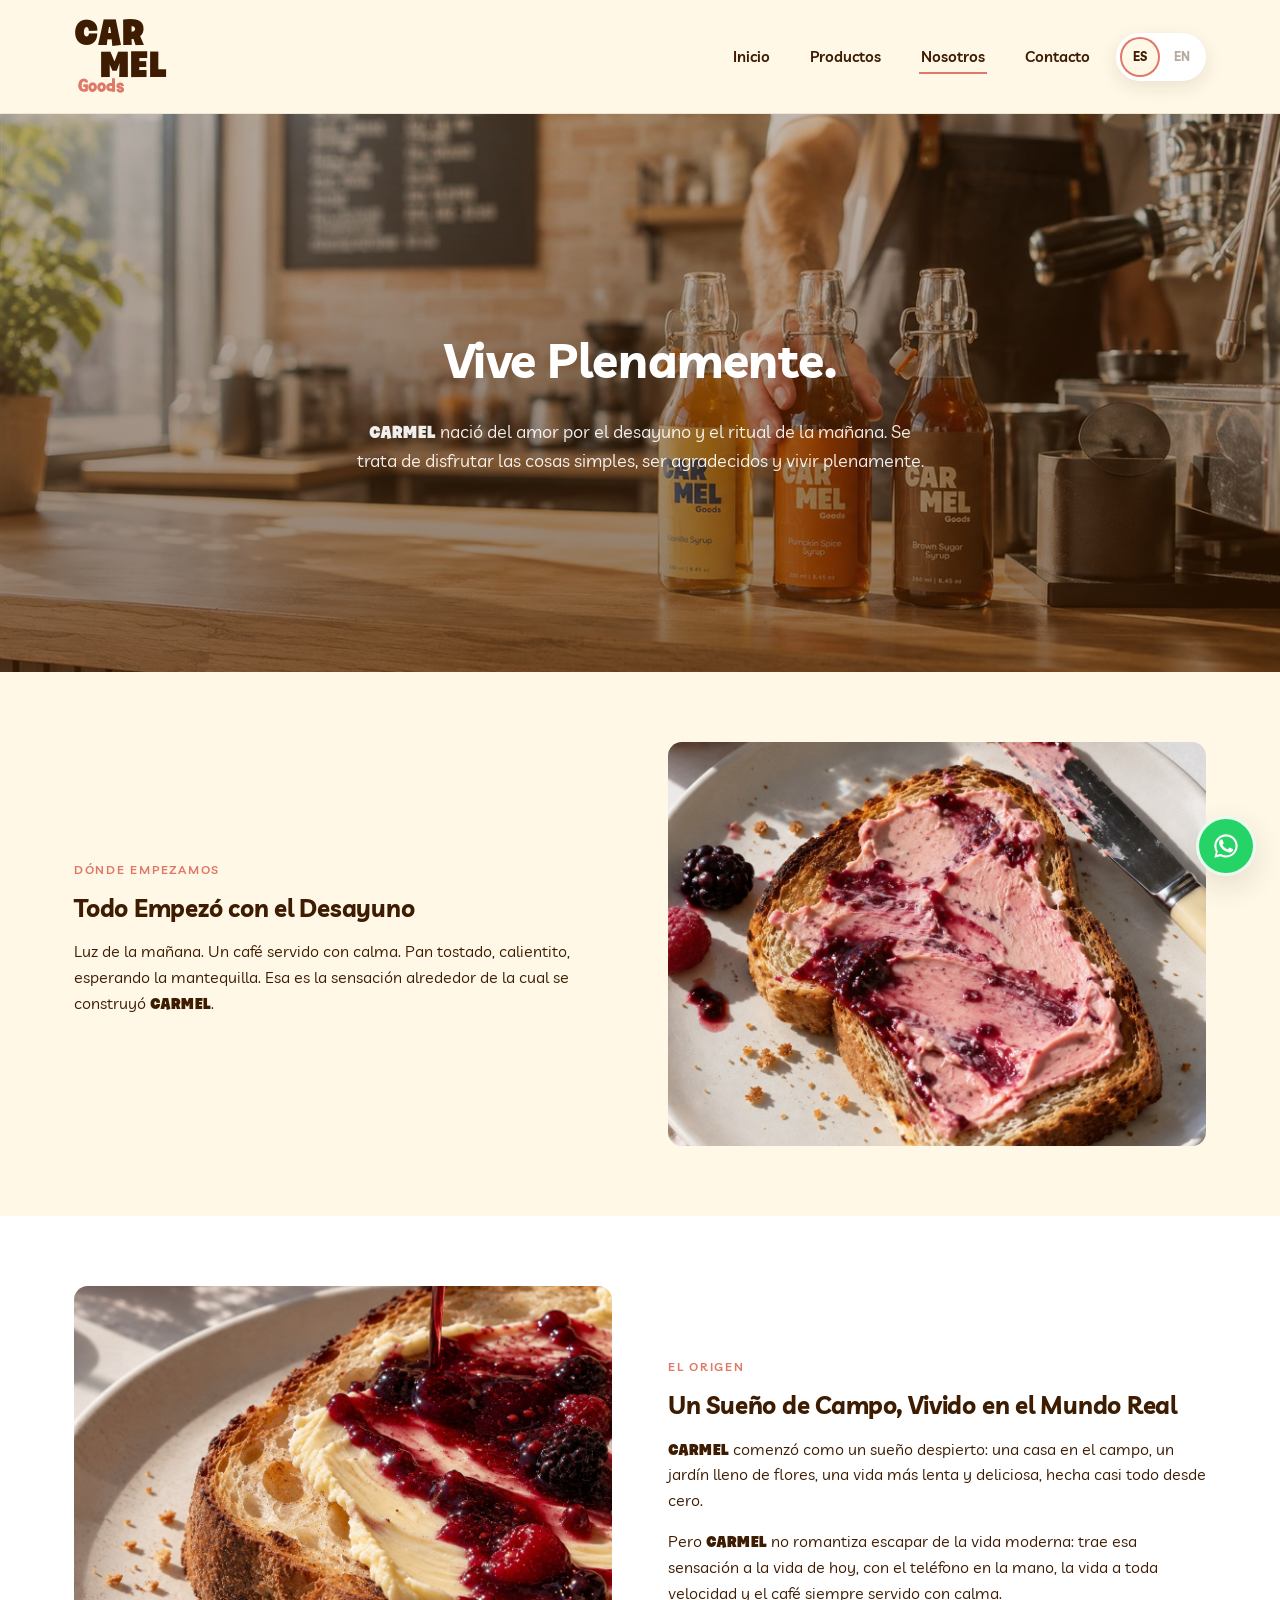
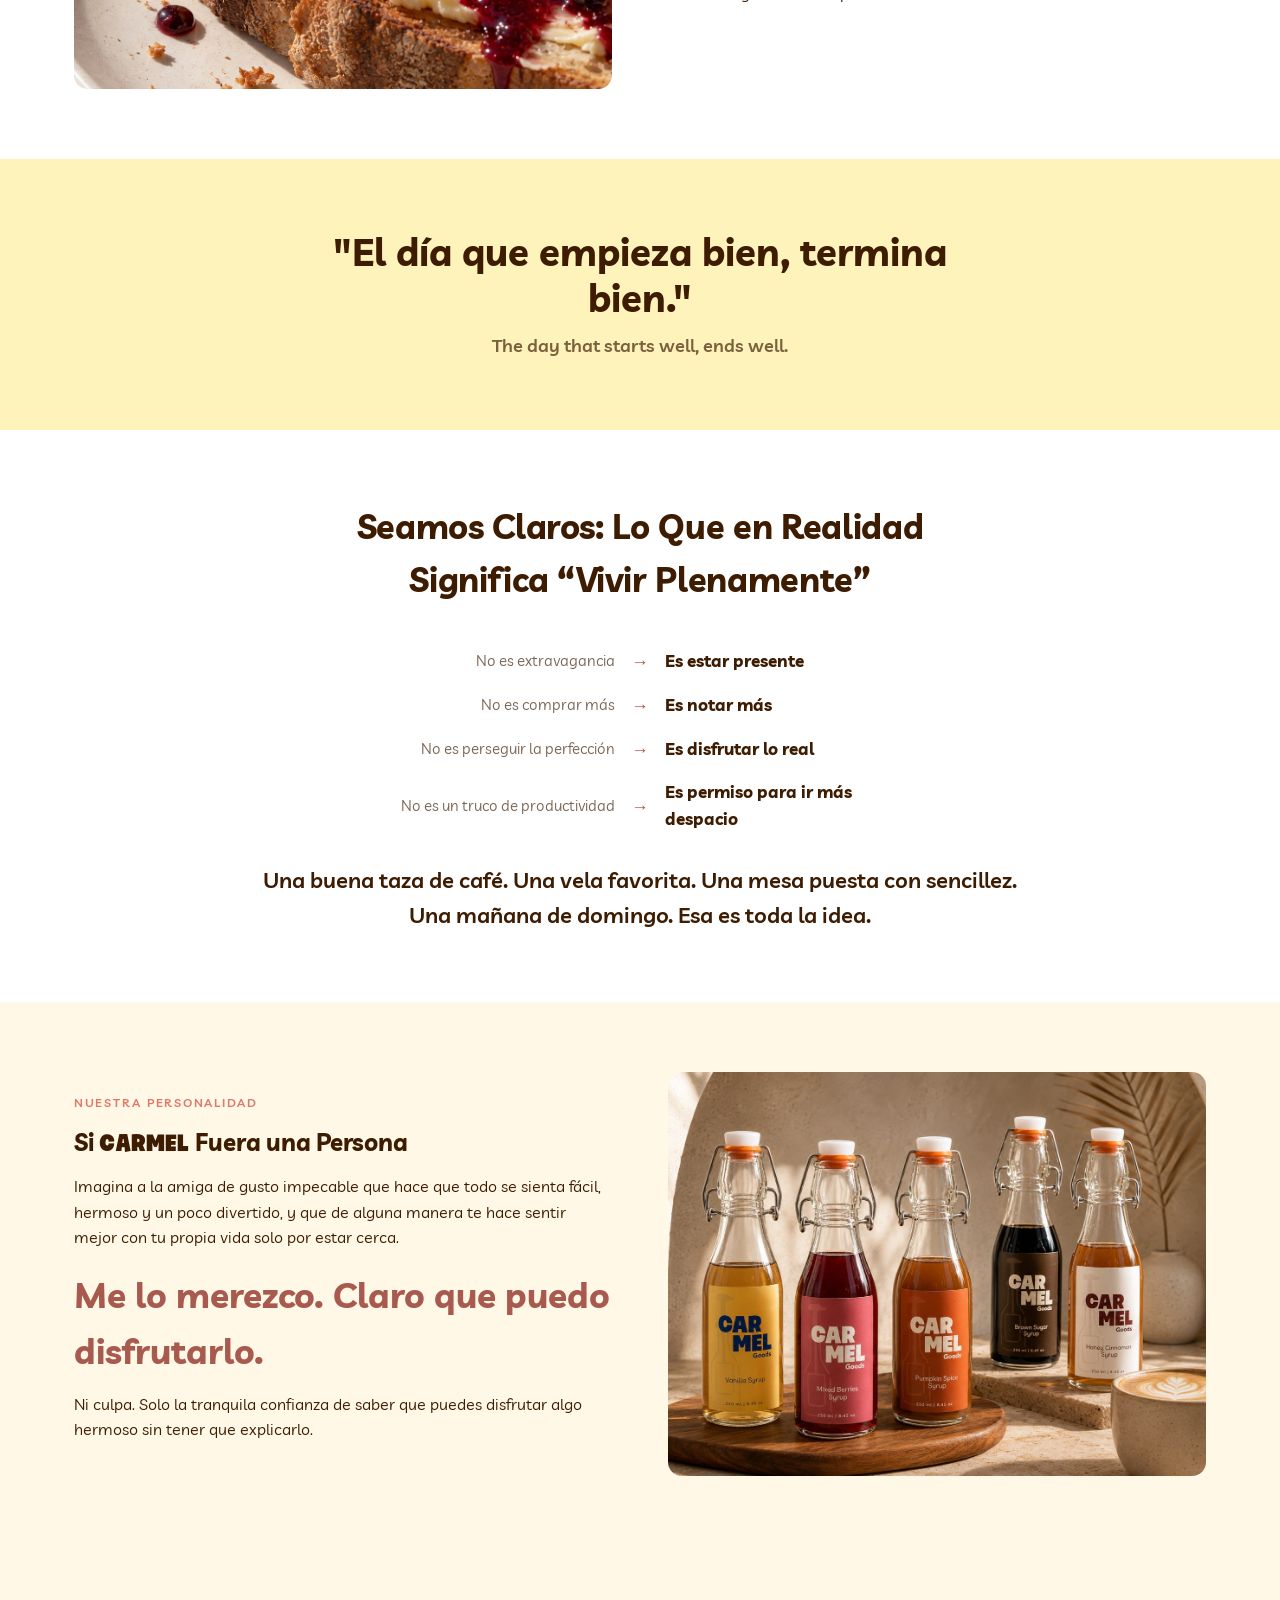
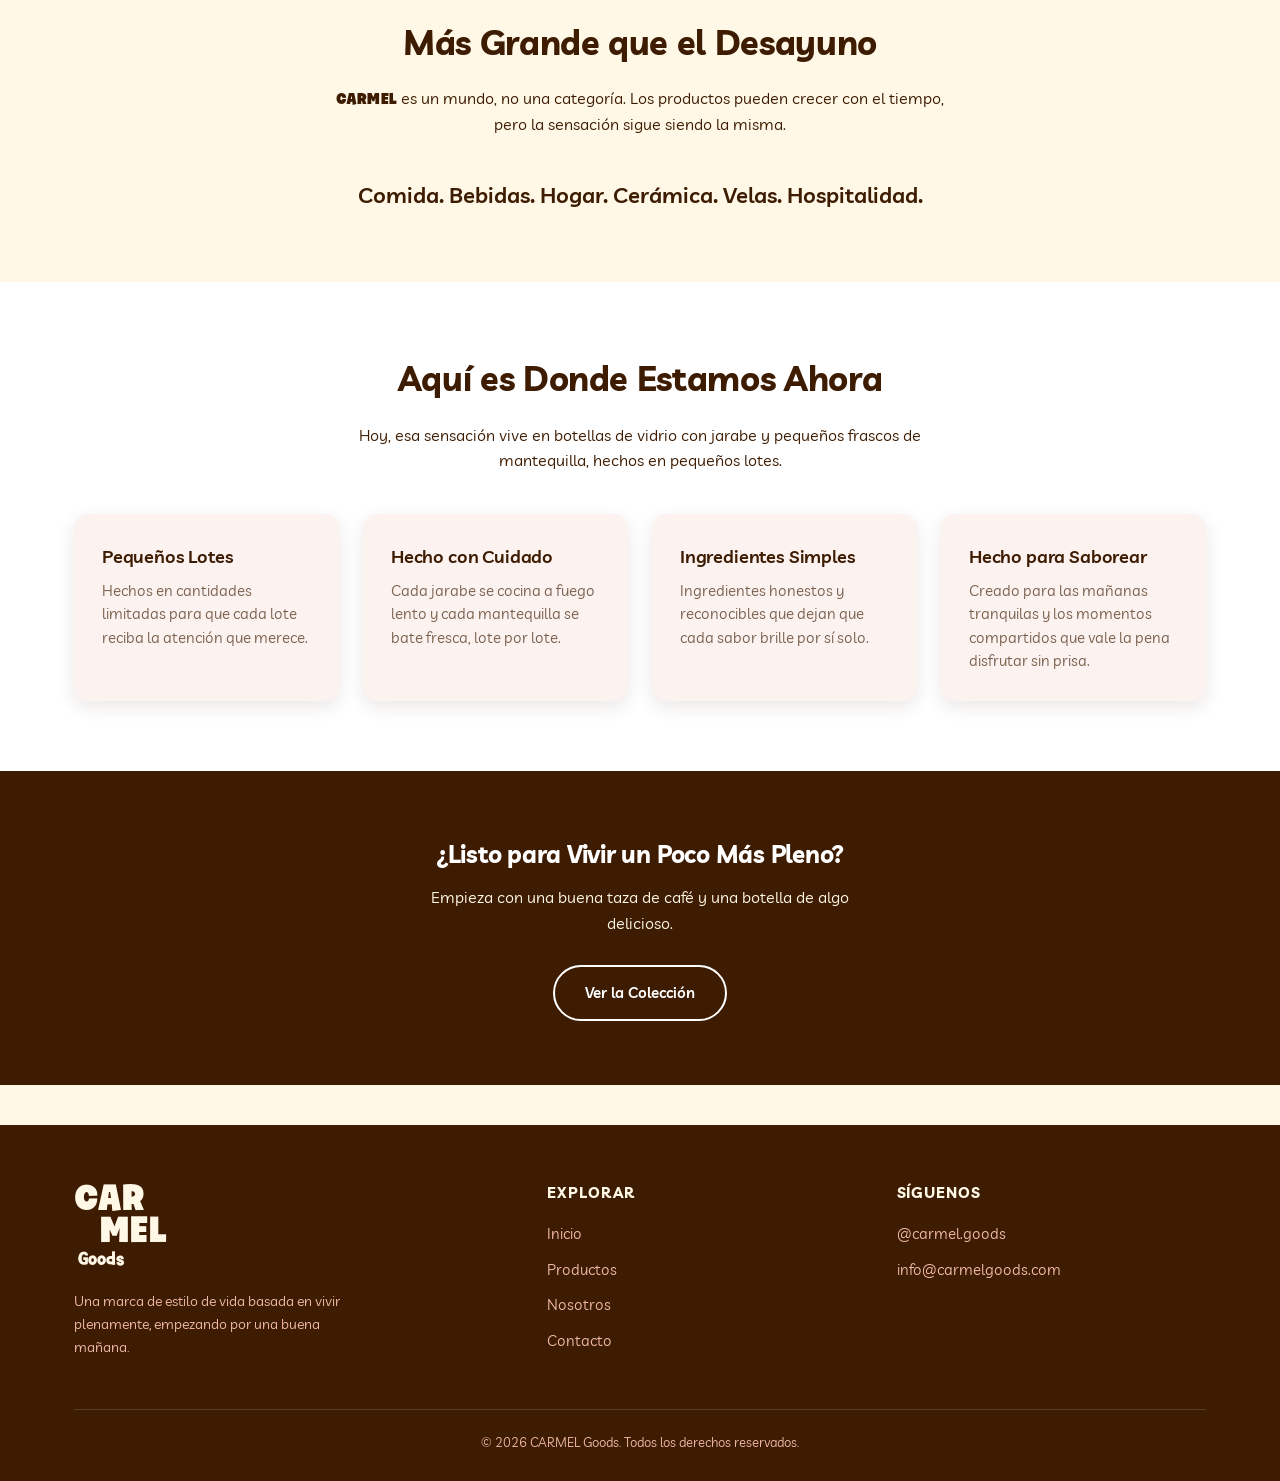
==== commit 1a266831: "Swap in real lifestyle/group photography on Home and About Replaces three lifestyle/mood images with" ====
--- a/about.html
+++ b/about.html
@@ -87,7 +87,7 @@
             </p>
           </div>
           <div class="about-image">
-            <img src="images/vanilla-iced-coffee.jpg" alt="CARMEL Goods Vanilla Syrup bottle beside an iced coffee on a sunlit windowsill with potted herbs" class="product-photo" loading="lazy" />
+            <img src="images/toast-with-butter.jpg" alt="Toasted sourdough spread with berry butter, blackberries, and raspberries" class="product-photo" loading="lazy" />
           </div>
         </div>
       </div>
@@ -112,7 +112,7 @@
             </p>
           </div>
           <div class="about-image">
-            <img src="images/brown-sugar-pour.jpg" alt="Hand pouring CARMEL Goods Brown Sugar Syrup from a swing-top bottle into a cup of espresso" class="product-photo" loading="lazy" />
+            <img src="images/berry-syrup-toast.jpg" alt="Berry syrup poured over toast spread with butter and fresh berries" class="product-photo" loading="lazy" />
           </div>
         </div>
       </div>
